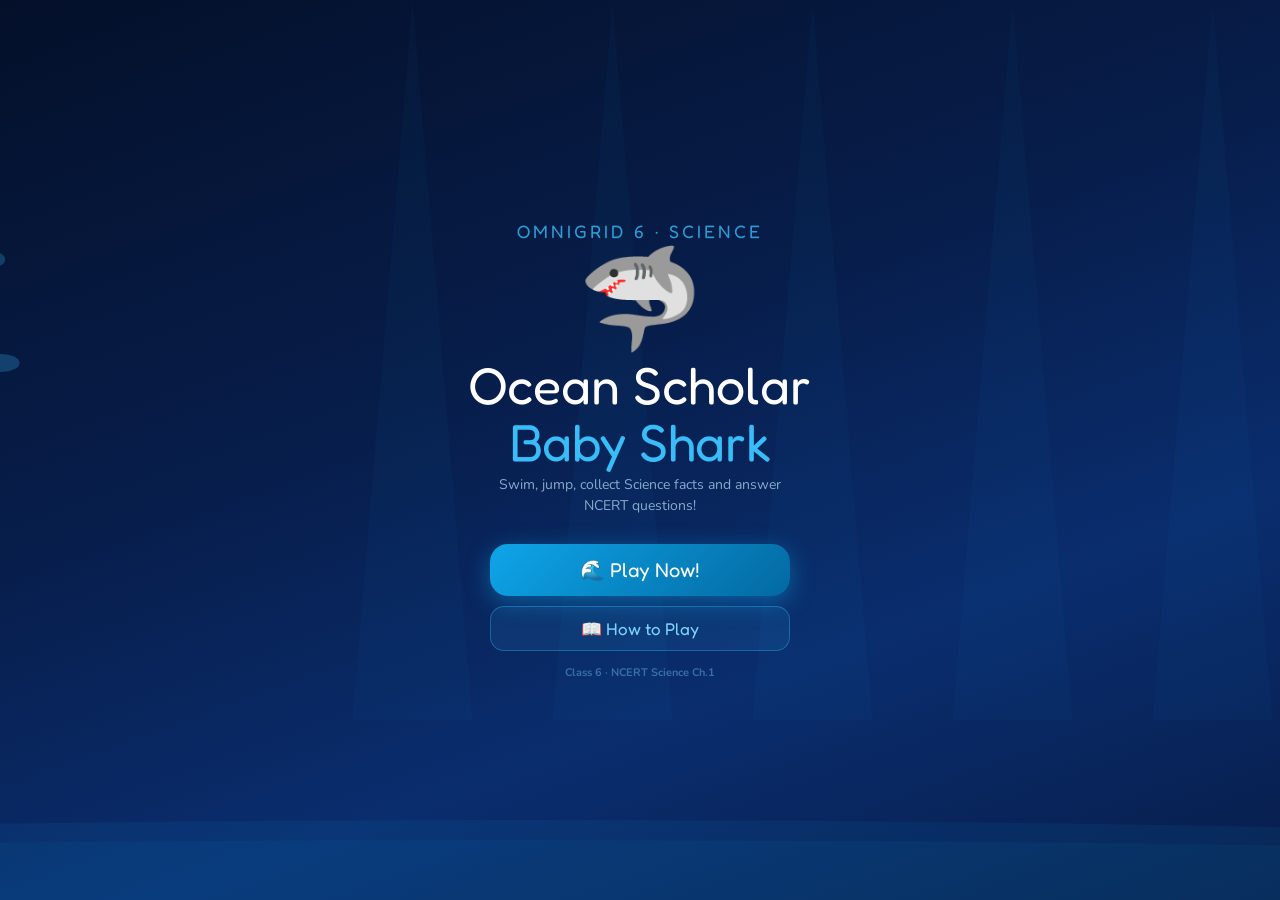
==== game.html @ 5f19007c "Create game.html" ====
<!DOCTYPE html>
<html lang="en">
<head>
<meta charset="UTF-8">
<meta name="viewport" content="width=device-width, initial-scale=1.0, maximum-scale=1.0, user-scalable=no">
<title>Ocean Scholar — Baby Shark Game | OmniGrid 6</title>
<link href="https://fonts.googleapis.com/css2?family=Nunito:wght@400;700;800;900&family=Fredoka+One&display=swap" rel="stylesheet">
<style>
*{margin:0;padding:0;box-sizing:border-box}
html,body{width:100%;height:100%;overflow:hidden;background:#071a3c;font-family:'Nunito',sans-serif}
canvas{display:block;width:100%;height:100vh;touch-action:none}

/* ── TOP NAV ── */
.topnav{
  position:fixed;top:0;left:0;right:0;z-index:100;
  display:flex;align-items:center;gap:10px;padding:8px 16px;
  background:rgba(7,26,60,0.92);backdrop-filter:blur(12px);
  border-bottom:1px solid rgba(56,189,248,0.2);
}
.nav-logo{font-family:'Fredoka One',cursive;font-size:1.1rem;color:#38bdf8;text-decoration:none;}
.nav-logo span{color:#7dd3fc;}
.nav-sep{color:rgba(255,255,255,0.3);}
.nav-curr{font-family:'Fredoka One',cursive;font-size:1rem;color:white;}
.nav-back{
  margin-left:auto;background:rgba(56,189,248,0.15);
  border:1px solid rgba(56,189,248,0.3);color:#7dd3fc;
  padding:5px 12px;border-radius:16px;text-decoration:none;
  font-size:12px;font-weight:800;
}

/* ── HUD ── */
#hud{
  position:fixed;top:52px;left:0;right:0;z-index:50;
  display:flex;justify-content:center;gap:8px;padding:6px 16px;
  pointer-events:none;
}
.hud-pill{
  background:rgba(0,0,0,0.55);border:1px solid rgba(56,189,248,0.25);
  border-radius:20px;padding:4px 12px;color:#e0f2fe;
  font-size:12px;font-weight:800;display:flex;align-items:center;gap:5px;
}
.hud-pill span{color:#fbbf24;}
.hud-pill.lives span{color:#f87171;}
.hud-pill.facts span{color:#4ade80;}

/* ── QUESTION BOX ── */
#qBox{
  position:fixed;bottom:90px;left:50%;transform:translateX(-50%);
  background:rgba(4,12,30,0.97);border:2px solid #38bdf8;
  border-radius:20px;padding:16px 20px;width:min(480px,92vw);
  z-index:200;display:none;
  box-shadow:0 8px 40px rgba(14,165,233,0.3);
}
#qBox h3{
  font-family:'Fredoka One',cursive;color:#38bdf8;
  font-size:15px;margin-bottom:8px;display:flex;align-items:center;gap:6px;
}
#qBox p{color:#e0f2fe;font-size:13px;line-height:1.5;margin-bottom:12px;}
#qOpts{display:flex;flex-direction:column;gap:7px;}
#qOpts button{
  background:rgba(14,95,160,0.3);border:1.5px solid rgba(56,189,248,0.3);
  border-radius:12px;color:#e0f2fe;font-family:'Nunito',sans-serif;
  font-size:12px;font-weight:700;padding:9px 14px;cursor:pointer;
  text-align:left;transition:all 0.2s;
}
#qOpts button:hover{background:rgba(56,189,248,0.2);}
#qOpts button.correct{background:rgba(34,197,94,0.25);border-color:#22c55e;color:#86efac;}
#qOpts button.wrong{background:rgba(239,68,68,0.2);border-color:#ef4444;color:#fca5a5;}

/* ── FACT POPUP ── */
#factPop{
  position:fixed;top:100px;left:50%;transform:translateX(-50%) scale(0.9);
  background:rgba(4,12,30,0.97);border:2px solid #fbbf24;
  border-radius:16px;padding:12px 18px;width:min(380px,88vw);
  text-align:center;z-index:200;display:none;
  animation:popIn 0.3s cubic-bezier(0.34,1.56,0.64,1) forwards;
  box-shadow:0 6px 30px rgba(251,191,36,0.25);
}
#factPop .fe{font-size:26px;margin-bottom:6px;}
#factPop p{color:#fef3c7;font-size:12px;line-height:1.6;font-weight:700;}
@keyframes popIn{from{transform:translateX(-50%) scale(0.8);opacity:0}to{transform:translateX(-50%) scale(1);opacity:1}}

/* ── START SCREEN ── */
#startScreen{
  position:fixed;inset:0;z-index:300;
  background:linear-gradient(160deg,#071a3c,#0c3a6b);
  display:flex;flex-direction:column;align-items:center;justify-content:center;
  gap:14px;padding:20px;
}
#startScreen .shark-big{font-size:64px;animation:bob 2s ease-in-out infinite;}
@keyframes bob{0%,100%{transform:translateY(0)}50%{transform:translateY(-10px)}}
#startScreen h1{
  font-family:'Fredoka One',cursive;font-size:clamp(22px,5vw,32px);
  color:white;text-align:center;line-height:1.2;
}
#startScreen h1 span{color:#38bdf8;}
#startScreen .tagline{color:#bae6fd;font-size:14px;text-align:center;max-width:320px;line-height:1.6;}
.how-to{
  background:rgba(255,255,255,0.06);border:1px solid rgba(56,189,248,0.2);
  border-radius:14px;padding:12px 20px;text-align:center;
  color:#7dd3fc;font-size:12px;line-height:1.9;font-weight:700;
}
.start-btn{
  background:linear-gradient(135deg,#0ea5e9,#0284c7);
  border:none;border-radius:16px;color:white;
  font-family:'Fredoka One',cursive;font-size:18px;
  padding:14px 48px;cursor:pointer;
  box-shadow:0 6px 24px rgba(14,165,233,0.4);
  transition:transform 0.2s;
}
.start-btn:hover{transform:scale(1.05);}

/* ── GAME OVER ── */
#gameOver{
  position:fixed;inset:0;z-index:300;
  background:rgba(4,8,20,0.97);
  display:none;flex-direction:column;
  align-items:center;justify-content:center;gap:10px;padding:20px;
}
#gameOver h2{font-family:'Fredoka One',cursive;font-size:28px;color:#f87171;}
#gameOver .final-score{font-family:'Fredoka One',cursive;font-size:48px;color:#fbbf24;}
#gameOver .stats-row{display:flex;gap:12px;flex-wrap:wrap;justify-content:center;}
#gameOver .stat-card{
  background:rgba(56,189,248,0.1);border:1px solid rgba(56,189,248,0.25);
  border-radius:12px;padding:10px 18px;text-align:center;
}
#gameOver .stat-card .num{font-family:'Fredoka One',cursive;font-size:24px;color:#38bdf8;}
#gameOver .stat-card .lbl{font-size:11px;color:rgba(255,255,255,0.5);font-weight:700;}
#gameOver p{color:#bae6fd;font-size:13px;text-align:center;max-width:300px;line-height:1.6;}
.replay-btn{
  background:linear-gradient(135deg,#0ea5e9,#0284c7);
  border:none;border-radius:14px;color:white;
  font-family:'Fredoka One',cursive;font-size:16px;
  padding:12px 36px;cursor:pointer;margin-top:6px;
}

/* ── MOBILE CONTROLS ── */
#mControls{
  position:fixed;bottom:16px;left:50%;transform:translateX(-50%);
  display:flex;gap:12px;z-index:50;
}
#mControls button{
  background:rgba(0,0,0,0.5);border:2px solid rgba(255,255,255,0.2);
  border-radius:50%;color:white;font-size:20px;
  width:56px;height:56px;cursor:pointer;
  display:flex;align-items:center;justify-content:center;
  transition:background 0.15s;
}
#mControls button:active{background:rgba(56,189,248,0.3);}

/* ── LEVEL UP BANNER ── */
#lvlBanner{
  position:fixed;top:50%;left:50%;
  transform:translate(-50%,-50%);
  background:rgba(14,165,233,0.95);
  border-radius:20px;padding:16px 36px;
  font-family:'Fredoka One',cursive;font-size:26px;color:white;
  z-index:150;display:none;text-align:center;
  box-shadow:0 8px 40px rgba(14,165,233,0.5);
}

/* ══ SPLASH SCREEN ══ */
#splash{
  position:fixed;inset:0;z-index:500;
  background:linear-gradient(160deg,#04102a 0%,#071d4a 40%,#0a2d6e 70%,#071d4a 100%);
  display:flex;flex-direction:column;align-items:center;justify-content:center;
  overflow:hidden;
}
#splash canvas{position:absolute;inset:0;width:100%;height:100%;pointer-events:none;}
.splash-content{position:relative;z-index:2;display:flex;flex-direction:column;align-items:center;gap:0;text-align:center;padding:20px;}
.splash-logo{
  font-family:'Fredoka One',cursive;
  font-size:clamp(13px,3vw,18px);
  color:#38bdf8;letter-spacing:3px;
  text-transform:uppercase;margin-bottom:8px;opacity:0.8;
}
.splash-shark{font-size:clamp(72px,15vw,100px);animation:splashBob 2s ease-in-out infinite;line-height:1;margin-bottom:6px;}
@keyframes splashBob{0%,100%{transform:translateY(0) rotate(-3deg)}50%{transform:translateY(-14px) rotate(3deg)}}
.splash-title{
  font-family:'Fredoka One',cursive;
  font-size:clamp(28px,7vw,52px);
  line-height:1.1;margin-bottom:4px;
}
.splash-title .t1{color:white;}
.splash-title .t2{color:#38bdf8;}
.splash-sub{color:rgba(186,230,253,0.7);font-size:clamp(11px,2.5vw,14px);margin-bottom:28px;max-width:300px;line-height:1.5;}
.splash-btns{display:flex;flex-direction:column;gap:10px;align-items:center;width:min(300px,80vw);}
.btn-play{
  width:100%;background:linear-gradient(135deg,#0ea5e9,#0369a1);
  border:none;border-radius:18px;color:white;
  font-family:'Fredoka One',cursive;font-size:clamp(16px,4vw,20px);
  padding:14px 0;cursor:pointer;
  box-shadow:0 6px 24px rgba(14,165,233,0.45);
  transition:transform 0.15s,box-shadow 0.15s;
  display:flex;align-items:center;justify-content:center;gap:8px;
}
.btn-play:hover{transform:scale(1.04);box-shadow:0 8px 30px rgba(14,165,233,0.55);}
.btn-play:active{transform:scale(0.97);}
.btn-how{
  width:100%;background:rgba(56,189,248,0.1);
  border:1.5px solid rgba(56,189,248,0.35);border-radius:14px;color:#7dd3fc;
  font-family:'Fredoka One',cursive;font-size:clamp(14px,3.5vw,17px);
  padding:11px 0;cursor:pointer;transition:background 0.2s;
  display:flex;align-items:center;justify-content:center;gap:6px;
}
.btn-how:hover{background:rgba(56,189,248,0.2);}
.splash-credit{margin-top:14px;color:rgba(125,211,252,0.4);font-size:11px;font-weight:700;}
.splash-waves{position:absolute;bottom:0;left:0;right:0;height:80px;overflow:hidden;}
.splash-waves::before,.splash-waves::after{
  content:'';position:absolute;bottom:0;left:-50%;
  width:200%;height:80px;
  background:rgba(14,165,233,0.07);
  border-radius:45% 55% 0 0;
  animation:waveMove 7s linear infinite;
}
.splash-waves::after{
  height:60px;background:rgba(14,165,233,0.05);
  animation:waveMove 5s linear infinite reverse;animation-delay:-2s;
}
@keyframes waveMove{0%{transform:translateX(0)}100%{transform:translateX(50%)}}

/* ══ INSTRUCTIONS SCREEN ══ */
#instructions{
  position:fixed;inset:0;z-index:400;
  background:linear-gradient(160deg,#04102a,#071d4a);
  display:none;flex-direction:column;align-items:center;
  padding:0;overflow-y:auto;
}
.inst-nav{
  width:100%;padding:12px 20px;
  display:flex;align-items:center;gap:12px;
  background:rgba(255,255,255,0.04);
  border-bottom:1px solid rgba(56,189,248,0.15);
  flex-shrink:0;
}
.inst-nav h2{font-family:'Fredoka One',cursive;color:#38bdf8;font-size:1.2rem;flex:1;text-align:center;}
.inst-back{background:none;border:1.5px solid rgba(56,189,248,0.3);border-radius:10px;color:#7dd3fc;padding:6px 14px;font-size:12px;font-weight:800;cursor:pointer;font-family:'Nunito',sans-serif;}
.inst-body{padding:20px;width:min(560px,100%);margin:0 auto;}
.inst-section{margin-bottom:22px;}
.inst-section h3{
  font-family:'Fredoka One',cursive;font-size:1.05rem;color:#38bdf8;
  margin-bottom:10px;display:flex;align-items:center;gap:8px;
}
.inst-grid{display:grid;grid-template-columns:1fr 1fr;gap:8px;}
.inst-card{
  background:rgba(255,255,255,0.05);border:1px solid rgba(56,189,248,0.15);
  border-radius:14px;padding:12px 14px;
  display:flex;align-items:flex-start;gap:10px;
}
.inst-card .ic-icon{font-size:22px;flex-shrink:0;margin-top:1px;}
.inst-card .ic-title{font-size:12px;font-weight:900;color:#e0f2fe;margin-bottom:3px;}
.inst-card .ic-desc{font-size:11px;color:rgba(125,211,252,0.7);line-height:1.5;}
.ctrl-row{display:flex;gap:8px;flex-wrap:wrap;}
.ctrl-chip{
  background:rgba(56,189,248,0.1);border:1px solid rgba(56,189,248,0.25);
  border-radius:8px;padding:5px 12px;color:#7dd3fc;
  font-size:11px;font-weight:800;display:flex;align-items:center;gap:5px;
}
.ctrl-chip .key{
  background:rgba(255,255,255,0.12);border:1px solid rgba(255,255,255,0.2);
  border-radius:5px;padding:2px 7px;font-size:10px;font-weight:900;color:white;
  font-family:monospace;
}
.scoring-table{width:100%;border-collapse:collapse;}
.scoring-table td{padding:8px 10px;border-bottom:1px solid rgba(56,189,248,0.08);font-size:12px;color:#bae6fd;}
.scoring-table td:first-child{font-size:16px;width:36px;}
.scoring-table td:last-child{font-weight:800;color:#fbbf24;text-align:right;}
.level-strip{
  display:flex;gap:6px;flex-wrap:wrap;
}
.lv-badge{
  background:rgba(14,165,233,0.12);border:1px solid rgba(14,165,233,0.25);
  border-radius:10px;padding:6px 12px;font-size:11px;font-weight:800;
  color:#7dd3fc;display:flex;flex-direction:column;align-items:center;gap:2px;
}
.lv-badge .lv-num{font-family:'Fredoka One',cursive;font-size:18px;color:#38bdf8;}
.inst-start{
  width:100%;background:linear-gradient(135deg,#0ea5e9,#0369a1);
  border:none;border-radius:16px;color:white;
  font-family:'Fredoka One',cursive;font-size:18px;
  padding:14px;cursor:pointer;margin-top:8px;margin-bottom:20px;
  box-shadow:0 4px 20px rgba(14,165,233,0.4);
}
.sound-toggle{
  position:fixed;top:8px;right:70px;z-index:600;
  background:rgba(0,0,0,0.4);border:1px solid rgba(56,189,248,0.25);
  border-radius:50%;width:36px;height:36px;cursor:pointer;
  display:none;align-items:center;justify-content:center;
  font-size:16px;color:white;transition:background 0.2s;
}
.sound-toggle:hover{background:rgba(56,189,248,0.2);}

</style>
</head>
<body>

<!-- NAV -->
<nav class="topnav">
  <a class="nav-logo" href="../index.html">OMNI<span>GRID</span></a>
  <span class="nav-sep">›</span>
  <span class="nav-curr">🦈 Ocean Scholar</span>
  <a class="nav-back" href="ch1.html">← Ch.1</a>
</nav>

<!-- HUD -->
<div id="hud">
  <div class="hud-pill">🏆 <span id="scoreD">0</span></div>
  <div class="hud-pill">🌊 Lvl <span id="levelD">1</span></div>
  <div class="hud-pill facts">⭐ Facts <span id="factsD">0</span></div>
  <div class="hud-pill lives">❤️ <span id="livesD">3</span></div>
</div>

<!-- CANVAS -->
<canvas id="gc"></canvas>

<!-- QUESTION BOX -->
<div id="qBox">
  <h3>🔬 Science Question!</h3>
  <p id="qText"></p>
  <div id="qOpts"></div>
</div>

<!-- FACT POPUP -->
<div id="factPop">
  <div class="fe" id="factEmoji">⭐</div>
  <p id="factText"></p>
</div>

<!-- LEVEL UP BANNER -->
<div id="lvlBanner" id="lvlBanner"></div>

<!-- MOBILE CONTROLS -->
<div id="mControls">
  <button ontouchstart="startLeft()" ontouchend="stopH()" onmousedown="startLeft()" onmouseup="stopH()">◀</button>
  <button ontouchstart="doJump()" onmousedown="doJump()">▲</button>
  <button ontouchstart="startRight()" ontouchend="stopH()" onmousedown="startRight()" onmouseup="stopH()">▶</button>
</div>

<!-- SOUND TOGGLE -->
<button class="sound-toggle" id="soundToggle" onclick="toggleSound()">🔊</button>

<!-- SPLASH SCREEN -->
<div id="splash">
  <canvas id="splashCanvas"></canvas>
  <div class="splash-content">
    <div class="splash-logo">OmniGrid 6 · Science</div>
    <div class="splash-shark">🦈</div>
    <div class="splash-title">
      <div class="t1">Ocean Scholar</div>
      <div class="t2">Baby Shark</div>
    </div>
    <p class="splash-sub">Swim, jump, collect Science facts and answer NCERT questions!</p>
    <div class="splash-btns">
      <button class="btn-play" onclick="onPlay()">🌊 Play Now!</button>
      <button class="btn-how" onclick="showInstructions()">📖 How to Play</button>
    </div>
    <div class="splash-credit">Class 6 · NCERT Science Ch.1</div>
  </div>
  <div class="splash-waves"></div>
</div>

<!-- INSTRUCTIONS SCREEN -->
<div id="instructions">
  <div class="inst-nav">
    <button class="inst-back" onclick="hideInstructions()">← Back</button>
    <h2>How to Play</h2>
    <div style="width:60px"></div>
  </div>
  <div class="inst-body">

    <div class="inst-section">
      <h3>🎯 Goal</h3>
      <div class="inst-card" style="grid-column:1/-1">
        <div class="ic-icon">🦈</div>
        <div><div class="ic-title">Be the Ocean Scholar!</div>
        <div class="ic-desc">Swim as far as possible, collect Science facts, answer questions correctly, and reach Level 5 to become the Ocean Champion!</div></div>
      </div>
    </div>

    <div class="inst-section">
      <h3>🕹️ Controls</h3>
      <div style="display:flex;flex-direction:column;gap:8px;">
        <div class="ctrl-row">
          <div class="ctrl-chip"><span class="key">←</span><span class="key">→</span> Move left / right</div>
          <div class="ctrl-chip"><span class="key">Space</span> Jump</div>
          <div class="ctrl-chip"><span class="key">↑</span> Also jumps</div>
        </div>
        <div class="ctrl-row">
          <div class="ctrl-chip">📱 Swipe left/right = Move</div>
          <div class="ctrl-chip">📱 Swipe up / Tap = Jump</div>
        </div>
        <div class="ctrl-row">
          <div class="ctrl-chip">🔘 On-screen buttons at the bottom</div>
        </div>
      </div>
    </div>

    <div class="inst-section">
      <h3>🌊 What to Collect</h3>
      <div class="inst-grid">
        <div class="inst-card">
          <div class="ic-icon">⭐</div>
          <div><div class="ic-title">Golden Star</div>
          <div class="ic-desc">Collect to unlock a Science fun fact! +25 points</div></div>
        </div>
        <div class="inst-card">
          <div class="ic-icon">🔵</div>
          <div><div class="ic-title">Question Orb</div>
          <div class="ic-desc">Answer an NCERT question correctly! +50 points</div></div>
        </div>
      </div>
    </div>

    <div class="inst-section">
      <h3>⚠️ Avoid These!</h3>
      <div class="inst-grid">
        <div class="inst-card">
          <div class="ic-icon">🪼</div>
          <div><div class="ic-title">Jellyfish</div>
          <div class="ic-desc">Floating and bobbing. Touch = lose a life!</div></div>
        </div>
        <div class="inst-card">
          <div class="ic-icon">🪨</div>
          <div><div class="ic-title">Rocks</div>
          <div class="ic-desc">Sitting on the seabed. Swim over them!</div></div>
        </div>
      </div>
    </div>

    <div class="inst-section">
      <h3>🏆 Scoring</h3>
      <table class="scoring-table">
        <tr><td>⭐</td><td>Collect a Science fact</td><td>+25</td></tr>
        <tr><td>✅</td><td>Correct answer</td><td>+50</td></tr>
        <tr><td>❌</td><td>Wrong answer</td><td>−1 Life</td></tr>
        <tr><td>🪼</td><td>Hit a jellyfish/rock</td><td>−1 Life</td></tr>
        <tr><td>⏱️</td><td>Survival score (per level)</td><td>+1/sec</td></tr>
      </table>
    </div>

    <div class="inst-section">
      <h3>🌊 Levels</h3>
      <div class="level-strip">
        <div class="lv-badge"><div class="lv-num">1</div><div>Shallow Reef</div></div>
        <div class="lv-badge"><div class="lv-num">2</div><div>Sunlit Zone</div></div>
        <div class="lv-badge"><div class="lv-num">3</div><div>Twilight Zone</div></div>
        <div class="lv-badge"><div class="lv-num">4</div><div>Midnight Zone</div></div>
        <div class="lv-badge" style="border-color:rgba(251,191,36,0.4);"><div class="lv-num" style="color:#fbbf24;">5</div><div>Abyss Master!</div></div>
      </div>
      <p style="color:rgba(125,211,252,0.6);font-size:11px;margin-top:8px;">Each level = faster obstacles + more questions!</p>
    </div>

    <div class="inst-section">
      <h3>💡 Tips</h3>
      <div style="display:flex;flex-direction:column;gap:6px;">
        <div class="inst-card"><div class="ic-icon">🪸</div><div><div class="ic-title">Use coral platforms!</div><div class="ic-desc">Jump on them to avoid jellyfish and reach collectibles above.</div></div></div>
        <div class="inst-card"><div class="ic-icon">🔬</div><div><div class="ic-title">Revise Chapter 1 first!</div><div class="ic-desc">All questions are from NCERT Science Ch.1 — the better you know it, the higher you score!</div></div></div>
      </div>
    </div>

    <button class="inst-start" onclick="onPlay()">🦈 Start Playing!</button>
  </div>
</div>

<!-- GAME OVER -->
<div id="gameOver">
  <div style="font-size:52px">🦈</div>
  <h2>Game Over!</h2>
  <div class="final-score" id="finalScore">0</div>
  <div class="stats-row">
    <div class="stat-card"><div class="num" id="goLevel">1</div><div class="lbl">Level Reached</div></div>
    <div class="stat-card"><div class="num" id="goFacts">0</div><div class="lbl">Facts Collected</div></div>
    <div class="stat-card"><div class="num" id="goCorrect">0</div><div class="lbl">Correct Answers</div></div>
  </div>
  <p id="goMsg">Keep practising — Science champions never give up! 💪</p>
  <button class="replay-btn" onclick="startGame()">🔄 Play Again</button>
  <a href="ch1.html" style="color:#7dd3fc;font-size:13px;font-weight:700;text-decoration:none;margin-top:4px;">← Back to Chapter 1</a>
</div>

<script>
const canvas = document.getElementById('gc');
const ctx = canvas.getContext('2d');

function resize(){
  canvas.width = window.innerWidth;
  canvas.height = window.innerHeight;
}
window.addEventListener('resize', resize);
resize();

// ── QUESTIONS (NCERT Class 6 Science Ch.1) ──
const QUESTIONS = [
  {q:"What does the word 'Science' come from?",opts:["Latin 'Scientia'","Greek 'Logos'","French 'Savant'","Arabic 'Ilm'"],ans:0,exp:"'Science' comes from Latin 'Scientia' — meaning Knowledge! "},
  {q:"What is the FIRST step of the Scientific Method?",opts:["Experiment","Hypothesis","Observation","Conclusion"],ans:2,exp:"Step 1 is Observation — noticing something with your senses! "},
  {q:"C.V. Raman won the Nobel Prize in which year?",opts:["1920","1930","1945","1928"],ans:1,exp:"C.V. Raman won the Nobel Prize in Physics in 1930! First Asian ever! "},
  {q:"Who invented the concept of ZERO?",opts:["Newton","Einstein","Aryabhata","Galileo"],ans:2,exp:"Aryabhata (476 CE) introduced Zero — changed mathematics forever! "},
  {q:"Which branch of Science studies LIVING organisms?",opts:["Physics","Geology","Astronomy","Biology"],ans:3,exp:"Biology studies living organisms — plants, animals and microbes! "},
  {q:"What must you ALWAYS wear in a science lab?",opts:["Sunglasses","Safety glasses & apron","Hat","Gloves only"],ans:1,exp:"Always wear safety glasses AND apron — safety is the top priority! "},
  {q:"A testable prediction in Science is called?",opts:["Theory","Law","Hypothesis","Fact"],ans:2,exp:"A Hypothesis is an educated, testable guess or prediction! "},
  {q:"APJ Abdul Kalam is known as?",opts:["Father of Chemistry","Missile Man of India","Space Explorer","Nuclear Scientist"],ans:1,exp:"APJ Kalam is the Missile Man of India — led space and defence! "},
  {q:"Chemistry studies?",opts:["Living things","Force and energy","Matter and reactions","Stars and planets"],ans:2,exp:"Chemistry studies matter — what things are made of and how they change! "},
  {q:"What is the LAST step of the Scientific Method?",opts:["Hypothesis","Experiment","Observation","Conclusion"],ans:3,exp:"Conclusion is last — analyse results and find out if hypothesis was right! "},
  {q:"Who founded India's nuclear programme?",opts:["CV Raman","Aryabhata","Homi Bhabha","Kalam"],ans:2,exp:"Homi Bhabha is the Father of India's nuclear programme! He founded TIFR and BARC."},
  {q:"Physics studies?",opts:["Living things","Force, energy and motion","Chemical reactions","Earth and rocks"],ans:1,exp:"Physics studies force, energy, motion and matter — like why things fall! "},
];

const FACTS = [
  {e:"🔬",t:"Science is like a giant jigsaw puzzle — every discovery adds a new piece to our knowledge!"},
  {e:"🏅",t:"C.V. Raman discovered the Raman Effect using very SIMPLE equipment — curiosity is the real tool!"},
  {e:"🔢",t:"Aryabhata calculated Pi = 3.1416 in 476 CE — ancient India was way ahead of its time!"},
  {e:"🚀",t:"APJ Kalam dreamed of flying from childhood. He became India's Missile Man through hard work!"},
  {e:"⚗️",t:"Even a WRONG hypothesis teaches something valuable — science is all about learning from every result!"},
  {e:"💡",t:"The word 'Science' is over 600 years old! It comes from Latin 'Scientia' meaning pure knowledge."},
];

// ── GAME STATE ──
let G = {};

function initG() {
  const gY = canvas.height - 85;
  G = {
    running: false, paused: false,
    score: 0, lives: 3, level: 1,
    factsCollected: 0, correctAnswers: 0,
    shark: {x:140, y:gY-40, vy:0, vx:0, w:58, h:38, onGround:false, dir:1, inv:0},
    platforms: [], obstacles: [], collectibles: [],
    particles: [], bubbles: [],
    camX: 0, groundY: gY,
    frame: 0, spawnT: 0,
    qActive: false, factActive: false,
    qPool: [], lastLevel: 0,
    holdLeft: false, holdRight: false,
  };
  G.qPool = shuffle([...QUESTIONS]);
}

function shuffle(a){for(let i=a.length-1;i>0;i--){const j=Math.floor(Math.random()*(i+1));[a[i],a[j]]=[a[j],a[i]];}return a;}

// ── DRAWING ──
function drawBg() {
  const w=canvas.width, h=canvas.height;
  // Deep ocean gradient
  const gr = ctx.createLinearGradient(0,0,0,h);
  gr.addColorStop(0,'#0e2d5c');
  gr.addColorStop(0.45,'#08214a');
  gr.addColorStop(1,'#040e24');
  ctx.fillStyle=gr; ctx.fillRect(0,0,w,h);

  // Light rays from top
  ctx.save(); ctx.globalAlpha=0.05;
  for(let i=0;i<6;i++){
    const rx = ((i*180 - G.camX*0.08) % (w+360) + w+360) % (w+360) - 180;
    const g2 = ctx.createLinearGradient(rx,0,rx+30,h*0.7);
    g2.addColorStop(0,'rgba(56,189,248,0.8)');
    g2.addColorStop(1,'transparent');
    ctx.fillStyle=g2;
    ctx.beginPath(); ctx.moveTo(rx-10,0); ctx.lineTo(rx+50,h*0.7); ctx.lineTo(rx-50,h*0.7); ctx.closePath();
    ctx.fill();
  }
  ctx.restore();

  // Bubbles
  G.bubbles.forEach(b => {
    ctx.beginPath(); ctx.arc(b.x - G.camX*b.s, b.y, b.r, 0, Math.PI*2);
    ctx.strokeStyle = `rgba(125,211,252,${0.2+b.r*0.03})`; ctx.lineWidth=1; ctx.stroke();
  });
}

function drawGround() {
  const gY = G.groundY, w = canvas.width;
  // Sandy seabed
  ctx.fillStyle = '#9a7a50'; ctx.fillRect(0, gY+8, w, canvas.height);
  ctx.fillStyle = '#b5956a'; ctx.fillRect(0, gY+8, w, 18);
  // Sand ripples
  ctx.save(); ctx.globalAlpha=0.35;
  ctx.strokeStyle='#c8a87a'; ctx.lineWidth=1.5;
  for(let i=0;i<18;i++){
    const sx = ((i*65 - G.camX*0.25) % (w+65) + w+65)%( w+65) - 65;
    ctx.beginPath(); ctx.ellipse(sx, gY+16, 16,3, 0, 0, Math.PI); ctx.stroke();
  }
  ctx.restore();
  // Water shimmer at seabed top
  ctx.globalAlpha=0.12;
  ctx.fillStyle='#38bdf8';
  ctx.fillRect(0, gY, w, 10);
  ctx.globalAlpha=1;
}

function drawPlatforms() {
  G.platforms.forEach(p => {
    const px = p.x - G.camX;
    if(px < -p.w-10 || px > canvas.width+10) return;
    // Coral platform
    const pg = ctx.createLinearGradient(px, p.y, px, p.y+p.h);
    pg.addColorStop(0,'#0e7490'); pg.addColorStop(1,'#0c6a84');
    ctx.fillStyle=pg;
    ctx.beginPath(); ctx.roundRect(px,p.y,p.w,p.h,6); ctx.fill();
    // Shine line
    ctx.globalAlpha=0.25; ctx.fillStyle='#67e8f9';
    ctx.fillRect(px+6,p.y+2,p.w-12,3); ctx.globalAlpha=1;
    // Coral decoration
    ctx.font='14px serif';
    ctx.fillText(p.deco||'🪸', px+p.w/2-7, p.y+p.h+14);
  });
}

function drawObstacles() {
  G.obstacles.forEach(o => {
    const ox = o.x - G.camX;
    if(ox < -60 || ox > canvas.width+60) return;
    const bob = Math.sin(G.frame*0.05 + o.phase)*8;
    ctx.save(); ctx.translate(ox, o.y+bob);
    if(o.type==='jellyfish') {
      // Bell
      const jg = ctx.createRadialGradient(0,-4,2,0,-4,o.r);
      jg.addColorStop(0,'rgba(240,100,255,0.85)'); jg.addColorStop(1,'rgba(190,30,220,0.5)');
      ctx.fillStyle=jg;
      ctx.beginPath(); ctx.ellipse(0,0,o.r,o.r*0.65,0,0,Math.PI*2); ctx.fill();
      ctx.strokeStyle='rgba(255,180,255,0.4)'; ctx.lineWidth=1.5; ctx.stroke();
      // Glow ring
      ctx.globalAlpha=0.12;
      ctx.beginPath(); ctx.ellipse(0,0,o.r+6,o.r*0.8,0,0,Math.PI*2); ctx.fill();
      ctx.globalAlpha=1;
      // Tentacles
      ctx.strokeStyle='rgba(210,60,240,0.5)'; ctx.lineWidth=1.2;
      for(let i=-2;i<=2;i++) {
        ctx.beginPath(); ctx.moveTo(i*7, o.r*0.55);
        ctx.quadraticCurveTo(i*7+Math.sin(G.frame*0.1+i)*6, o.r*0.55+14, i*7, o.r*0.55+24);
        ctx.stroke();
      }
    } else {
      // Rock
      ctx.fillStyle='#1e3a5f';
      ctx.beginPath(); ctx.ellipse(0, o.r*0.35, o.r*1.15, o.r*0.72, 0, 0, Math.PI*2); ctx.fill();
      ctx.fillStyle='#2d5480';
      ctx.beginPath(); ctx.ellipse(-4, o.r*0.18, o.r*0.82, o.r*0.55, -0.3, 0, Math.PI*2); ctx.fill();
      // Highlight
      ctx.globalAlpha=0.18; ctx.fillStyle='#7dd3fc';
      ctx.beginPath(); ctx.ellipse(-5, o.r*0.05, o.r*0.45, o.r*0.22, -0.4, 0, Math.PI*2); ctx.fill();
      ctx.globalAlpha=1;
    }
    ctx.restore();
  });
}

function drawCollectibles() {
  G.collectibles.forEach(c => {
    const cx2 = c.x - G.camX;
    if(cx2 < -30 || cx2 > canvas.width+30) return;
    const bob = Math.sin(G.frame*0.09+c.phase)*5;
    ctx.save(); ctx.translate(cx2, c.y+bob);
    if(c.type==='fact') {
      // Golden star
      const glow = ctx.createRadialGradient(0,0,0,0,0,20);
      glow.addColorStop(0,'rgba(251,191,36,0.3)'); glow.addColorStop(1,'transparent');
      ctx.fillStyle=glow; ctx.beginPath(); ctx.arc(0,0,20,0,Math.PI*2); ctx.fill();
      drawStar(ctx,0,0,5,14,7);
      ctx.fillStyle='rgba(255,250,200,0.9)'; ctx.font='bold 10px sans-serif';
      ctx.textAlign='center'; ctx.textBaseline='middle';
      ctx.fillText('!',0,0.5);
    } else {
      // Question orb
      const og = ctx.createRadialGradient(-4,-4,0,0,0,15);
      og.addColorStop(0,'#38bdf8'); og.addColorStop(1,'#0284c7');
      ctx.fillStyle=og; ctx.beginPath(); ctx.arc(0,0,14,0,Math.PI*2); ctx.fill();
      ctx.fillStyle='rgba(255,255,255,0.15)';
      ctx.beginPath(); ctx.ellipse(-4,-5,6,4,0,0,Math.PI*2); ctx.fill();
      ctx.fillStyle='white'; ctx.font='bold 13px Fredoka One,cursive';
      ctx.textAlign='center'; ctx.textBaseline='middle';
      ctx.fillText('Q',0,1);
    }
    ctx.restore();
  });
}

function drawStar(ctx2,cx,cy,spikes,outerR,innerR){
  let rot=Math.PI/2*3,step=Math.PI/spikes;
  ctx2.beginPath();
  for(let i=0;i<spikes;i++){
    ctx2.lineTo(cx+Math.cos(rot)*outerR, cy+Math.sin(rot)*outerR);
    rot+=step;
    ctx2.lineTo(cx+Math.cos(rot)*innerR, cy+Math.sin(rot)*innerR);
    rot+=step;
  }
  ctx2.closePath();
  ctx2.fillStyle='#fbbf24'; ctx2.fill();
  ctx2.strokeStyle='#f59e0b'; ctx2.lineWidth=1; ctx2.stroke();
}

function drawShark() {
  const s=G.shark, sx=s.x-G.camX;
  ctx.save();
  if(s.inv>0 && Math.floor(G.frame/4)%2===0) ctx.globalAlpha=0.35;
  ctx.translate(sx+s.w/2, s.y+s.h/2);
  if(s.dir<0) ctx.scale(-1,1);
  const wag = Math.sin(G.frame*0.22)*0.18;

  // Shadow
  ctx.save(); ctx.globalAlpha=0.15;
  ctx.fillStyle='#000'; ctx.beginPath(); ctx.ellipse(0,s.h/2+4,s.w/2,5,0,0,Math.PI*2); ctx.fill();
  ctx.restore();

  // Tail
  ctx.fillStyle='#5294e8'; ctx.save(); ctx.translate(-s.w/2+4,0); ctx.rotate(wag);
  ctx.beginPath(); ctx.moveTo(0,0); ctx.lineTo(-18,-13); ctx.lineTo(-18,13); ctx.closePath(); ctx.fill();
  ctx.restore();

  // Body
  const bg=ctx.createRadialGradient(-4,-4,0,0,0,s.w/2);
  bg.addColorStop(0,'#7bbcf5'); bg.addColorStop(1,'#4a8fd4');
  ctx.fillStyle=bg; ctx.beginPath(); ctx.ellipse(0,0,s.w/2,s.h/2,0,0,Math.PI*2); ctx.fill();

  // Belly
  ctx.fillStyle='#d6eeff';
  ctx.beginPath(); ctx.ellipse(5,7,s.w/3,s.h/3.2,0.1,0,Math.PI*2); ctx.fill();

  // Dorsal fin
  ctx.fillStyle='#3b82f6';
  ctx.beginPath(); ctx.moveTo(0,-s.h/2); ctx.lineTo(13,-s.h/2-16); ctx.lineTo(20,-s.h/2+2); ctx.closePath(); ctx.fill();

  // Pectoral fin
  ctx.fillStyle='#5294e8';
  ctx.beginPath(); ctx.moveTo(6,4); ctx.lineTo(20,12); ctx.lineTo(8,16); ctx.closePath(); ctx.fill();

  // Eye
  ctx.fillStyle='#0c2447'; ctx.beginPath(); ctx.arc(s.w/3,-3,4.5,0,Math.PI*2); ctx.fill();
  ctx.fillStyle='#1e5a9e'; ctx.beginPath(); ctx.arc(s.w/3,-3,2.5,0,Math.PI*2); ctx.fill();
  ctx.fillStyle='white'; ctx.beginPath(); ctx.arc(s.w/3+1.5,-4.5,1.5,0,Math.PI*2); ctx.fill();

  // Smile
  ctx.strokeStyle='#0c2447'; ctx.lineWidth=1.5;
  ctx.beginPath(); ctx.arc(s.w/3+2,3,6,0.2,Math.PI-0.2); ctx.stroke();
  // Teeth
  ctx.fillStyle='white';
  for(let t=0;t<3;t++){
    ctx.beginPath(); ctx.moveTo(s.w/3-2+t*4,3); ctx.lineTo(s.w/3+t*4,8); ctx.lineTo(s.w/3+2+t*4,3); ctx.closePath(); ctx.fill();
  }

  ctx.restore();
}

function drawParticles() {
  G.particles = G.particles.filter(p=>p.life>0);
  G.particles.forEach(p=>{
    p.x+=p.vx; p.y+=p.vy; p.vy+=0.12; p.life--;
    ctx.globalAlpha = p.life/p.maxLife * 0.8;
    ctx.fillStyle = p.c;
    ctx.beginPath(); ctx.arc(p.x-G.camX, p.y, p.r, 0, Math.PI*2); ctx.fill();
  });
  ctx.globalAlpha=1;
}

function spawnParticles(x,y,c,n=10) {
  for(let i=0;i<n;i++) {
    G.particles.push({
      x, y,
      vx:(Math.random()-0.5)*6,
      vy:(Math.random()-2.5)*4,
      r:Math.random()*5+2, c,
      life:30+Math.random()*10, maxLife:40
    });
  }
}

// ── PHYSICS ──
const GRAV=0.55, JUMP_V=-13.5, MOVE_V=5;

function updateShark() {
  const s=G.shark;
  if(G.holdLeft){ s.vx=-MOVE_V; s.dir=-1; }
  else if(G.holdRight){ s.vx=MOVE_V; s.dir=1; }

  s.vy += GRAV;
  s.y += s.vy;
  s.x += s.vx;
  s.vx *= 0.82;

  // Ground
  if(s.y+s.h >= G.groundY+10) {
    s.y = G.groundY+10-s.h; s.vy=0; s.onGround=true;
  } else {
    s.onGround=false;
  }

  // Platforms
  G.platforms.forEach(p=>{
    if(s.x+s.w>p.x+6 && s.x<p.x+p.w-6 && s.y+s.h>p.y && s.y+s.h<p.y+p.h+12 && s.vy>=0) {
      s.y=p.y-s.h; s.vy=0; s.onGround=true;
    }
  });

  // Camera
  G.camX += (s.x - G.camX - canvas.width/3.5) * 0.1;

  // Obstacles
  if(s.inv<=0) {
    G.obstacles.forEach(o=>{
      const bob=Math.sin(G.frame*0.05+o.phase)*8;
      const dist=Math.hypot(s.x+s.w/2-o.x, s.y+s.h/2-(o.y+bob));
      if(dist < o.r + s.h/2 - 8) {
        G.lives--; spawnParticles(s.x+s.w/2, s.y+s.h/2,'#f87171',14);
        s.inv=130; s.vy=-8;
        SFX.hit();
        updateHUD();
        if(G.lives<=0) endGame();
      }
    });
  }
  if(s.inv>0) s.inv--;

  // Collectibles
  G.collectibles = G.collectibles.filter(c=>{
    const dist=Math.hypot(s.x+s.w/2-c.x, s.y+s.h/2-c.y);
    if(dist<32) {
      spawnParticles(c.x, c.y, c.type==='fact'?'#fbbf24':'#38bdf8', 12);
      if(c.type==='fact') collectFact();
      else showQuestion();
      return false;
    }
    return true;
  });

  // Abyss
  if(s.y > canvas.height+120) {
    s.y=G.groundY-60; s.vy=0;
    G.lives--; updateHUD();
    if(G.lives<=0) endGame();
  }
}

// ── SPAWN WORLD ──
const DECOS=['🪸','🌿','🐚','🪸','🌿'];
function spawnWorld() {
  G.spawnT++;
  const edge = G.camX + canvas.width + 250;
  const interval = Math.max(38, 95 - G.level*7);

  if(G.spawnT % interval === 0) {
    const last = G.platforms[G.platforms.length-1];
    const baseY = last ? last.y + (Math.random()-0.5)*110 : G.groundY-120;
    const py = Math.max(G.groundY-280, Math.min(G.groundY-55, baseY));
    G.platforms.push({
      x: edge + Math.random()*100,
      y: py,
      w: 75+Math.random()*90,
      h: 14,
      deco: DECOS[Math.floor(Math.random()*DECOS.length)]
    });
  }

  const obstInterval = Math.max(55, 115 - G.level*8);
  if(G.spawnT % obstInterval === 0) {
    const type = Math.random()<0.55 ? 'jellyfish':'rock';
    G.obstacles.push({
      x: edge + Math.random()*160,
      y: G.groundY - 55 - Math.random()*130,
      r: 18+Math.random()*14,
      type, phase: Math.random()*Math.PI*2
    });
  }

  if(G.spawnT % 95===0 && G.collectibles.length<5) {
    const type = Math.random()<0.42 ? 'question':'fact';
    const lastP = G.platforms[G.platforms.length-1];
    const cy = lastP ? lastP.y-45 : G.groundY-200;
    G.collectibles.push({
      x: edge+Math.random()*130,
      y: cy,
      type, phase: Math.random()*Math.PI*2
    });
  }

  // Bubbles
  if(G.frame%18===0) {
    G.bubbles.push({
      x: Math.random()*canvas.width + G.camX,
      y: canvas.height+8,
      r: 2+Math.random()*5,
      s: 0.08+Math.random()*0.25,
      vy: 0.9+Math.random()*1.3
    });
  }
  G.bubbles = G.bubbles.filter(b=>{ b.y-=b.vy; return b.y>-15; });

  // Cleanup
  const clean = G.camX - 500;
  G.platforms = G.platforms.filter(p=>p.x>clean);
  G.obstacles = G.obstacles.filter(o=>o.x>clean);
  G.collectibles = G.collectibles.filter(c=>c.x>clean);

  // Score
  if(G.frame%28===0) {
    G.score += G.level;
    document.getElementById('scoreD').textContent = G.score;
  }

  // Level up
  const lvlThresh = [0,300,650,1100,1650,2400];
  const newLevel = lvlThresh.findIndex(t=>G.score<t) - 1;
  if(newLevel>G.level && newLevel<=5) {
    G.level = newLevel;
    updateHUD();
    showLevelUp(G.level);
  }
}

function updateHUD() {
  document.getElementById('scoreD').textContent = G.score;
  document.getElementById('levelD').textContent = G.level;
  document.getElementById('factsD').textContent = G.factsCollected;
  document.getElementById('livesD').textContent = G.lives;
}

function showLevelUp(lvl) {
  SFX.levelUp();
  const el = document.getElementById('lvlBanner');
  const msgs = ['','Level 2 — Getting Deeper!','Level 3 — Mid Ocean!','Level 4 — Deep Zone!','Level 5 — Abyss Master!'];
  el.textContent = '🌊 ' + (msgs[lvl]||`Level ${lvl}!`);
  el.style.display='block';
  setTimeout(()=>el.style.display='none', 1800);
}

// ── COLLECTIBLES ──
let usedFacts=[], factTimer=null;

function collectFact() {
  if(G.factActive) return;
  G.factActive=true; G.factsCollected++;
  SFX.collect();
  G.score+=25; updateHUD();
  const avail = FACTS.filter(f=>!usedFacts.includes(f.t));
  if(!avail.length){ usedFacts=[]; }
  const f = (avail.length?avail:FACTS)[Math.floor(Math.random()*(avail.length||FACTS.length))];
  usedFacts.push(f.t);
  document.getElementById('factEmoji').textContent=f.e;
  document.getElementById('factText').textContent=f.t;
  const fp=document.getElementById('factPop');
  fp.style.display='block';
  fp.style.animation='none'; fp.offsetHeight;
  fp.style.animation='popIn 0.3s cubic-bezier(0.34,1.56,0.64,1) forwards';
  clearTimeout(factTimer);
  factTimer=setTimeout(()=>{ fp.style.display='none'; G.factActive=false; }, 2800);
}

let currentQ=null;
function showQuestion() {
  if(G.qActive||G.factActive) return;
  G.qActive=true; G.paused=true;
  SFX.question();
  if(!G.qPool.length) G.qPool=shuffle([...QUESTIONS]);
  currentQ=G.qPool.pop();
  document.getElementById('qText').textContent=currentQ.q;
  const opts=document.getElementById('qOpts'); opts.innerHTML='';
  currentQ.opts.forEach((o,i)=>{
    const b=document.createElement('button');
    b.textContent=o;
    b.onclick=()=>answerQ(i,b);
    opts.appendChild(b);
  });
  document.getElementById('qBox').style.display='block';
}

function answerQ(i,btn) {
  document.querySelectorAll('#qOpts button').forEach(b=>b.onclick=null);
  if(i===currentQ.ans) {
    btn.classList.add('correct');
    G.score+=50; G.correctAnswers++; updateHUD();
    SFX.correct();
    setTimeout(()=>{
      document.getElementById('qBox').style.display='none';
      G.qActive=false; G.paused=false;
      collectFact(); // Show explanation as fact
      document.getElementById('factEmoji').textContent='✅';
      document.getElementById('factText').textContent=currentQ.exp;
      const fp=document.getElementById('factPop');
      fp.style.display='block';
      clearTimeout(factTimer);
      factTimer=setTimeout(()=>{ fp.style.display='none'; G.factActive=false; }, 2600);
    }, 500);
  } else {
    btn.classList.add('wrong');
    SFX.wrong();
    const corr=document.querySelectorAll('#qOpts button')[currentQ.ans];
    corr.classList.add('correct');
    G.lives--;  updateHUD();
    setTimeout(()=>{
      document.getElementById('qBox').style.display='none';
      G.qActive=false; G.paused=false;
      if(G.lives<=0) endGame();
    }, 1400);
  }
}

// ── CONTROLS ──
const keys={};
document.addEventListener('keydown',e=>{
  keys[e.code]=true;
  if(e.code==='Space'||e.code==='ArrowUp'){ e.preventDefault(); doJump(); }
  if(e.code==='ArrowLeft'||e.code==='KeyA') G.holdLeft=true;
  if(e.code==='ArrowRight'||e.code==='KeyD') G.holdRight=true;
});
document.addEventListener('keyup',e=>{
  keys[e.code]=false;
  if(e.code==='ArrowLeft'||e.code==='KeyA') G.holdLeft=false;
  if(e.code==='ArrowRight'||e.code==='KeyD') G.holdRight=false;
});

function doJump(){
  if(G.running&&!G.paused&&G.shark.onGround){
    G.shark.vy=JUMP_V; G.shark.onGround=false;
    SFX.jump();
  }
}
function startLeft(){ G.holdLeft=true; G.shark.dir=-1; }
function startRight(){ G.holdRight=true; G.shark.dir=1; }
function stopH(){ G.holdLeft=false; G.holdRight=false; }

// Touch swipe
let tX=0,tY=0;
canvas.addEventListener('touchstart',e=>{tX=e.touches[0].clientX;tY=e.touches[0].clientY;e.preventDefault();},{passive:false});
canvas.addEventListener('touchend',e=>{
  const dx=e.changedTouches[0].clientX-tX, dy=e.changedTouches[0].clientY-tY;
  if(Math.abs(dy)>40&&dy<0) doJump();
  else if(Math.abs(dx)>40){
    if(dx<0){G.holdLeft=true;G.shark.dir=-1;setTimeout(()=>G.holdLeft=false,120);}
    else{G.holdRight=true;G.shark.dir=1;setTimeout(()=>G.holdRight=false,120);}
  } else doJump();
  e.preventDefault();
},{passive:false});

// ── GAME LOOP ──
let rafId=null;
function gameLoop() {
  rafId=requestAnimationFrame(gameLoop);
  G.frame++;
  if(!G.paused) {
    updateShark();
    spawnWorld();
  }
  SFX.swim();
  drawBg();
  drawGround();
  drawPlatforms();
  drawCollectibles();
  drawObstacles();
  drawShark();
  drawParticles();
}

function startGame() {
  document.getElementById('splash').style.display='none';
  document.getElementById('instructions').style.display='none';
  document.getElementById('gameOver').style.display='none';
  document.getElementById('qBox').style.display='none';
  document.getElementById('factPop').style.display='none';
  if(rafId){ cancelAnimationFrame(rafId); rafId=null; }
  initG();
  const gY=G.groundY;
  G.shark.y=gY-G.shark.h;
  // Seed initial platforms
  for(let i=0;i<7;i++){
    G.platforms.push({
      x: 280+i*210,
      y: gY-100-Math.random()*130,
      w: 85+Math.random()*70,
      h: 14,
      deco: DECOS[i%DECOS.length]
    });
  }
  G.running=true;
  gameLoop();
}

function endGame() {
  SFX.gameOver();
  G.running=false; G.paused=false;
  cancelAnimationFrame(rafId);
  document.getElementById('qBox').style.display='none';
  document.getElementById('factPop').style.display='none';
  document.getElementById('finalScore').textContent=G.score;
  document.getElementById('goLevel').textContent=G.level;
  document.getElementById('goFacts').textContent=G.factsCollected;
  document.getElementById('goCorrect').textContent=G.correctAnswers;
  const msgs=[
    "Keep practising — Science champions never give up! 💪",
    "Not bad! You're getting the hang of it! 🌊",
    "Great run! You know your Science well! 🔬",
    "Excellent! You're a real Ocean Scholar! 🏅",
    "AMAZING! You're a Science superstar! 🌟"
  ];
  document.getElementById('goMsg').textContent=msgs[Math.min(G.correctAnswers,4)];
  document.getElementById('gameOver').style.display='flex';
}

// ══ WEB AUDIO SOUND SYSTEM ══
let audioCtx = null;
let soundEnabled = true;

function getAudio() {
  if (!audioCtx) audioCtx = new (window.AudioContext || window.webkitAudioContext)();
  return audioCtx;
}

function playTone(freq, type, duration, volume=0.3, delay=0) {
  if (!soundEnabled) return;
  try {
    const ac = getAudio();
    const osc = ac.createOscillator();
    const gain = ac.createGain();
    osc.connect(gain); gain.connect(ac.destination);
    osc.type = type;
    osc.frequency.setValueAtTime(freq, ac.currentTime + delay);
    gain.gain.setValueAtTime(volume, ac.currentTime + delay);
    gain.gain.exponentialRampToValueAtTime(0.001, ac.currentTime + delay + duration);
    osc.start(ac.currentTime + delay);
    osc.stop(ac.currentTime + delay + duration + 0.05);
  } catch(e) {}
}

function playChord(freqs, type, duration, volume=0.2) {
  freqs.forEach((f,i) => playTone(f, type, duration, volume, i*0.04));
}

// Sound effects
const SFX = {
  jump() {
    playTone(300, 'sine', 0.08, 0.25);
    playTone(500, 'sine', 0.12, 0.2, 0.06);
  },
  collect() {
    [523, 659, 784, 1047].forEach((f,i) => playTone(f, 'sine', 0.12, 0.18, i*0.05));
  },
  question() {
    playTone(440, 'triangle', 0.1, 0.3);
    playTone(554, 'triangle', 0.12, 0.25, 0.08);
    playTone(659, 'triangle', 0.18, 0.2, 0.16);
  },
  correct() {
    [523, 659, 784, 1047, 1319].forEach((f,i) => playTone(f, 'sine', 0.15, 0.22, i*0.06));
  },
  wrong() {
    playTone(200, 'sawtooth', 0.15, 0.3);
    playTone(150, 'sawtooth', 0.2, 0.25, 0.12);
  },
  hit() {
    playTone(120, 'square', 0.08, 0.4);
    playTone(80, 'sawtooth', 0.15, 0.35, 0.07);
  },
  levelUp() {
    [261, 329, 392, 523, 659, 784].forEach((f,i) => playTone(f, 'sine', 0.2, 0.2, i*0.07));
  },
  gameOver() {
    playTone(440, 'sine', 0.3, 0.3);
    playTone(330, 'sine', 0.3, 0.25, 0.25);
    playTone(220, 'sine', 0.5, 0.35, 0.5);
    playTone(110, 'sawtooth', 0.6, 0.3, 0.9);
  },
  splash() {
    // Underwater ambience chord
    [110, 165, 220, 330].forEach((f,i) => {
      const ac = getAudio();
      if(!soundEnabled) return;
      const osc = ac.createOscillator();
      const gain = ac.createGain();
      osc.connect(gain); gain.connect(ac.destination);
      osc.type = 'sine';
      osc.frequency.setValueAtTime(f, ac.currentTime);
      osc.frequency.linearRampToValueAtTime(f*1.01, ac.currentTime+2);
      gain.gain.setValueAtTime(0, ac.currentTime);
      gain.gain.linearRampToValueAtTime(0.06, ac.currentTime+0.5+i*0.15);
      gain.gain.linearRampToValueAtTime(0.04, ac.currentTime+2.5);
      gain.gain.linearRampToValueAtTime(0, ac.currentTime+3.5);
      osc.start(ac.currentTime);
      osc.stop(ac.currentTime+4);
    });
  },
  swim() {
    if(Math.random()>0.08) return;
    playTone(80+Math.random()*40, 'sine', 0.06, 0.05);
  }
};

function toggleSound() {
  soundEnabled = !soundEnabled;
  document.getElementById('soundToggle').textContent = soundEnabled ? '🔊' : '🔇';
}

// ══ SPLASH CANVAS ANIMATION ══
function initSplashAnim() {
  const sc = document.getElementById('splashCanvas');
  const sctx = sc.getContext('2d');
  sc.width = window.innerWidth;
  sc.height = window.innerHeight;
  const bubbles = Array.from({length:30},()=>({
    x: Math.random()*sc.width,
    y: sc.height + Math.random()*sc.height,
    r: 2+Math.random()*8,
    vy: 0.4+Math.random()*1.2,
    s: 0.05+Math.random()*0.2
  }));
  const fishes = Array.from({length:4},(_,i)=>({
    x: -80, y: 80+i*90, vx: 0.8+i*0.3,
    wave: Math.random()*Math.PI*2
  }));

  function drawSplash() {
    sctx.clearRect(0,0,sc.width,sc.height);
    // Bubbles
    bubbles.forEach(b=>{
      b.y -= b.vy;
      if(b.y < -20){ b.y=sc.height+10; b.x=Math.random()*sc.width; }
      sctx.beginPath(); sctx.arc(b.x,b.y,b.r,0,Math.PI*2);
      sctx.strokeStyle=`rgba(125,211,252,${0.15+b.s})`; sctx.lineWidth=1; sctx.stroke();
    });
    // Fish
    fishes.forEach(f=>{
      f.x += f.vx; f.wave += 0.05;
      f.y += Math.sin(f.wave)*0.5;
      if(f.x > sc.width+100){ f.x=-80; }
      sctx.save(); sctx.translate(f.x, f.y);
      sctx.fillStyle='rgba(56,189,248,0.25)';
      sctx.beginPath(); sctx.ellipse(0,0,18,9,0,0,Math.PI*2); sctx.fill();
      sctx.beginPath(); sctx.moveTo(-18,0); sctx.lineTo(-28,-8); sctx.lineTo(-28,8); sctx.closePath(); sctx.fill();
      sctx.restore();
    });
    // Light rays
    sctx.save(); sctx.globalAlpha=0.03;
    for(let i=0;i<5;i++){
      const rx=(i*200+(Date.now()*0.01))%sc.width;
      sctx.fillStyle='#38bdf8';
      sctx.beginPath(); sctx.moveTo(rx,0); sctx.lineTo(rx+60,sc.height*0.8); sctx.lineTo(rx-60,sc.height*0.8); sctx.closePath(); sctx.fill();
    }
    sctx.restore();
    requestAnimationFrame(drawSplash);
  }
  drawSplash();
}

// ══ SCREEN TRANSITIONS ══
function onPlay() {
  SFX.splash();
  // Resume AudioContext on user gesture
  if(audioCtx && audioCtx.state==='suspended') audioCtx.resume();
  document.getElementById('splash').style.display='none';
  document.getElementById('instructions').style.display='none';
  document.getElementById('soundToggle').style.display='flex';
  startGame();
}

function showInstructions() {
  SFX.question();
  document.getElementById('instructions').style.display='flex';
}

function hideInstructions() {
  document.getElementById('instructions').style.display='none';
}

// Init splash animation on load
window.addEventListener('load', ()=>{
  initSplashAnim();
});

</script>
</body>
</html>
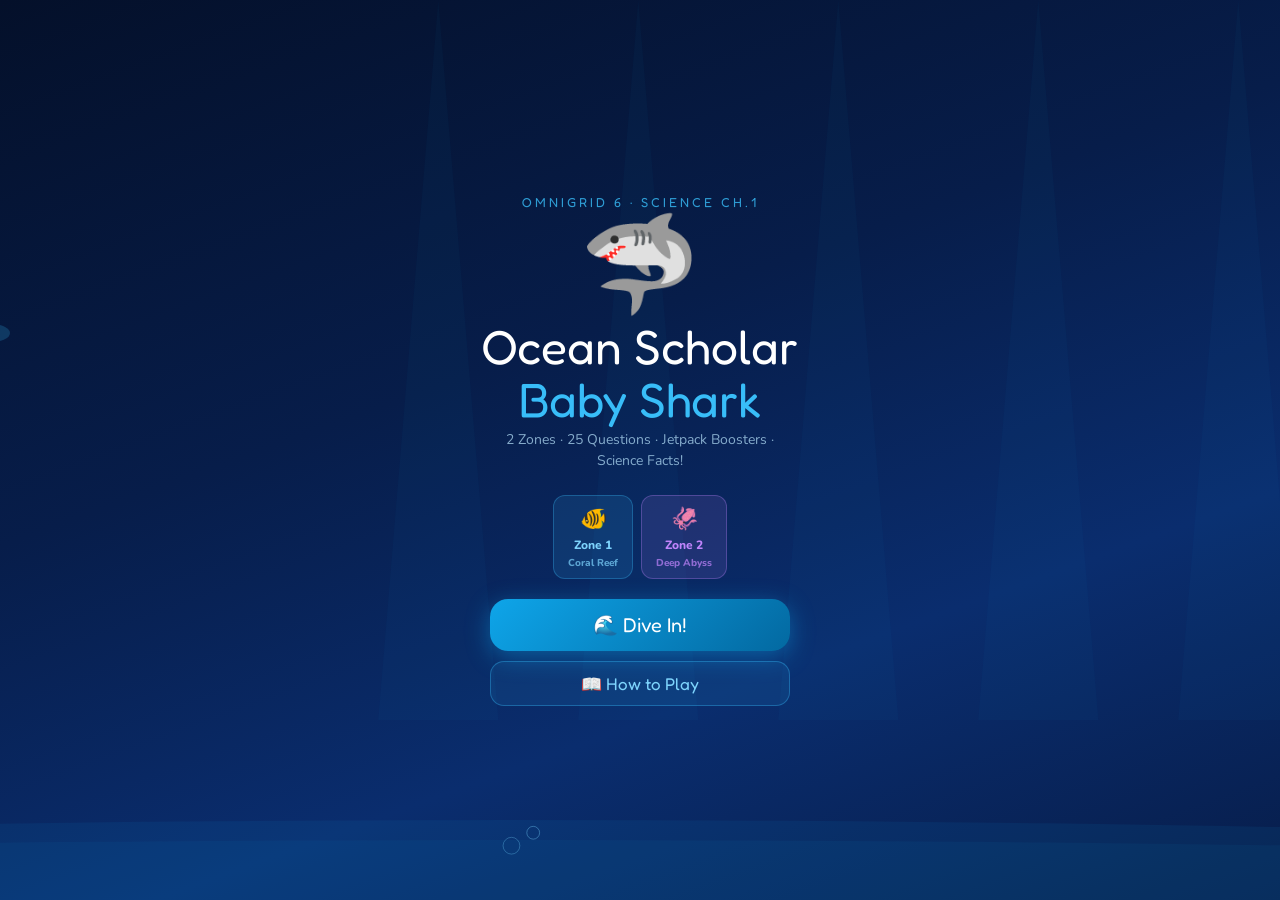
==== commit 24a7c8af: "Update game.html" ====
--- a/game.html
+++ b/game.html
@@ -3,298 +3,141 @@
 <head>
 <meta charset="UTF-8">
 <meta name="viewport" content="width=device-width, initial-scale=1.0, maximum-scale=1.0, user-scalable=no">
-<title>Ocean Scholar — Baby Shark Game | OmniGrid 6</title>
+<title>Ocean Scholar — Baby Shark | OmniGrid 6</title>
 <link href="https://fonts.googleapis.com/css2?family=Nunito:wght@400;700;800;900&family=Fredoka+One&display=swap" rel="stylesheet">
 <style>
 *{margin:0;padding:0;box-sizing:border-box}
-html,body{width:100%;height:100%;overflow:hidden;background:#071a3c;font-family:'Nunito',sans-serif}
-canvas{display:block;width:100%;height:100vh;touch-action:none}
-
-/* ── TOP NAV ── */
-.topnav{
-  position:fixed;top:0;left:0;right:0;z-index:100;
-  display:flex;align-items:center;gap:10px;padding:8px 16px;
-  background:rgba(7,26,60,0.92);backdrop-filter:blur(12px);
-  border-bottom:1px solid rgba(56,189,248,0.2);
-}
+html,body{width:100%;height:100%;overflow:hidden;background:#071a3c;font-family:'Nunito',sans-serif;touch-action:none}
+canvas{display:block;position:fixed;inset:0;width:100%;height:100%;}
+
+/* NAV */
+.topnav{position:fixed;top:0;left:0;right:0;z-index:100;display:flex;align-items:center;gap:10px;padding:8px 16px;background:rgba(7,26,60,0.92);backdrop-filter:blur(12px);border-bottom:1px solid rgba(56,189,248,0.2);}
 .nav-logo{font-family:'Fredoka One',cursive;font-size:1.1rem;color:#38bdf8;text-decoration:none;}
 .nav-logo span{color:#7dd3fc;}
 .nav-sep{color:rgba(255,255,255,0.3);}
 .nav-curr{font-family:'Fredoka One',cursive;font-size:1rem;color:white;}
-.nav-back{
-  margin-left:auto;background:rgba(56,189,248,0.15);
-  border:1px solid rgba(56,189,248,0.3);color:#7dd3fc;
-  padding:5px 12px;border-radius:16px;text-decoration:none;
-  font-size:12px;font-weight:800;
-}
-
-/* ── HUD ── */
-#hud{
-  position:fixed;top:52px;left:0;right:0;z-index:50;
-  display:flex;justify-content:center;gap:8px;padding:6px 16px;
-  pointer-events:none;
-}
-.hud-pill{
-  background:rgba(0,0,0,0.55);border:1px solid rgba(56,189,248,0.25);
-  border-radius:20px;padding:4px 12px;color:#e0f2fe;
-  font-size:12px;font-weight:800;display:flex;align-items:center;gap:5px;
-}
+.nav-back{margin-left:auto;background:rgba(56,189,248,0.15);border:1px solid rgba(56,189,248,0.3);color:#7dd3fc;padding:5px 12px;border-radius:16px;text-decoration:none;font-size:12px;font-weight:800;}
+
+/* HUD */
+#hud{position:fixed;top:52px;left:0;right:0;z-index:50;display:flex;justify-content:center;gap:6px;padding:6px 8px;pointer-events:none;flex-wrap:wrap;}
+.hud-pill{background:rgba(0,0,0,0.6);border:1px solid rgba(56,189,248,0.25);border-radius:20px;padding:4px 10px;color:#e0f2fe;font-size:11px;font-weight:800;display:flex;align-items:center;gap:4px;}
 .hud-pill span{color:#fbbf24;}
 .hud-pill.lives span{color:#f87171;}
 .hud-pill.facts span{color:#4ade80;}
-
-/* ── QUESTION BOX ── */
-#qBox{
-  position:fixed;bottom:90px;left:50%;transform:translateX(-50%);
-  background:rgba(4,12,30,0.97);border:2px solid #38bdf8;
-  border-radius:20px;padding:16px 20px;width:min(480px,92vw);
-  z-index:200;display:none;
-  box-shadow:0 8px 40px rgba(14,165,233,0.3);
-}
-#qBox h3{
-  font-family:'Fredoka One',cursive;color:#38bdf8;
-  font-size:15px;margin-bottom:8px;display:flex;align-items:center;gap:6px;
-}
-#qBox p{color:#e0f2fe;font-size:13px;line-height:1.5;margin-bottom:12px;}
+.hud-pill.zone span{color:#c084fc;}
+#jetpackHud{background:rgba(251,146,60,0.25);border-color:rgba(251,146,60,0.5);display:none;}
+#jetpackHud span{color:#fb923c;}
+#jetpackBar{width:60px;height:6px;background:rgba(255,255,255,0.15);border-radius:3px;overflow:hidden;margin-left:2px;}
+#jetpackFill{height:100%;background:linear-gradient(90deg,#fb923c,#fbbf24);border-radius:3px;transition:width 0.1s;}
+
+/* QUESTION BOX */
+#qBox{position:fixed;bottom:90px;left:50%;transform:translateX(-50%);background:rgba(4,12,30,0.97);border:2px solid #38bdf8;border-radius:20px;padding:16px 20px;width:min(500px,93vw);z-index:200;display:none;box-shadow:0 8px 40px rgba(14,165,233,0.3);}
+#qBox h3{font-family:'Fredoka One',cursive;color:#38bdf8;font-size:15px;margin-bottom:6px;display:flex;align-items:center;justify-content:space-between;}
+.q-zone-badge{font-size:10px;background:rgba(192,132,252,0.2);border:1px solid rgba(192,132,252,0.4);color:#c084fc;border-radius:8px;padding:2px 8px;}
+#qText{color:#e0f2fe;font-size:13px;line-height:1.5;margin-bottom:12px;}
 #qOpts{display:flex;flex-direction:column;gap:7px;}
-#qOpts button{
-  background:rgba(14,95,160,0.3);border:1.5px solid rgba(56,189,248,0.3);
-  border-radius:12px;color:#e0f2fe;font-family:'Nunito',sans-serif;
-  font-size:12px;font-weight:700;padding:9px 14px;cursor:pointer;
-  text-align:left;transition:all 0.2s;
-}
+#qOpts button{background:rgba(14,95,160,0.3);border:1.5px solid rgba(56,189,248,0.3);border-radius:12px;color:#e0f2fe;font-family:'Nunito',sans-serif;font-size:12px;font-weight:700;padding:9px 14px;cursor:pointer;text-align:left;transition:all 0.2s;}
 #qOpts button:hover{background:rgba(56,189,248,0.2);}
 #qOpts button.correct{background:rgba(34,197,94,0.25);border-color:#22c55e;color:#86efac;}
 #qOpts button.wrong{background:rgba(239,68,68,0.2);border-color:#ef4444;color:#fca5a5;}
 
-/* ── FACT POPUP ── */
-#factPop{
-  position:fixed;top:100px;left:50%;transform:translateX(-50%) scale(0.9);
-  background:rgba(4,12,30,0.97);border:2px solid #fbbf24;
-  border-radius:16px;padding:12px 18px;width:min(380px,88vw);
-  text-align:center;z-index:200;display:none;
-  animation:popIn 0.3s cubic-bezier(0.34,1.56,0.64,1) forwards;
-  box-shadow:0 6px 30px rgba(251,191,36,0.25);
-}
+/* FACT POPUP */
+#factPop{position:fixed;top:100px;left:50%;transform:translateX(-50%) scale(0.9);background:rgba(4,12,30,0.97);border:2px solid #fbbf24;border-radius:16px;padding:12px 18px;width:min(380px,88vw);text-align:center;z-index:200;display:none;animation:popIn .3s cubic-bezier(.34,1.56,.64,1) forwards;box-shadow:0 6px 30px rgba(251,191,36,0.25);}
 #factPop .fe{font-size:26px;margin-bottom:6px;}
 #factPop p{color:#fef3c7;font-size:12px;line-height:1.6;font-weight:700;}
 @keyframes popIn{from{transform:translateX(-50%) scale(0.8);opacity:0}to{transform:translateX(-50%) scale(1);opacity:1}}
 
-/* ── START SCREEN ── */
-#startScreen{
-  position:fixed;inset:0;z-index:300;
-  background:linear-gradient(160deg,#071a3c,#0c3a6b);
-  display:flex;flex-direction:column;align-items:center;justify-content:center;
-  gap:14px;padding:20px;
-}
-#startScreen .shark-big{font-size:64px;animation:bob 2s ease-in-out infinite;}
-@keyframes bob{0%,100%{transform:translateY(0)}50%{transform:translateY(-10px)}}
-#startScreen h1{
-  font-family:'Fredoka One',cursive;font-size:clamp(22px,5vw,32px);
-  color:white;text-align:center;line-height:1.2;
-}
-#startScreen h1 span{color:#38bdf8;}
-#startScreen .tagline{color:#bae6fd;font-size:14px;text-align:center;max-width:320px;line-height:1.6;}
-.how-to{
-  background:rgba(255,255,255,0.06);border:1px solid rgba(56,189,248,0.2);
-  border-radius:14px;padding:12px 20px;text-align:center;
-  color:#7dd3fc;font-size:12px;line-height:1.9;font-weight:700;
-}
-.start-btn{
-  background:linear-gradient(135deg,#0ea5e9,#0284c7);
-  border:none;border-radius:16px;color:white;
-  font-family:'Fredoka One',cursive;font-size:18px;
-  padding:14px 48px;cursor:pointer;
-  box-shadow:0 6px 24px rgba(14,165,233,0.4);
-  transition:transform 0.2s;
-}
-.start-btn:hover{transform:scale(1.05);}
-
-/* ── GAME OVER ── */
-#gameOver{
-  position:fixed;inset:0;z-index:300;
-  background:rgba(4,8,20,0.97);
-  display:none;flex-direction:column;
-  align-items:center;justify-content:center;gap:10px;padding:20px;
-}
+/* JETPACK PICKUP POPUP */
+#jetpackPop{position:fixed;top:50%;left:50%;transform:translate(-50%,-50%);background:linear-gradient(135deg,rgba(251,146,60,0.95),rgba(234,88,12,0.95));border:2px solid #fbbf24;border-radius:20px;padding:20px 30px;text-align:center;z-index:250;display:none;animation:popIn .3s cubic-bezier(.34,1.56,.64,1) forwards;}
+#jetpackPop .jp-icon{font-size:48px;margin-bottom:8px;}
+#jetpackPop h3{font-family:'Fredoka One',cursive;color:white;font-size:20px;margin-bottom:4px;}
+#jetpackPop p{color:rgba(255,255,255,0.85);font-size:13px;}
+
+/* LEVEL TRANSITION */
+#levelScreen{position:fixed;inset:0;z-index:400;background:rgba(4,8,20,0.97);display:none;flex-direction:column;align-items:center;justify-content:center;gap:14px;padding:20px;}
+#levelScreen .ls-icon{font-size:60px;animation:splashBob 1.5s ease-in-out infinite;}
+#levelScreen h2{font-family:'Fredoka One',cursive;font-size:clamp(22px,5vw,30px);text-align:center;}
+#levelScreen p{color:#bae6fd;font-size:14px;text-align:center;max-width:320px;line-height:1.6;}
+.ls-features{display:flex;gap:8px;flex-wrap:wrap;justify-content:center;}
+.ls-feat{background:rgba(56,189,248,0.1);border:1px solid rgba(56,189,248,0.25);border-radius:10px;padding:6px 14px;font-size:12px;font-weight:800;color:#7dd3fc;}
+.ls-btn{background:linear-gradient(135deg,#0ea5e9,#0369a1);border:none;border-radius:14px;color:white;font-family:'Fredoka One',cursive;font-size:18px;padding:12px 40px;cursor:pointer;box-shadow:0 4px 20px rgba(14,165,233,0.4);}
+
+/* GAME OVER */
+#gameOver{position:fixed;inset:0;z-index:300;background:rgba(4,8,20,0.97);display:none;flex-direction:column;align-items:center;justify-content:center;gap:10px;padding:20px;}
 #gameOver h2{font-family:'Fredoka One',cursive;font-size:28px;color:#f87171;}
-#gameOver .final-score{font-family:'Fredoka One',cursive;font-size:48px;color:#fbbf24;}
-#gameOver .stats-row{display:flex;gap:12px;flex-wrap:wrap;justify-content:center;}
-#gameOver .stat-card{
-  background:rgba(56,189,248,0.1);border:1px solid rgba(56,189,248,0.25);
-  border-radius:12px;padding:10px 18px;text-align:center;
-}
-#gameOver .stat-card .num{font-family:'Fredoka One',cursive;font-size:24px;color:#38bdf8;}
-#gameOver .stat-card .lbl{font-size:11px;color:rgba(255,255,255,0.5);font-weight:700;}
-#gameOver p{color:#bae6fd;font-size:13px;text-align:center;max-width:300px;line-height:1.6;}
-.replay-btn{
-  background:linear-gradient(135deg,#0ea5e9,#0284c7);
-  border:none;border-radius:14px;color:white;
-  font-family:'Fredoka One',cursive;font-size:16px;
-  padding:12px 36px;cursor:pointer;margin-top:6px;
-}
-
-/* ── MOBILE CONTROLS ── */
-#mControls{
-  position:fixed;bottom:16px;left:50%;transform:translateX(-50%);
-  display:flex;gap:12px;z-index:50;
-}
-#mControls button{
-  background:rgba(0,0,0,0.5);border:2px solid rgba(255,255,255,0.2);
-  border-radius:50%;color:white;font-size:20px;
-  width:56px;height:56px;cursor:pointer;
-  display:flex;align-items:center;justify-content:center;
-  transition:background 0.15s;
-}
-#mControls button:active{background:rgba(56,189,248,0.3);}
-
-/* ── LEVEL UP BANNER ── */
-#lvlBanner{
-  position:fixed;top:50%;left:50%;
-  transform:translate(-50%,-50%);
-  background:rgba(14,165,233,0.95);
-  border-radius:20px;padding:16px 36px;
-  font-family:'Fredoka One',cursive;font-size:26px;color:white;
-  z-index:150;display:none;text-align:center;
-  box-shadow:0 8px 40px rgba(14,165,233,0.5);
-}
-
-/* ══ SPLASH SCREEN ══ */
-#splash{
-  position:fixed;inset:0;z-index:500;
-  background:linear-gradient(160deg,#04102a 0%,#071d4a 40%,#0a2d6e 70%,#071d4a 100%);
-  display:flex;flex-direction:column;align-items:center;justify-content:center;
-  overflow:hidden;
-}
-#splash canvas{position:absolute;inset:0;width:100%;height:100%;pointer-events:none;}
+.final-score{font-family:'Fredoka One',cursive;font-size:48px;color:#fbbf24;}
+.stats-row{display:flex;gap:10px;flex-wrap:wrap;justify-content:center;}
+.stat-card{background:rgba(56,189,248,0.1);border:1px solid rgba(56,189,248,0.25);border-radius:12px;padding:10px 16px;text-align:center;}
+.stat-card .num{font-family:'Fredoka One',cursive;font-size:22px;color:#38bdf8;}
+.stat-card .lbl{font-size:10px;color:rgba(255,255,255,0.5);font-weight:700;}
+.replay-btn{background:linear-gradient(135deg,#0ea5e9,#0369a1);border:none;border-radius:14px;color:white;font-family:'Fredoka One',cursive;font-size:16px;padding:12px 36px;cursor:pointer;margin-top:6px;}
+
+/* SPLASH */
+#splash{position:fixed;inset:0;z-index:500;background:linear-gradient(160deg,#04102a,#071d4a 40%,#0a2d6e 70%,#071d4a);display:flex;flex-direction:column;align-items:center;justify-content:center;overflow:hidden;}
+#splashCanvas{position:absolute;inset:0;width:100%;height:100%;pointer-events:none;}
 .splash-content{position:relative;z-index:2;display:flex;flex-direction:column;align-items:center;gap:0;text-align:center;padding:20px;}
-.splash-logo{
-  font-family:'Fredoka One',cursive;
-  font-size:clamp(13px,3vw,18px);
-  color:#38bdf8;letter-spacing:3px;
-  text-transform:uppercase;margin-bottom:8px;opacity:0.8;
-}
-.splash-shark{font-size:clamp(72px,15vw,100px);animation:splashBob 2s ease-in-out infinite;line-height:1;margin-bottom:6px;}
+.splash-logo{font-family:'Fredoka One',cursive;font-size:13px;color:#38bdf8;letter-spacing:3px;text-transform:uppercase;margin-bottom:8px;opacity:0.8;}
+.splash-shark{font-size:clamp(70px,14vw,96px);animation:splashBob 2s ease-in-out infinite;line-height:1;margin-bottom:6px;}
 @keyframes splashBob{0%,100%{transform:translateY(0) rotate(-3deg)}50%{transform:translateY(-14px) rotate(3deg)}}
-.splash-title{
-  font-family:'Fredoka One',cursive;
-  font-size:clamp(28px,7vw,52px);
-  line-height:1.1;margin-bottom:4px;
-}
-.splash-title .t1{color:white;}
-.splash-title .t2{color:#38bdf8;}
-.splash-sub{color:rgba(186,230,253,0.7);font-size:clamp(11px,2.5vw,14px);margin-bottom:28px;max-width:300px;line-height:1.5;}
+.splash-title{font-family:'Fredoka One',cursive;font-size:clamp(26px,6vw,48px);line-height:1.1;margin-bottom:4px;}
+.splash-title .t1{color:white;}.splash-title .t2{color:#38bdf8;}
+.splash-sub{color:rgba(186,230,253,0.7);font-size:clamp(11px,2.5vw,14px);margin-bottom:24px;max-width:300px;line-height:1.5;}
+.splash-zones{display:flex;gap:8px;margin-bottom:20px;flex-wrap:wrap;justify-content:center;}
+.zone-chip{border-radius:12px;padding:8px 14px;font-size:12px;font-weight:800;display:flex;flex-direction:column;align-items:center;gap:3px;}
+.zone-chip .zc-icon{font-size:22px;}
+.zone-chip.z1{background:rgba(56,189,248,0.12);border:1.5px solid rgba(56,189,248,0.3);color:#7dd3fc;}
+.zone-chip.z2{background:rgba(192,132,252,0.12);border:1.5px solid rgba(192,132,252,0.3);color:#c084fc;}
 .splash-btns{display:flex;flex-direction:column;gap:10px;align-items:center;width:min(300px,80vw);}
-.btn-play{
-  width:100%;background:linear-gradient(135deg,#0ea5e9,#0369a1);
-  border:none;border-radius:18px;color:white;
-  font-family:'Fredoka One',cursive;font-size:clamp(16px,4vw,20px);
-  padding:14px 0;cursor:pointer;
-  box-shadow:0 6px 24px rgba(14,165,233,0.45);
-  transition:transform 0.15s,box-shadow 0.15s;
-  display:flex;align-items:center;justify-content:center;gap:8px;
-}
-.btn-play:hover{transform:scale(1.04);box-shadow:0 8px 30px rgba(14,165,233,0.55);}
-.btn-play:active{transform:scale(0.97);}
-.btn-how{
-  width:100%;background:rgba(56,189,248,0.1);
-  border:1.5px solid rgba(56,189,248,0.35);border-radius:14px;color:#7dd3fc;
-  font-family:'Fredoka One',cursive;font-size:clamp(14px,3.5vw,17px);
-  padding:11px 0;cursor:pointer;transition:background 0.2s;
-  display:flex;align-items:center;justify-content:center;gap:6px;
-}
-.btn-how:hover{background:rgba(56,189,248,0.2);}
-.splash-credit{margin-top:14px;color:rgba(125,211,252,0.4);font-size:11px;font-weight:700;}
+.btn-play{width:100%;background:linear-gradient(135deg,#0ea5e9,#0369a1);border:none;border-radius:18px;color:white;font-family:'Fredoka One',cursive;font-size:clamp(16px,4vw,20px);padding:14px 0;cursor:pointer;box-shadow:0 6px 24px rgba(14,165,233,0.45);display:flex;align-items:center;justify-content:center;gap:8px;}
+.btn-how{width:100%;background:rgba(56,189,248,0.1);border:1.5px solid rgba(56,189,248,0.35);border-radius:14px;color:#7dd3fc;font-family:'Fredoka One',cursive;font-size:clamp(14px,3.5vw,17px);padding:11px 0;cursor:pointer;display:flex;align-items:center;justify-content:center;gap:6px;}
 .splash-waves{position:absolute;bottom:0;left:0;right:0;height:80px;overflow:hidden;}
-.splash-waves::before,.splash-waves::after{
-  content:'';position:absolute;bottom:0;left:-50%;
-  width:200%;height:80px;
-  background:rgba(14,165,233,0.07);
-  border-radius:45% 55% 0 0;
-  animation:waveMove 7s linear infinite;
-}
-.splash-waves::after{
-  height:60px;background:rgba(14,165,233,0.05);
-  animation:waveMove 5s linear infinite reverse;animation-delay:-2s;
-}
+.splash-waves::before,.splash-waves::after{content:'';position:absolute;bottom:0;left:-50%;width:200%;height:80px;background:rgba(14,165,233,0.07);border-radius:45% 55% 0 0;animation:waveMove 7s linear infinite;}
+.splash-waves::after{height:60px;background:rgba(14,165,233,0.05);animation:waveMove 5s linear infinite reverse;animation-delay:-2s;}
 @keyframes waveMove{0%{transform:translateX(0)}100%{transform:translateX(50%)}}
 
-/* ══ INSTRUCTIONS SCREEN ══ */
-#instructions{
-  position:fixed;inset:0;z-index:400;
-  background:linear-gradient(160deg,#04102a,#071d4a);
-  display:none;flex-direction:column;align-items:center;
-  padding:0;overflow-y:auto;
-}
-.inst-nav{
-  width:100%;padding:12px 20px;
-  display:flex;align-items:center;gap:12px;
-  background:rgba(255,255,255,0.04);
-  border-bottom:1px solid rgba(56,189,248,0.15);
-  flex-shrink:0;
-}
+/* INSTRUCTIONS */
+#instructions{position:fixed;inset:0;z-index:400;background:linear-gradient(160deg,#04102a 0%,#071d4a 100%);display:none;flex-direction:column;align-items:flex-start;overflow-y:auto;-webkit-overflow-scrolling:touch;}
+.inst-nav{width:100%;padding:12px 20px;display:flex;align-items:center;gap:12px;background:rgba(255,255,255,0.04);border-bottom:1px solid rgba(56,189,248,0.15);flex-shrink:0;}
 .inst-nav h2{font-family:'Fredoka One',cursive;color:#38bdf8;font-size:1.2rem;flex:1;text-align:center;}
-.inst-back{background:none;border:1.5px solid rgba(56,189,248,0.3);border-radius:10px;color:#7dd3fc;padding:6px 14px;font-size:12px;font-weight:800;cursor:pointer;font-family:'Nunito',sans-serif;}
-.inst-body{padding:20px;width:min(560px,100%);margin:0 auto;}
-.inst-section{margin-bottom:22px;}
-.inst-section h3{
-  font-family:'Fredoka One',cursive;font-size:1.05rem;color:#38bdf8;
-  margin-bottom:10px;display:flex;align-items:center;gap:8px;
-}
+.inst-back{background:rgba(56,189,248,0.1);border:1.5px solid rgba(56,189,248,0.35);border-radius:10px;color:#7dd3fc;padding:7px 16px;font-size:13px;font-weight:800;cursor:pointer;font-family:'Nunito',sans-serif;}
+.inst-body{padding:20px;width:min(560px,100%);margin:0 auto;color:#e0f2fe;}
+.inst-section{margin-bottom:20px;}
+.inst-section h3{font-family:'Fredoka One',cursive;font-size:1.1rem;color:#38bdf8 !important;margin-bottom:12px;display:flex;align-items:center;gap:8px;border-bottom:1px solid rgba(56,189,248,0.12);padding-bottom:8px;}
 .inst-grid{display:grid;grid-template-columns:1fr 1fr;gap:8px;}
-.inst-card{
-  background:rgba(255,255,255,0.05);border:1px solid rgba(56,189,248,0.15);
-  border-radius:14px;padding:12px 14px;
-  display:flex;align-items:flex-start;gap:10px;
-}
-.inst-card .ic-icon{font-size:22px;flex-shrink:0;margin-top:1px;}
-.inst-card .ic-title{font-size:12px;font-weight:900;color:#e0f2fe;margin-bottom:3px;}
-.inst-card .ic-desc{font-size:11px;color:rgba(125,211,252,0.7);line-height:1.5;}
-.ctrl-row{display:flex;gap:8px;flex-wrap:wrap;}
-.ctrl-chip{
-  background:rgba(56,189,248,0.1);border:1px solid rgba(56,189,248,0.25);
-  border-radius:8px;padding:5px 12px;color:#7dd3fc;
-  font-size:11px;font-weight:800;display:flex;align-items:center;gap:5px;
-}
-.ctrl-chip .key{
-  background:rgba(255,255,255,0.12);border:1px solid rgba(255,255,255,0.2);
-  border-radius:5px;padding:2px 7px;font-size:10px;font-weight:900;color:white;
-  font-family:monospace;
-}
+.inst-card{background:rgba(255,255,255,0.05);border:1px solid rgba(56,189,248,0.15);border-radius:14px;padding:12px 14px;display:flex;align-items:flex-start;gap:10px;}
+.inst-card .ic-icon{font-size:22px;flex-shrink:0;}
+.inst-card .ic-title{font-size:13px;font-weight:900;color:#e0f2fe;margin-bottom:4px;}
+.inst-card .ic-desc{font-size:12px;color:rgba(186,230,253,0.85);line-height:1.55;}
+.ctrl-chip{background:rgba(56,189,248,0.1);border:1px solid rgba(56,189,248,0.25);border-radius:8px;padding:5px 12px;color:#7dd3fc;font-size:11px;font-weight:800;display:inline-flex;align-items:center;gap:5px;margin:3px;}
+.ctrl-chip .key{background:rgba(255,255,255,0.12);border:1px solid rgba(255,255,255,0.2);border-radius:5px;padding:2px 7px;font-size:10px;font-weight:900;color:white;font-family:monospace;}
 .scoring-table{width:100%;border-collapse:collapse;}
-.scoring-table td{padding:8px 10px;border-bottom:1px solid rgba(56,189,248,0.08);font-size:12px;color:#bae6fd;}
+.scoring-table td{padding:8px 10px;border-bottom:1px solid rgba(56,189,248,0.1);font-size:13px;color:#bae6fd;}
 .scoring-table td:first-child{font-size:16px;width:36px;}
 .scoring-table td:last-child{font-weight:800;color:#fbbf24;text-align:right;}
-.level-strip{
-  display:flex;gap:6px;flex-wrap:wrap;
-}
-.lv-badge{
-  background:rgba(14,165,233,0.12);border:1px solid rgba(14,165,233,0.25);
-  border-radius:10px;padding:6px 12px;font-size:11px;font-weight:800;
-  color:#7dd3fc;display:flex;flex-direction:column;align-items:center;gap:2px;
-}
-.lv-badge .lv-num{font-family:'Fredoka One',cursive;font-size:18px;color:#38bdf8;}
-.inst-start{
-  width:100%;background:linear-gradient(135deg,#0ea5e9,#0369a1);
-  border:none;border-radius:16px;color:white;
-  font-family:'Fredoka One',cursive;font-size:18px;
-  padding:14px;cursor:pointer;margin-top:8px;margin-bottom:20px;
-  box-shadow:0 4px 20px rgba(14,165,233,0.4);
-}
-.sound-toggle{
-  position:fixed;top:8px;right:70px;z-index:600;
-  background:rgba(0,0,0,0.4);border:1px solid rgba(56,189,248,0.25);
-  border-radius:50%;width:36px;height:36px;cursor:pointer;
-  display:none;align-items:center;justify-content:center;
-  font-size:16px;color:white;transition:background 0.2s;
-}
-.sound-toggle:hover{background:rgba(56,189,248,0.2);}
-
+.zone-cards{display:grid;grid-template-columns:1fr 1fr;gap:10px;}
+.zone-card{border-radius:14px;padding:14px;font-size:12px;line-height:1.6;color:#bae6fd;}
+.zone-card h4{font-family:'Fredoka One',cursive;font-size:1rem;margin-bottom:6px;}
+.zone-card.z1{background:rgba(56,189,248,0.08);border:1.5px solid rgba(56,189,248,0.25);}
+.zone-card.z1 h4{color:#38bdf8;}
+.zone-card.z2{background:rgba(192,132,252,0.08);border:1.5px solid rgba(192,132,252,0.25);}
+.zone-card.z2 h4{color:#c084fc;}
+.zone-card p{color:rgba(186,230,253,0.75);}
+.inst-start{width:100%;background:linear-gradient(135deg,#0ea5e9,#0369a1);border:none;border-radius:16px;color:white;font-family:'Fredoka One',cursive;font-size:18px;padding:14px;cursor:pointer;margin-top:8px;margin-bottom:20px;}
+
+/* SOUND TOGGLE */
+.sound-toggle{position:fixed;top:8px;right:70px;z-index:600;background:rgba(0,0,0,0.4);border:1px solid rgba(56,189,248,0.25);border-radius:50%;width:36px;height:36px;cursor:pointer;display:none;align-items:center;justify-content:center;font-size:16px;color:white;}
+
+/* LEVEL UP BANNER */
+#lvlBanner{position:fixed;top:50%;left:50%;transform:translate(-50%,-50%);background:rgba(14,165,233,0.95);border-radius:20px;padding:16px 36px;font-family:'Fredoka One',cursive;font-size:24px;color:white;z-index:150;display:none;text-align:center;box-shadow:0 8px 40px rgba(14,165,233,0.5);}
+
+/* MOBILE CONTROLS */
+#mControls{position:fixed;bottom:16px;left:50%;transform:translateX(-50%);display:flex;gap:12px;z-index:50;}
+#mControls button{background:rgba(0,0,0,0.5);border:2px solid rgba(255,255,255,0.2);border-radius:50%;color:white;font-size:20px;width:54px;height:54px;cursor:pointer;display:flex;align-items:center;justify-content:center;}
+#mControls button:active{background:rgba(56,189,248,0.3);}
 </style>
 </head>
 <body>
 
-<!-- NAV -->
 <nav class="topnav">
   <a class="nav-logo" href="../index.html">OMNI<span>GRID</span></a>
   <span class="nav-sep">›</span>
@@ -302,64 +145,79 @@
   <a class="nav-back" href="ch1.html">← Ch.1</a>
 </nav>
 
-<!-- HUD -->
 <div id="hud">
   <div class="hud-pill">🏆 <span id="scoreD">0</span></div>
+  <div class="hud-pill zone">Zone <span id="zoneD">1</span></div>
   <div class="hud-pill">🌊 Lvl <span id="levelD">1</span></div>
-  <div class="hud-pill facts">⭐ Facts <span id="factsD">0</span></div>
+  <div class="hud-pill facts">⭐ <span id="factsD">0</span></div>
   <div class="hud-pill lives">❤️ <span id="livesD">3</span></div>
+  <div class="hud-pill" id="jetpackHud">🚀 <span id="jetpackTime">5</span>s <div id="jetpackBar"><div id="jetpackFill" style="width:100%"></div></div></div>
 </div>
 
-<!-- CANVAS -->
 <canvas id="gc"></canvas>
 
-<!-- QUESTION BOX -->
 <div id="qBox">
-  <h3>🔬 Science Question!</h3>
+  <h3>🔬 Science Question! <span class="q-zone-badge" id="qZoneBadge">Zone 1</span></h3>
   <p id="qText"></p>
   <div id="qOpts"></div>
 </div>
 
-<!-- FACT POPUP -->
 <div id="factPop">
   <div class="fe" id="factEmoji">⭐</div>
   <p id="factText"></p>
 </div>
 
-<!-- LEVEL UP BANNER -->
-<div id="lvlBanner" id="lvlBanner"></div>
-
-<!-- MOBILE CONTROLS -->
-<div id="mControls">
-  <button ontouchstart="startLeft()" ontouchend="stopH()" onmousedown="startLeft()" onmouseup="stopH()">◀</button>
-  <button ontouchstart="doJump()" onmousedown="doJump()">▲</button>
-  <button ontouchstart="startRight()" ontouchend="stopH()" onmousedown="startRight()" onmouseup="stopH()">▶</button>
+<div id="jetpackPop">
+  <div class="jp-icon">🚀</div>
+  <h3>JETPACK BOOSTER!</h3>
+  <p>You got a jetpack! Hold UP/Jump to fly high!<br>Lasts 6 seconds — use it wisely! ⚡</p>
 </div>
 
-<!-- SOUND TOGGLE -->
-<button class="sound-toggle" id="soundToggle" onclick="toggleSound()">🔊</button>
-
-<!-- SPLASH SCREEN -->
+<div id="lvlBanner"></div>
+
+<div id="levelScreen">
+  <div class="ls-icon" id="lsIcon">🌊</div>
+  <h2 id="lsTitle" style="color:#38bdf8;"></h2>
+  <p id="lsDesc"></p>
+  <div class="ls-features" id="lsFeats"></div>
+  <button class="ls-btn" id="lsBtn" onclick="continueToZone()">Let's Go! 🦈</button>
+</div>
+
+<div id="gameOver">
+  <div style="font-size:52px">🦈</div>
+  <h2>Game Over!</h2>
+  <div class="final-score" id="finalScore">0</div>
+  <div class="stats-row">
+    <div class="stat-card"><div class="num" id="goZone">1</div><div class="lbl">Zone Reached</div></div>
+    <div class="stat-card"><div class="num" id="goLevel">1</div><div class="lbl">Level Reached</div></div>
+    <div class="stat-card"><div class="num" id="goFacts">0</div><div class="lbl">Facts Collected</div></div>
+    <div class="stat-card"><div class="num" id="goCorrect">0</div><div class="lbl">Correct Answers</div></div>
+    <div class="stat-card"><div class="num" id="goJetpacks">0</div><div class="lbl">Jetpacks Used</div></div>
+  </div>
+  <p id="goMsg"></p>
+  <button class="replay-btn" onclick="startGame()">🔄 Play Again</button>
+  <a href="ch1.html" style="color:#7dd3fc;font-size:13px;font-weight:700;text-decoration:none;margin-top:4px;">← Back to Chapter 1</a>
+</div>
+
 <div id="splash">
   <canvas id="splashCanvas"></canvas>
   <div class="splash-content">
-    <div class="splash-logo">OmniGrid 6 · Science</div>
+    <div class="splash-logo">OmniGrid 6 · Science Ch.1</div>
     <div class="splash-shark">🦈</div>
-    <div class="splash-title">
-      <div class="t1">Ocean Scholar</div>
-      <div class="t2">Baby Shark</div>
+    <div class="splash-title"><div class="t1">Ocean Scholar</div><div class="t2">Baby Shark</div></div>
+    <p class="splash-sub">2 Zones · 25 Questions · Jetpack Boosters · Science Facts!</p>
+    <div class="splash-zones">
+      <div class="zone-chip z1"><div class="zc-icon">🐠</div><div>Zone 1</div><div style="font-size:10px;opacity:0.7;">Coral Reef</div></div>
+      <div class="zone-chip z2"><div class="zc-icon">🦑</div><div>Zone 2</div><div style="font-size:10px;opacity:0.7;">Deep Abyss</div></div>
     </div>
-    <p class="splash-sub">Swim, jump, collect Science facts and answer NCERT questions!</p>
     <div class="splash-btns">
-      <button class="btn-play" onclick="onPlay()">🌊 Play Now!</button>
+      <button class="btn-play" onclick="onPlay()">🌊 Dive In!</button>
       <button class="btn-how" onclick="showInstructions()">📖 How to Play</button>
     </div>
-    <div class="splash-credit">Class 6 · NCERT Science Ch.1</div>
   </div>
   <div class="splash-waves"></div>
 </div>
 
-<!-- INSTRUCTIONS SCREEN -->
 <div id="instructions">
   <div class="inst-nav">
     <button class="inst-back" onclick="hideInstructions()">← Back</button>
@@ -367,366 +225,319 @@
     <div style="width:60px"></div>
   </div>
   <div class="inst-body">
-
     <div class="inst-section">
-      <h3>🎯 Goal</h3>
-      <div class="inst-card" style="grid-column:1/-1">
-        <div class="ic-icon">🦈</div>
-        <div><div class="ic-title">Be the Ocean Scholar!</div>
-        <div class="ic-desc">Swim as far as possible, collect Science facts, answer questions correctly, and reach Level 5 to become the Ocean Champion!</div></div>
-      </div>
-    </div>
-
-    <div class="inst-section">
-      <h3>🕹️ Controls</h3>
-      <div style="display:flex;flex-direction:column;gap:8px;">
-        <div class="ctrl-row">
-          <div class="ctrl-chip"><span class="key">←</span><span class="key">→</span> Move left / right</div>
-          <div class="ctrl-chip"><span class="key">Space</span> Jump</div>
-          <div class="ctrl-chip"><span class="key">↑</span> Also jumps</div>
+      <h3>🎮 2 Zones to Master</h3>
+      <div class="zone-cards">
+        <div class="zone-card z1">
+          <h4>🐠 Zone 1 — Coral Reef</h4>
+          <p>15 shuffled NCERT questions · Basic Science facts · Jellyfish + rocks · Jetpack boosters spawn every 300 pts</p>
         </div>
-        <div class="ctrl-row">
-          <div class="ctrl-chip">📱 Swipe left/right = Move</div>
-          <div class="ctrl-chip">📱 Swipe up / Tap = Jump</div>
-        </div>
-        <div class="ctrl-row">
-          <div class="ctrl-chip">🔘 On-screen buttons at the bottom</div>
+        <div class="zone-card z2">
+          <h4>🦑 Zone 2 — Deep Abyss</h4>
+          <p>10 harder questions · Rare deep-sea facts · More obstacles · Faster pace · Extra jetpack power!</p>
         </div>
       </div>
     </div>
-
     <div class="inst-section">
-      <h3>🌊 What to Collect</h3>
+      <h3>🕹️ Controls</h3>
+      <div><span class="ctrl-chip"><span class="key">←</span><span class="key">→</span> Move</span><span class="ctrl-chip"><span class="key">Space</span><span class="key">↑</span> Jump / Fly</span><span class="ctrl-chip">📱 Swipe = Move/Jump</span><span class="ctrl-chip">🔘 On-screen buttons</span></div>
+    </div>
+    <div class="inst-section">
+      <h3>🌊 Collectibles</h3>
       <div class="inst-grid">
-        <div class="inst-card">
-          <div class="ic-icon">⭐</div>
-          <div><div class="ic-title">Golden Star</div>
-          <div class="ic-desc">Collect to unlock a Science fun fact! +25 points</div></div>
-        </div>
-        <div class="inst-card">
-          <div class="ic-icon">🔵</div>
-          <div><div class="ic-title">Question Orb</div>
-          <div class="ic-desc">Answer an NCERT question correctly! +50 points</div></div>
-        </div>
+        <div class="inst-card"><div class="ic-icon">⭐</div><div><div class="ic-title">Golden Star</div><div class="ic-desc">Science fun fact +25 pts</div></div></div>
+        <div class="inst-card"><div class="ic-icon">🔵</div><div><div class="ic-title">Question Orb</div><div class="ic-desc">Answer correctly +50 pts</div></div></div>
+        <div class="inst-card" style="border-color:rgba(251,146,60,0.4);background:rgba(251,146,60,0.08);"><div class="ic-icon">🚀</div><div><div class="ic-title" style="color:#fb923c;">Jetpack Booster!</div><div class="ic-desc">Fly high for 6 seconds! Reach hidden platforms!</div></div></div>
+        <div class="inst-card"><div class="ic-icon">🪸</div><div><div class="ic-title">Coral Platforms</div><div class="ic-desc">Jump on them to avoid obstacles and reach stars!</div></div></div>
       </div>
     </div>
-
-    <div class="inst-section">
-      <h3>⚠️ Avoid These!</h3>
-      <div class="inst-grid">
-        <div class="inst-card">
-          <div class="ic-icon">🪼</div>
-          <div><div class="ic-title">Jellyfish</div>
-          <div class="ic-desc">Floating and bobbing. Touch = lose a life!</div></div>
-        </div>
-        <div class="inst-card">
-          <div class="ic-icon">🪨</div>
-          <div><div class="ic-title">Rocks</div>
-          <div class="ic-desc">Sitting on the seabed. Swim over them!</div></div>
-        </div>
-      </div>
-    </div>
-
     <div class="inst-section">
       <h3>🏆 Scoring</h3>
       <table class="scoring-table">
         <tr><td>⭐</td><td>Collect a Science fact</td><td>+25</td></tr>
         <tr><td>✅</td><td>Correct answer</td><td>+50</td></tr>
+        <tr><td>🚀</td><td>Jetpack collected</td><td>+30</td></tr>
         <tr><td>❌</td><td>Wrong answer</td><td>−1 Life</td></tr>
-        <tr><td>🪼</td><td>Hit a jellyfish/rock</td><td>−1 Life</td></tr>
-        <tr><td>⏱️</td><td>Survival score (per level)</td><td>+1/sec</td></tr>
+        <tr><td>🪼</td><td>Hit jellyfish/rock</td><td>−1 Life</td></tr>
+        <tr><td>⏱️</td><td>Survival (per level)</td><td>+1–3/sec</td></tr>
       </table>
     </div>
-
     <div class="inst-section">
-      <h3>🌊 Levels</h3>
-      <div class="level-strip">
-        <div class="lv-badge"><div class="lv-num">1</div><div>Shallow Reef</div></div>
-        <div class="lv-badge"><div class="lv-num">2</div><div>Sunlit Zone</div></div>
-        <div class="lv-badge"><div class="lv-num">3</div><div>Twilight Zone</div></div>
-        <div class="lv-badge"><div class="lv-num">4</div><div>Midnight Zone</div></div>
-        <div class="lv-badge" style="border-color:rgba(251,191,36,0.4);"><div class="lv-num" style="color:#fbbf24;">5</div><div>Abyss Master!</div></div>
-      </div>
-      <p style="color:rgba(125,211,252,0.6);font-size:11px;margin-top:8px;">Each level = faster obstacles + more questions!</p>
-    </div>
-
-    <div class="inst-section">
-      <h3>💡 Tips</h3>
-      <div style="display:flex;flex-direction:column;gap:6px;">
-        <div class="inst-card"><div class="ic-icon">🪸</div><div><div class="ic-title">Use coral platforms!</div><div class="ic-desc">Jump on them to avoid jellyfish and reach collectibles above.</div></div></div>
-        <div class="inst-card"><div class="ic-icon">🔬</div><div><div class="ic-title">Revise Chapter 1 first!</div><div class="ic-desc">All questions are from NCERT Science Ch.1 — the better you know it, the higher you score!</div></div></div>
+      <h3>🚀 Jetpack Tips</h3>
+      <div class="inst-card" style="border-color:rgba(251,146,60,0.4);background:rgba(251,146,60,0.08);margin-bottom:8px;">
+        <div class="ic-icon">💡</div>
+        <div><div class="ic-title" style="color:#fb923c;">How to use the Jetpack</div>
+        <div class="ic-desc">When active, hold Space / Up Arrow / Tap — the shark shoots upward! Use it to jump over large groups of obstacles or reach high platforms with stars!</div></div>
       </div>
     </div>
-
     <button class="inst-start" onclick="onPlay()">🦈 Start Playing!</button>
   </div>
 </div>
 
-<!-- GAME OVER -->
-<div id="gameOver">
-  <div style="font-size:52px">🦈</div>
-  <h2>Game Over!</h2>
-  <div class="final-score" id="finalScore">0</div>
-  <div class="stats-row">
-    <div class="stat-card"><div class="num" id="goLevel">1</div><div class="lbl">Level Reached</div></div>
-    <div class="stat-card"><div class="num" id="goFacts">0</div><div class="lbl">Facts Collected</div></div>
-    <div class="stat-card"><div class="num" id="goCorrect">0</div><div class="lbl">Correct Answers</div></div>
-  </div>
-  <p id="goMsg">Keep practising — Science champions never give up! 💪</p>
-  <button class="replay-btn" onclick="startGame()">🔄 Play Again</button>
-  <a href="ch1.html" style="color:#7dd3fc;font-size:13px;font-weight:700;text-decoration:none;margin-top:4px;">← Back to Chapter 1</a>
+<button class="sound-toggle" id="soundToggle" onclick="toggleSound()">🔊</button>
+
+<div id="mControls">
+  <button ontouchstart="startLeft()" ontouchend="stopH()" onmousedown="startLeft()" onmouseup="stopH()">◀</button>
+  <button ontouchstart="doJump()" onmousedown="doJump()">▲</button>
+  <button ontouchstart="startRight()" ontouchend="stopH()" onmousedown="startRight()" onmouseup="stopH()">▶</button>
 </div>
 
 <script>
+// ════════════════════════════════════════════
+// ZONE 1 — CORAL REEF (15 questions shuffled)
+// ════════════════════════════════════════════
+const ZONE1_Q = [
+  {q:"What does the word 'Science' come from?",opts:["Latin 'Scientia'","Greek 'Logos'","French 'Savant'","Arabic 'Ilm'"],ans:0,exp:"'Science' comes from Latin 'Scientia' — meaning Knowledge!"},
+  {q:"What is the FIRST step of the Scientific Method?",opts:["Experiment","Hypothesis","Observation","Conclusion"],ans:2,exp:"Observation is step 1 — notice something using your senses!"},
+  {q:"C.V. Raman won the Nobel Prize in which year?",opts:["1920","1930","1945","1928"],ans:1,exp:"C.V. Raman won the Nobel Prize in Physics in 1930! First Asian ever!"},
+  {q:"Who introduced the concept of ZERO?",opts:["Newton","Einstein","Aryabhata","Galileo"],ans:2,exp:"Aryabhata (476 CE) introduced Zero — changed mathematics forever!"},
+  {q:"Which branch studies LIVING organisms?",opts:["Physics","Geology","Astronomy","Biology"],ans:3,exp:"Biology studies living organisms — plants, animals and microbes!"},
+  {q:"What MUST you always wear in a science lab?",opts:["Sunglasses","Safety glasses & apron","Hat","Gloves only"],ans:1,exp:"Always wear safety glasses AND apron — safety is top priority!"},
+  {q:"A testable prediction in Science is called?",opts:["Theory","Law","Hypothesis","Fact"],ans:2,exp:"A Hypothesis is an educated, testable prediction!"},
+  {q:"APJ Abdul Kalam is known as?",opts:["Father of Chemistry","Missile Man of India","Space Explorer","Nuclear Scientist"],ans:1,exp:"APJ Kalam is the Missile Man of India — led space and defence!"},
+  {q:"Chemistry studies?",opts:["Living things","Force & energy","Matter & reactions","Stars & planets"],ans:2,exp:"Chemistry studies matter — its composition and chemical reactions!"},
+  {q:"What is the LAST step of the Scientific Method?",opts:["Hypothesis","Experiment","Observation","Conclusion"],ans:3,exp:"Conclusion — analyse results to see if hypothesis was correct!"},
+  {q:"Who founded India's nuclear programme?",opts:["CV Raman","Aryabhata","Homi Bhabha","Kalam"],ans:2,exp:"Homi Bhabha! He founded TIFR and BARC for India's nuclear programme."},
+  {q:"Physics studies?",opts:["Living things","Force, energy & motion","Chemical reactions","Earth & rocks"],ans:1,exp:"Physics studies force, energy, motion and matter!"},
+  {q:"What does Geology study?",opts:["Stars & space","Earth, rocks & minerals","Living organisms","Chemical reactions"],ans:1,exp:"Geology is the study of Earth — its rocks, minerals and structure!"},
+  {q:"Why is a WRONG hypothesis still valuable?",opts:["It isn't valuable","It teaches us something new","It proves the scientist is smart","It saves time"],ans:1,exp:"A wrong hypothesis still teaches us something — that is the beauty of science!"},
+  {q:"What does Astronomy study?",opts:["Living organisms","Chemical reactions","Stars, planets & space","Earth's rocks"],ans:2,exp:"Astronomy studies stars, planets, galaxies and the entire universe!"},
+];
+
+const ZONE1_FACTS = [
+  {e:"🔬",t:"Science is like a giant jigsaw puzzle — every discovery adds a new piece!"},
+  {e:"🏅",t:"C.V. Raman discovered the Raman Effect using very SIMPLE equipment — curiosity is the real tool!"},
+  {e:"🔢",t:"Aryabhata calculated Pi = 3.1416 in 476 CE — ancient India was way ahead of its time!"},
+  {e:"🚀",t:"APJ Kalam dreamed of flying from childhood — he became India's Missile Man through hard work!"},
+  {e:"⚗️",t:"Even a WRONG hypothesis is valuable — science is all about learning from every result!"},
+  {e:"💡",t:"The word 'Science' is over 600 years old! It comes from Latin 'Scientia' meaning Knowledge."},
+  {e:"🌊",t:"Homi Bhabha founded TIFR in 1945 — paving the way for India's nuclear and scientific research!"},
+];
+
+// ════════════════════════════════════════════
+// ZONE 2 — DEEP ABYSS (10 harder questions shuffled)
+// ════════════════════════════════════════════
+const ZONE2_Q = [
+  {q:"Ramanujan's main contribution was to which area?",opts:["Biology","Number Theory & Mathematics","Chemical Reactions","Astronomy"],ans:1,exp:"Srinivasa Ramanujan was a self-taught genius who transformed Number Theory!"},
+  {q:"The Raman Effect explains how light behaves when it passes through?",opts:["A vacuum","A transparent substance","A mirror","Outer space"],ans:1,exp:"The Raman Effect explains how light scatters when it passes through a transparent substance — scattering changes its frequency!"},
+  {q:"What is the full form of TIFR founded by Homi Bhabha?",opts:["Tata Institute of Fundamental Research","Technical Institute For Research","Tata International Foundation Research","Total Institute For Research"],ans:0,exp:"TIFR = Tata Institute of Fundamental Research — India's premier science institution!"},
+  {q:"Pi (π) was first accurately calculated in India by?",opts:["Ramanujan","Homi Bhabha","Aryabhata","CV Raman"],ans:2,exp:"Aryabhata calculated Pi as 3.1416 around 499 CE — incredibly precise for that era!"},
+  {q:"Which of these is NOT a step in the Scientific Method?",opts:["Observation","Imagination","Hypothesis","Conclusion"],ans:1,exp:"Imagination is not a formal step — the 6 steps are: Observe, Question, Hypothesise, Experiment, Collect Data, Conclude!"},
+  {q:"Aryabhata belonged to which era?",opts:["200 BCE","476 CE","1200 CE","300 BCE"],ans:1,exp:"Aryabhata lived around 476–550 CE — he was an ancient Indian mathematical genius!"},
+  {q:"A scientist observes ice melting in sun. What is the NEXT step?",opts:["Write a conclusion","Form a hypothesis","Conduct an experiment","Collect data"],ans:1,exp:"After observation, the next step is to ask a question and form a hypothesis — why is the ice melting?"},
+  {q:"Which scientist is associated with 'BARC' in India?",opts:["CV Raman","APJ Kalam","Homi Bhabha","Aryabhata"],ans:2,exp:"BARC (Bhabha Atomic Research Centre) is named after Homi Bhabha, Father of India's nuclear programme!"},
+  {q:"What does 'systematic knowledge' mean in the definition of Science?",opts:["Random facts","Knowledge collected by guessing","Organised knowledge gained through observation & method","Knowledge from books only"],ans:2,exp:"Systematic means organised and methodical — science is not random, it follows a clear process!"},
+  {q:"C.V. Raman was the first Asian Nobel Prize winner in Physics. What was his discovery called?",opts:["Raman Spectrum","Raman Effect","Raman Law","Raman Theory"],ans:1,exp:"The Raman Effect (1928) describes how light changes frequency when scattered through a medium — a Nobel-worthy discovery!"},
+];
+
+const ZONE2_FACTS = [
+  {e:"🦑",t:"The deep ocean is Earth's largest habitat — over 80% of it remains unexplored! Science still has much to discover!"},
+  {e:"🔭",t:"Ramanujan had no formal training but independently discovered thousands of mathematical formulas — pure genius!"},
+  {e:"⚛️",t:"BARC (Bhabha Atomic Research Centre) was founded in 1954 and powers India's nuclear energy & medicine research today!"},
+  {e:"🌌",t:"The Raman Effect helped scientists understand the structure of molecules — it is used in cancer detection today!"},
+  {e:"🧮",t:"Aryabhata also proposed that the Earth rotates on its axis in the 5th century CE — 1,000 years before Copernicus!"},
+  {e:"🔬",t:"A single drop of ocean water contains millions of microorganisms — biology, chemistry AND physics all at once!"},
+  {e:"💎",t:"Homi Bhabha once said: 'No power can stop the march of India's science.' He was right!"},
+];
+
+// ════════════════════════════════════════════
+// CANVAS + STATE
+// ════════════════════════════════════════════
 const canvas = document.getElementById('gc');
 const ctx = canvas.getContext('2d');
-
-function resize(){
-  canvas.width = window.innerWidth;
-  canvas.height = window.innerHeight;
-}
-window.addEventListener('resize', resize);
-resize();
-
-// ── QUESTIONS (NCERT Class 6 Science Ch.1) ──
-const QUESTIONS = [
-  {q:"What does the word 'Science' come from?",opts:["Latin 'Scientia'","Greek 'Logos'","French 'Savant'","Arabic 'Ilm'"],ans:0,exp:"'Science' comes from Latin 'Scientia' — meaning Knowledge! "},
-  {q:"What is the FIRST step of the Scientific Method?",opts:["Experiment","Hypothesis","Observation","Conclusion"],ans:2,exp:"Step 1 is Observation — noticing something with your senses! "},
-  {q:"C.V. Raman won the Nobel Prize in which year?",opts:["1920","1930","1945","1928"],ans:1,exp:"C.V. Raman won the Nobel Prize in Physics in 1930! First Asian ever! "},
-  {q:"Who invented the concept of ZERO?",opts:["Newton","Einstein","Aryabhata","Galileo"],ans:2,exp:"Aryabhata (476 CE) introduced Zero — changed mathematics forever! "},
-  {q:"Which branch of Science studies LIVING organisms?",opts:["Physics","Geology","Astronomy","Biology"],ans:3,exp:"Biology studies living organisms — plants, animals and microbes! "},
-  {q:"What must you ALWAYS wear in a science lab?",opts:["Sunglasses","Safety glasses & apron","Hat","Gloves only"],ans:1,exp:"Always wear safety glasses AND apron — safety is the top priority! "},
-  {q:"A testable prediction in Science is called?",opts:["Theory","Law","Hypothesis","Fact"],ans:2,exp:"A Hypothesis is an educated, testable guess or prediction! "},
-  {q:"APJ Abdul Kalam is known as?",opts:["Father of Chemistry","Missile Man of India","Space Explorer","Nuclear Scientist"],ans:1,exp:"APJ Kalam is the Missile Man of India — led space and defence! "},
-  {q:"Chemistry studies?",opts:["Living things","Force and energy","Matter and reactions","Stars and planets"],ans:2,exp:"Chemistry studies matter — what things are made of and how they change! "},
-  {q:"What is the LAST step of the Scientific Method?",opts:["Hypothesis","Experiment","Observation","Conclusion"],ans:3,exp:"Conclusion is last — analyse results and find out if hypothesis was right! "},
-  {q:"Who founded India's nuclear programme?",opts:["CV Raman","Aryabhata","Homi Bhabha","Kalam"],ans:2,exp:"Homi Bhabha is the Father of India's nuclear programme! He founded TIFR and BARC."},
-  {q:"Physics studies?",opts:["Living things","Force, energy and motion","Chemical reactions","Earth and rocks"],ans:1,exp:"Physics studies force, energy, motion and matter — like why things fall! "},
-];
-
-const FACTS = [
-  {e:"🔬",t:"Science is like a giant jigsaw puzzle — every discovery adds a new piece to our knowledge!"},
-  {e:"🏅",t:"C.V. Raman discovered the Raman Effect using very SIMPLE equipment — curiosity is the real tool!"},
-  {e:"🔢",t:"Aryabhata calculated Pi = 3.1416 in 476 CE — ancient India was way ahead of its time!"},
-  {e:"🚀",t:"APJ Kalam dreamed of flying from childhood. He became India's Missile Man through hard work!"},
-  {e:"⚗️",t:"Even a WRONG hypothesis teaches something valuable — science is all about learning from every result!"},
-  {e:"💡",t:"The word 'Science' is over 600 years old! It comes from Latin 'Scientia' meaning pure knowledge."},
-];
-
-// ── GAME STATE ──
+function resize(){ canvas.width=window.innerWidth; canvas.height=window.innerHeight; }
+window.addEventListener('resize', resize); resize();
+
+function shuffle(a){ let b=[...a]; for(let i=b.length-1;i>0;i--){const j=Math.floor(Math.random()*(i+1));[b[i],b[j]]=[b[j],b[i]];} return b; }
+
 let G = {};
-
-function initG() {
+function initG(zone=1) {
   const gY = canvas.height - 85;
   G = {
-    running: false, paused: false,
-    score: 0, lives: 3, level: 1,
-    factsCollected: 0, correctAnswers: 0,
-    shark: {x:140, y:gY-40, vy:0, vx:0, w:58, h:38, onGround:false, dir:1, inv:0},
-    platforms: [], obstacles: [], collectibles: [],
-    particles: [], bubbles: [],
-    camX: 0, groundY: gY,
-    frame: 0, spawnT: 0,
-    qActive: false, factActive: false,
-    qPool: [], lastLevel: 0,
-    holdLeft: false, holdRight: false,
+    running:false, paused:false,
+    score:0, lives:3, level:1, zone,
+    factsCollected:0, correctAnswers:0, jetpacksUsed:0,
+    shark:{x:140,y:gY-40,vy:0,vx:0,w:58,h:38,onGround:false,dir:1,inv:0,
+           jetpack:false,jetpackTimer:0,jetpackMax:360},
+    platforms:[], obstacles:[], collectibles:[],
+    particles:[], bubbles:[],
+    camX:0, groundY:gY,
+    frame:0, spawnT:0, nextJetpackScore:300,
+    qActive:false, factActive:false,
+    qPool:[], usedFacts:[],
   };
-  G.qPool = shuffle([...QUESTIONS]);
-}
-
-function shuffle(a){for(let i=a.length-1;i>0;i--){const j=Math.floor(Math.random()*(i+1));[a[i],a[j]]=[a[j],a[i]];}return a;}
-
-// ── DRAWING ──
-function drawBg() {
+  // Shuffle questions for this zone on each game start
+  G.qPool = zone===1 ? shuffle(ZONE1_Q) : shuffle(ZONE2_Q);
+  G.usedFacts = [];
+}
+
+// ════════ DRAWING ════════
+function drawBg(){
   const w=canvas.width, h=canvas.height;
-  // Deep ocean gradient
-  const gr = ctx.createLinearGradient(0,0,0,h);
-  gr.addColorStop(0,'#0e2d5c');
-  gr.addColorStop(0.45,'#08214a');
-  gr.addColorStop(1,'#040e24');
+  const z2 = G.zone===2;
+  const gr=ctx.createLinearGradient(0,0,0,h);
+  if(z2){ gr.addColorStop(0,'#050818'); gr.addColorStop(0.5,'#060c20'); gr.addColorStop(1,'#020508'); }
+  else  { gr.addColorStop(0,'#0e2d5c'); gr.addColorStop(0.5,'#08214a'); gr.addColorStop(1,'#040e24'); }
   ctx.fillStyle=gr; ctx.fillRect(0,0,w,h);
-
-  // Light rays from top
-  ctx.save(); ctx.globalAlpha=0.05;
+  // Rays
+  ctx.save(); ctx.globalAlpha=z2?0.03:0.05;
   for(let i=0;i<6;i++){
-    const rx = ((i*180 - G.camX*0.08) % (w+360) + w+360) % (w+360) - 180;
-    const g2 = ctx.createLinearGradient(rx,0,rx+30,h*0.7);
-    g2.addColorStop(0,'rgba(56,189,248,0.8)');
-    g2.addColorStop(1,'transparent');
+    const rx=((i*180-G.camX*0.08)%(w+360)+w+360)%(w+360)-180;
+    const g2=ctx.createLinearGradient(rx,0,rx+30,h*0.7);
+    g2.addColorStop(0,z2?'rgba(192,132,252,0.8)':'rgba(56,189,248,0.8)'); g2.addColorStop(1,'transparent');
     ctx.fillStyle=g2;
-    ctx.beginPath(); ctx.moveTo(rx-10,0); ctx.lineTo(rx+50,h*0.7); ctx.lineTo(rx-50,h*0.7); ctx.closePath();
-    ctx.fill();
+    ctx.beginPath(); ctx.moveTo(rx-10,0); ctx.lineTo(rx+50,h*0.7); ctx.lineTo(rx-50,h*0.7); ctx.closePath(); ctx.fill();
   }
   ctx.restore();
-
-  // Bubbles
-  G.bubbles.forEach(b => {
-    ctx.beginPath(); ctx.arc(b.x - G.camX*b.s, b.y, b.r, 0, Math.PI*2);
-    ctx.strokeStyle = `rgba(125,211,252,${0.2+b.r*0.03})`; ctx.lineWidth=1; ctx.stroke();
+  G.bubbles.forEach(b=>{
+    ctx.beginPath(); ctx.arc(b.x-G.camX*b.s,b.y,b.r,0,Math.PI*2);
+    ctx.strokeStyle=`rgba(${z2?'192,132,252':'125,211,252'},${0.15+b.r*0.03})`; ctx.lineWidth=1; ctx.stroke();
   });
 }
 
-function drawGround() {
-  const gY = G.groundY, w = canvas.width;
-  // Sandy seabed
-  ctx.fillStyle = '#9a7a50'; ctx.fillRect(0, gY+8, w, canvas.height);
-  ctx.fillStyle = '#b5956a'; ctx.fillRect(0, gY+8, w, 18);
-  // Sand ripples
-  ctx.save(); ctx.globalAlpha=0.35;
-  ctx.strokeStyle='#c8a87a'; ctx.lineWidth=1.5;
+function drawGround(){
+  const gY=G.groundY, w=canvas.width, z2=G.zone===2;
+  ctx.fillStyle=z2?'#1a0e2e':'#9a7a50'; ctx.fillRect(0,gY+8,w,canvas.height);
+  ctx.fillStyle=z2?'#2a1545':'#b5956a'; ctx.fillRect(0,gY+8,w,18);
+  ctx.save(); ctx.globalAlpha=0.3; ctx.strokeStyle=z2?'#4a2080':'#c8a87a'; ctx.lineWidth=1.5;
   for(let i=0;i<18;i++){
-    const sx = ((i*65 - G.camX*0.25) % (w+65) + w+65)%( w+65) - 65;
-    ctx.beginPath(); ctx.ellipse(sx, gY+16, 16,3, 0, 0, Math.PI); ctx.stroke();
+    const sx=((i*65-G.camX*0.25)%(w+65)+w+65)%(w+65)-65;
+    ctx.beginPath(); ctx.ellipse(sx,gY+16,16,3,0,0,Math.PI); ctx.stroke();
   }
   ctx.restore();
-  // Water shimmer at seabed top
-  ctx.globalAlpha=0.12;
-  ctx.fillStyle='#38bdf8';
-  ctx.fillRect(0, gY, w, 10);
-  ctx.globalAlpha=1;
-}
-
-function drawPlatforms() {
-  G.platforms.forEach(p => {
-    const px = p.x - G.camX;
-    if(px < -p.w-10 || px > canvas.width+10) return;
-    // Coral platform
-    const pg = ctx.createLinearGradient(px, p.y, px, p.y+p.h);
-    pg.addColorStop(0,'#0e7490'); pg.addColorStop(1,'#0c6a84');
-    ctx.fillStyle=pg;
-    ctx.beginPath(); ctx.roundRect(px,p.y,p.w,p.h,6); ctx.fill();
-    // Shine line
-    ctx.globalAlpha=0.25; ctx.fillStyle='#67e8f9';
+}
+
+function drawPlatforms(){
+  G.platforms.forEach(p=>{
+    const px=p.x-G.camX;
+    if(px<-p.w-10||px>canvas.width+10) return;
+    const z2=G.zone===2;
+    const col1=z2?'#4c1d95':'#0e7490', col2=z2?'#3b0764':'#0c6a84';
+    const pg=ctx.createLinearGradient(px,p.y,px,p.y+p.h);
+    pg.addColorStop(0,col1); pg.addColorStop(1,col2);
+    ctx.fillStyle=pg; ctx.beginPath(); ctx.roundRect(px,p.y,p.w,p.h,6); ctx.fill();
+    ctx.globalAlpha=0.25; ctx.fillStyle=z2?'#a78bfa':'#67e8f9';
     ctx.fillRect(px+6,p.y+2,p.w-12,3); ctx.globalAlpha=1;
-    // Coral decoration
-    ctx.font='14px serif';
-    ctx.fillText(p.deco||'🪸', px+p.w/2-7, p.y+p.h+14);
+    ctx.font='14px serif'; ctx.fillText(p.deco||'🪸',px+p.w/2-7,p.y+p.h+14);
   });
 }
 
-function drawObstacles() {
-  G.obstacles.forEach(o => {
-    const ox = o.x - G.camX;
-    if(ox < -60 || ox > canvas.width+60) return;
-    const bob = Math.sin(G.frame*0.05 + o.phase)*8;
-    ctx.save(); ctx.translate(ox, o.y+bob);
-    if(o.type==='jellyfish') {
-      // Bell
-      const jg = ctx.createRadialGradient(0,-4,2,0,-4,o.r);
-      jg.addColorStop(0,'rgba(240,100,255,0.85)'); jg.addColorStop(1,'rgba(190,30,220,0.5)');
-      ctx.fillStyle=jg;
-      ctx.beginPath(); ctx.ellipse(0,0,o.r,o.r*0.65,0,0,Math.PI*2); ctx.fill();
-      ctx.strokeStyle='rgba(255,180,255,0.4)'; ctx.lineWidth=1.5; ctx.stroke();
-      // Glow ring
-      ctx.globalAlpha=0.12;
-      ctx.beginPath(); ctx.ellipse(0,0,o.r+6,o.r*0.8,0,0,Math.PI*2); ctx.fill();
-      ctx.globalAlpha=1;
-      // Tentacles
-      ctx.strokeStyle='rgba(210,60,240,0.5)'; ctx.lineWidth=1.2;
-      for(let i=-2;i<=2;i++) {
-        ctx.beginPath(); ctx.moveTo(i*7, o.r*0.55);
-        ctx.quadraticCurveTo(i*7+Math.sin(G.frame*0.1+i)*6, o.r*0.55+14, i*7, o.r*0.55+24);
-        ctx.stroke();
+function drawObstacles(){
+  G.obstacles.forEach(o=>{
+    const ox=o.x-G.camX;
+    if(ox<-60||ox>canvas.width+60) return;
+    const bob=Math.sin(G.frame*0.05+o.phase)*8;
+    ctx.save(); ctx.translate(ox,o.y+bob);
+    if(o.type==='jellyfish'){
+      const z2=G.zone===2;
+      const jg=ctx.createRadialGradient(0,-4,2,0,-4,o.r);
+      jg.addColorStop(0,z2?'rgba(120,40,255,0.9)':'rgba(240,100,255,0.85)');
+      jg.addColorStop(1,z2?'rgba(60,0,180,0.5)':'rgba(190,30,220,0.5)');
+      ctx.fillStyle=jg; ctx.beginPath(); ctx.ellipse(0,0,o.r,o.r*0.65,0,0,Math.PI*2); ctx.fill();
+      ctx.strokeStyle=z2?'rgba(180,100,255,0.5)':'rgba(255,180,255,0.4)'; ctx.lineWidth=1.5; ctx.stroke();
+      ctx.strokeStyle=z2?'rgba(140,60,255,0.5)':'rgba(210,60,240,0.5)'; ctx.lineWidth=1.2;
+      for(let i=-2;i<=2;i++){
+        ctx.beginPath(); ctx.moveTo(i*7,o.r*0.55);
+        ctx.quadraticCurveTo(i*7+Math.sin(G.frame*0.1+i)*6,o.r*0.55+14,i*7,o.r*0.55+24); ctx.stroke();
       }
     } else {
-      // Rock
-      ctx.fillStyle='#1e3a5f';
-      ctx.beginPath(); ctx.ellipse(0, o.r*0.35, o.r*1.15, o.r*0.72, 0, 0, Math.PI*2); ctx.fill();
-      ctx.fillStyle='#2d5480';
-      ctx.beginPath(); ctx.ellipse(-4, o.r*0.18, o.r*0.82, o.r*0.55, -0.3, 0, Math.PI*2); ctx.fill();
-      // Highlight
-      ctx.globalAlpha=0.18; ctx.fillStyle='#7dd3fc';
-      ctx.beginPath(); ctx.ellipse(-5, o.r*0.05, o.r*0.45, o.r*0.22, -0.4, 0, Math.PI*2); ctx.fill();
-      ctx.globalAlpha=1;
+      ctx.fillStyle='#1e3a5f'; ctx.beginPath(); ctx.ellipse(0,o.r*0.35,o.r*1.15,o.r*0.72,0,0,Math.PI*2); ctx.fill();
+      ctx.fillStyle='#2d5480'; ctx.beginPath(); ctx.ellipse(-4,o.r*0.18,o.r*0.82,o.r*0.55,-0.3,0,Math.PI*2); ctx.fill();
     }
     ctx.restore();
   });
 }
 
-function drawCollectibles() {
-  G.collectibles.forEach(c => {
-    const cx2 = c.x - G.camX;
-    if(cx2 < -30 || cx2 > canvas.width+30) return;
-    const bob = Math.sin(G.frame*0.09+c.phase)*5;
-    ctx.save(); ctx.translate(cx2, c.y+bob);
-    if(c.type==='fact') {
-      // Golden star
-      const glow = ctx.createRadialGradient(0,0,0,0,0,20);
-      glow.addColorStop(0,'rgba(251,191,36,0.3)'); glow.addColorStop(1,'transparent');
-      ctx.fillStyle=glow; ctx.beginPath(); ctx.arc(0,0,20,0,Math.PI*2); ctx.fill();
-      drawStar(ctx,0,0,5,14,7);
-      ctx.fillStyle='rgba(255,250,200,0.9)'; ctx.font='bold 10px sans-serif';
-      ctx.textAlign='center'; ctx.textBaseline='middle';
-      ctx.fillText('!',0,0.5);
-    } else {
-      // Question orb
-      const og = ctx.createRadialGradient(-4,-4,0,0,0,15);
-      og.addColorStop(0,'#38bdf8'); og.addColorStop(1,'#0284c7');
+function drawCollectibles(){
+  G.collectibles.forEach(c=>{
+    const cx2=c.x-G.camX;
+    if(cx2<-30||cx2>canvas.width+30) return;
+    const bob=Math.sin(G.frame*0.09+c.phase)*5;
+    ctx.save(); ctx.translate(cx2,c.y+bob);
+    if(c.type==='fact'){
+      drawStar(0,0); ctx.fillStyle='rgba(255,250,200,0.9)';
+      ctx.font='bold 10px sans-serif'; ctx.textAlign='center'; ctx.textBaseline='middle'; ctx.fillText('!',0,0.5);
+    } else if(c.type==='question'){
+      const og=ctx.createRadialGradient(-4,-4,0,0,0,15);
+      const z2=G.zone===2;
+      og.addColorStop(0,z2?'#c084fc':'#38bdf8'); og.addColorStop(1,z2?'#7c3aed':'#0284c7');
       ctx.fillStyle=og; ctx.beginPath(); ctx.arc(0,0,14,0,Math.PI*2); ctx.fill();
-      ctx.fillStyle='rgba(255,255,255,0.15)';
-      ctx.beginPath(); ctx.ellipse(-4,-5,6,4,0,0,Math.PI*2); ctx.fill();
       ctx.fillStyle='white'; ctx.font='bold 13px Fredoka One,cursive';
-      ctx.textAlign='center'; ctx.textBaseline='middle';
-      ctx.fillText('Q',0,1);
+      ctx.textAlign='center'; ctx.textBaseline='middle'; ctx.fillText('Q',0,1);
+    } else if(c.type==='jetpack'){
+      // Jetpack orb — orange glow
+      const glow=ctx.createRadialGradient(0,0,0,0,0,22);
+      glow.addColorStop(0,'rgba(251,146,60,0.4)'); glow.addColorStop(1,'transparent');
+      ctx.fillStyle=glow; ctx.beginPath(); ctx.arc(0,0,22,0,Math.PI*2); ctx.fill();
+      // Pulsing ring
+      const pulse=0.7+Math.sin(G.frame*0.15)*0.3;
+      ctx.strokeStyle=`rgba(251,191,36,${pulse})`; ctx.lineWidth=2.5;
+      ctx.beginPath(); ctx.arc(0,0,17,0,Math.PI*2); ctx.stroke();
+      // Rocket emoji
+      ctx.font='22px serif'; ctx.textAlign='center'; ctx.textBaseline='middle'; ctx.fillText('🚀',0,2);
     }
     ctx.restore();
   });
 }
 
-function drawStar(ctx2,cx,cy,spikes,outerR,innerR){
+function drawStar(cx,cy){
+  const spikes=5,outerR=14,innerR=7;
   let rot=Math.PI/2*3,step=Math.PI/spikes;
-  ctx2.beginPath();
+  ctx.beginPath();
   for(let i=0;i<spikes;i++){
-    ctx2.lineTo(cx+Math.cos(rot)*outerR, cy+Math.sin(rot)*outerR);
-    rot+=step;
-    ctx2.lineTo(cx+Math.cos(rot)*innerR, cy+Math.sin(rot)*innerR);
-    rot+=step;
-  }
-  ctx2.closePath();
-  ctx2.fillStyle='#fbbf24'; ctx2.fill();
-  ctx2.strokeStyle='#f59e0b'; ctx2.lineWidth=1; ctx2.stroke();
-}
-
-function drawShark() {
+    ctx.lineTo(cx+Math.cos(rot)*outerR,cy+Math.sin(rot)*outerR); rot+=step;
+    ctx.lineTo(cx+Math.cos(rot)*innerR,cy+Math.sin(rot)*innerR); rot+=step;
+  }
+  ctx.closePath(); ctx.fillStyle='#fbbf24'; ctx.fill(); ctx.strokeStyle='#f59e0b'; ctx.lineWidth=1; ctx.stroke();
+}
+
+function drawJetpackFlame(){
+  const s=G.shark, sx=s.x-G.camX;
+  if(!s.jetpack) return;
+  ctx.save(); ctx.translate(sx+s.w/2,s.y+s.h-4);
+  if(s.dir<0) ctx.scale(-1,1);
+  // Flame
+  const flicker=Math.random()*8;
+  const fg=ctx.createLinearGradient(0,0,0,24+flicker);
+  fg.addColorStop(0,'rgba(251,146,60,0.9)'); fg.addColorStop(0.5,'rgba(251,191,36,0.7)'); fg.addColorStop(1,'transparent');
+  ctx.fillStyle=fg;
+  ctx.beginPath(); ctx.moveTo(-10,0); ctx.quadraticCurveTo(-5,16+flicker,0,22+flicker);
+  ctx.quadraticCurveTo(5,16+flicker,10,0); ctx.closePath(); ctx.fill();
+  // Jetpack body
+  ctx.fillStyle='#fb923c'; ctx.fillRect(-14,-8,10,18); ctx.fillRect(4,-8,10,18);
+  ctx.fillStyle='#fbbf24'; ctx.fillRect(-12,-6,6,8); ctx.fillRect(6,-6,6,8);
+  ctx.restore();
+}
+
+function drawShark(){
   const s=G.shark, sx=s.x-G.camX;
   ctx.save();
-  if(s.inv>0 && Math.floor(G.frame/4)%2===0) ctx.globalAlpha=0.35;
-  ctx.translate(sx+s.w/2, s.y+s.h/2);
+  if(s.inv>0&&Math.floor(G.frame/4)%2===0) ctx.globalAlpha=0.35;
+  ctx.translate(sx+s.w/2,s.y+s.h/2);
   if(s.dir<0) ctx.scale(-1,1);
-  const wag = Math.sin(G.frame*0.22)*0.18;
-
+  const wag=Math.sin(G.frame*0.22)*0.18;
+  // Jetpack frame
+  drawJetpackFlame();
   // Shadow
-  ctx.save(); ctx.globalAlpha=0.15;
-  ctx.fillStyle='#000'; ctx.beginPath(); ctx.ellipse(0,s.h/2+4,s.w/2,5,0,0,Math.PI*2); ctx.fill();
-  ctx.restore();
-
+  ctx.save(); ctx.globalAlpha=0.15; ctx.fillStyle='#000';
+  ctx.beginPath(); ctx.ellipse(0,s.h/2+4,s.w/2,5,0,0,Math.PI*2); ctx.fill(); ctx.restore();
   // Tail
   ctx.fillStyle='#5294e8'; ctx.save(); ctx.translate(-s.w/2+4,0); ctx.rotate(wag);
-  ctx.beginPath(); ctx.moveTo(0,0); ctx.lineTo(-18,-13); ctx.lineTo(-18,13); ctx.closePath(); ctx.fill();
-  ctx.restore();
-
+  ctx.beginPath(); ctx.moveTo(0,0); ctx.lineTo(-18,-13); ctx.lineTo(-18,13); ctx.closePath(); ctx.fill(); ctx.restore();
   // Body
   const bg=ctx.createRadialGradient(-4,-4,0,0,0,s.w/2);
   bg.addColorStop(0,'#7bbcf5'); bg.addColorStop(1,'#4a8fd4');
   ctx.fillStyle=bg; ctx.beginPath(); ctx.ellipse(0,0,s.w/2,s.h/2,0,0,Math.PI*2); ctx.fill();
-
   // Belly
-  ctx.fillStyle='#d6eeff';
-  ctx.beginPath(); ctx.ellipse(5,7,s.w/3,s.h/3.2,0.1,0,Math.PI*2); ctx.fill();
-
+  ctx.fillStyle='#d6eeff'; ctx.beginPath(); ctx.ellipse(5,7,s.w/3,s.h/3.2,0.1,0,Math.PI*2); ctx.fill();
   // Dorsal fin
-  ctx.fillStyle='#3b82f6';
-  ctx.beginPath(); ctx.moveTo(0,-s.h/2); ctx.lineTo(13,-s.h/2-16); ctx.lineTo(20,-s.h/2+2); ctx.closePath(); ctx.fill();
-
+  ctx.fillStyle='#3b82f6'; ctx.beginPath(); ctx.moveTo(0,-s.h/2); ctx.lineTo(13,-s.h/2-16); ctx.lineTo(20,-s.h/2+2); ctx.closePath(); ctx.fill();
   // Pectoral fin
-  ctx.fillStyle='#5294e8';
-  ctx.beginPath(); ctx.moveTo(6,4); ctx.lineTo(20,12); ctx.lineTo(8,16); ctx.closePath(); ctx.fill();
-
+  ctx.fillStyle='#5294e8'; ctx.beginPath(); ctx.moveTo(6,4); ctx.lineTo(20,12); ctx.lineTo(8,16); ctx.closePath(); ctx.fill();
   // Eye
   ctx.fillStyle='#0c2447'; ctx.beginPath(); ctx.arc(s.w/3,-3,4.5,0,Math.PI*2); ctx.fill();
   ctx.fillStyle='#1e5a9e'; ctx.beginPath(); ctx.arc(s.w/3,-3,2.5,0,Math.PI*2); ctx.fill();
   ctx.fillStyle='white'; ctx.beginPath(); ctx.arc(s.w/3+1.5,-4.5,1.5,0,Math.PI*2); ctx.fill();
-
   // Smile
   ctx.strokeStyle='#0c2447'; ctx.lineWidth=1.5;
   ctx.beginPath(); ctx.arc(s.w/3+2,3,6,0.2,Math.PI-0.2); ctx.stroke();
@@ -735,532 +546,417 @@
   for(let t=0;t<3;t++){
     ctx.beginPath(); ctx.moveTo(s.w/3-2+t*4,3); ctx.lineTo(s.w/3+t*4,8); ctx.lineTo(s.w/3+2+t*4,3); ctx.closePath(); ctx.fill();
   }
-
   ctx.restore();
 }
 
-function drawParticles() {
-  G.particles = G.particles.filter(p=>p.life>0);
+function drawParticles(){
+  G.particles=G.particles.filter(p=>p.life>0);
   G.particles.forEach(p=>{
     p.x+=p.vx; p.y+=p.vy; p.vy+=0.12; p.life--;
-    ctx.globalAlpha = p.life/p.maxLife * 0.8;
-    ctx.fillStyle = p.c;
-    ctx.beginPath(); ctx.arc(p.x-G.camX, p.y, p.r, 0, Math.PI*2); ctx.fill();
-  });
-  ctx.globalAlpha=1;
-}
-
-function spawnParticles(x,y,c,n=10) {
-  for(let i=0;i<n;i++) {
-    G.particles.push({
-      x, y,
-      vx:(Math.random()-0.5)*6,
-      vy:(Math.random()-2.5)*4,
-      r:Math.random()*5+2, c,
-      life:30+Math.random()*10, maxLife:40
-    });
-  }
-}
-
-// ── PHYSICS ──
-const GRAV=0.55, JUMP_V=-13.5, MOVE_V=5;
-
-function updateShark() {
+    ctx.globalAlpha=p.life/p.maxLife*0.8; ctx.fillStyle=p.c;
+    ctx.beginPath(); ctx.arc(p.x-G.camX,p.y,p.r,0,Math.PI*2); ctx.fill();
+  }); ctx.globalAlpha=1;
+}
+
+function spawnParticles(x,y,c,n=10){
+  for(let i=0;i<n;i++) G.particles.push({x,y,vx:(Math.random()-0.5)*6,vy:(Math.random()-2.5)*4,r:Math.random()*5+2,c,life:35,maxLife:35});
+}
+
+// ════════ PHYSICS ════════
+const GRAV=0.55, JUMP_V=-13.5, JETPACK_V=-6, MOVE_V=5;
+
+function updateShark(){
   const s=G.shark;
-  if(G.holdLeft){ s.vx=-MOVE_V; s.dir=-1; }
-  else if(G.holdRight){ s.vx=MOVE_V; s.dir=1; }
-
-  s.vy += GRAV;
-  s.y += s.vy;
-  s.x += s.vx;
-  s.vx *= 0.82;
+  if(G.holdLeft){s.vx=-MOVE_V;s.dir=-1;} else if(G.holdRight){s.vx=MOVE_V;s.dir=1;}
+
+  // Jetpack thrust
+  if(s.jetpack && s.jetpackTimer>0 && (G.holdJump)){
+    s.vy=Math.max(s.vy+JETPACK_V*0.25, -10);
+    spawnParticles(s.x+s.w/2,s.y+s.h,'#fb923c',1);
+  }
+  s.vy+=GRAV; s.y+=s.vy; s.x+=s.vx; s.vx*=0.82;
+
+  // Jetpack timer
+  if(s.jetpack){
+    s.jetpackTimer--;
+    const pct=s.jetpackTimer/s.jetpackMax*100;
+    document.getElementById('jetpackFill').style.width=pct+'%';
+    document.getElementById('jetpackTime').textContent=Math.ceil(s.jetpackTimer/60);
+    if(s.jetpackTimer<=0){
+      s.jetpack=false;
+      document.getElementById('jetpackHud').style.display='none';
+    }
+  }
 
   // Ground
-  if(s.y+s.h >= G.groundY+10) {
-    s.y = G.groundY+10-s.h; s.vy=0; s.onGround=true;
-  } else {
-    s.onGround=false;
-  }
+  if(s.y+s.h>=G.groundY+10){s.y=G.groundY+10-s.h;s.vy=0;s.onGround=true;} else {s.onGround=false;}
 
   // Platforms
   G.platforms.forEach(p=>{
-    if(s.x+s.w>p.x+6 && s.x<p.x+p.w-6 && s.y+s.h>p.y && s.y+s.h<p.y+p.h+12 && s.vy>=0) {
-      s.y=p.y-s.h; s.vy=0; s.onGround=true;
+    if(s.x+s.w>p.x+6&&s.x<p.x+p.w-6&&s.y+s.h>p.y&&s.y+s.h<p.y+p.h+12&&s.vy>=0){
+      s.y=p.y-s.h;s.vy=0;s.onGround=true;
     }
   });
 
-  // Camera
-  G.camX += (s.x - G.camX - canvas.width/3.5) * 0.1;
-
-  // Obstacles
-  if(s.inv<=0) {
+  G.camX+=(s.x-G.camX-canvas.width/3.5)*0.1;
+
+  // Obstacle collision
+  if(s.inv<=0){
     G.obstacles.forEach(o=>{
       const bob=Math.sin(G.frame*0.05+o.phase)*8;
-      const dist=Math.hypot(s.x+s.w/2-o.x, s.y+s.h/2-(o.y+bob));
-      if(dist < o.r + s.h/2 - 8) {
-        G.lives--; spawnParticles(s.x+s.w/2, s.y+s.h/2,'#f87171',14);
-        s.inv=130; s.vy=-8;
-        SFX.hit();
-        updateHUD();
+      const dist=Math.hypot(s.x+s.w/2-o.x,s.y+s.h/2-(o.y+bob));
+      if(dist<o.r+s.h/2-8){
+        G.lives--;spawnParticles(s.x+s.w/2,s.y+s.h/2,'#f87171',14);
+        s.inv=130;s.vy=-8;SFX.hit();updateHUD();
         if(G.lives<=0) endGame();
       }
     });
   }
-  if(s.inv>0) s.inv--;
-
-  // Collectibles
-  G.collectibles = G.collectibles.filter(c=>{
-    const dist=Math.hypot(s.x+s.w/2-c.x, s.y+s.h/2-c.y);
-    if(dist<32) {
-      spawnParticles(c.x, c.y, c.type==='fact'?'#fbbf24':'#38bdf8', 12);
-      if(c.type==='fact') collectFact();
-      else showQuestion();
+  if(s.inv>0)s.inv--;
+
+  // Collectible collision
+  G.collectibles=G.collectibles.filter(c=>{
+    const dist=Math.hypot(s.x+s.w/2-c.x,s.y+s.h/2-c.y);
+    if(dist<32){
+      if(c.type==='fact'){spawnParticles(c.x,c.y,'#fbbf24',12);collectFact();}
+      else if(c.type==='question'){spawnParticles(c.x,c.y,'#38bdf8',12);showQuestion();}
+      else if(c.type==='jetpack'){spawnParticles(c.x,c.y,'#fb923c',16);collectJetpack();}
       return false;
     }
     return true;
   });
 
   // Abyss
-  if(s.y > canvas.height+120) {
-    s.y=G.groundY-60; s.vy=0;
-    G.lives--; updateHUD();
-    if(G.lives<=0) endGame();
-  }
-}
-
-// ── SPAWN WORLD ──
-const DECOS=['🪸','🌿','🐚','🪸','🌿'];
-function spawnWorld() {
+  if(s.y>canvas.height+120){s.y=G.groundY-60;s.vy=0;G.lives--;updateHUD();if(G.lives<=0)endGame();}
+}
+
+// ════════ SPAWN ════════
+const Z1DECOS=['🪸','🌿','🐚','🪸','🌿'];
+const Z2DECOS=['🦑','🪸','💎','🦀','🌑'];
+
+function spawnWorld(){
   G.spawnT++;
-  const edge = G.camX + canvas.width + 250;
-  const interval = Math.max(38, 95 - G.level*7);
-
-  if(G.spawnT % interval === 0) {
-    const last = G.platforms[G.platforms.length-1];
-    const baseY = last ? last.y + (Math.random()-0.5)*110 : G.groundY-120;
-    const py = Math.max(G.groundY-280, Math.min(G.groundY-55, baseY));
-    G.platforms.push({
-      x: edge + Math.random()*100,
-      y: py,
-      w: 75+Math.random()*90,
-      h: 14,
-      deco: DECOS[Math.floor(Math.random()*DECOS.length)]
-    });
-  }
-
-  const obstInterval = Math.max(55, 115 - G.level*8);
-  if(G.spawnT % obstInterval === 0) {
-    const type = Math.random()<0.55 ? 'jellyfish':'rock';
-    G.obstacles.push({
-      x: edge + Math.random()*160,
-      y: G.groundY - 55 - Math.random()*130,
-      r: 18+Math.random()*14,
-      type, phase: Math.random()*Math.PI*2
-    });
-  }
-
-  if(G.spawnT % 95===0 && G.collectibles.length<5) {
-    const type = Math.random()<0.42 ? 'question':'fact';
-    const lastP = G.platforms[G.platforms.length-1];
-    const cy = lastP ? lastP.y-45 : G.groundY-200;
-    G.collectibles.push({
-      x: edge+Math.random()*130,
-      y: cy,
-      type, phase: Math.random()*Math.PI*2
-    });
+  const edge=G.camX+canvas.width+250;
+  const z2=G.zone===2;
+  const interval=Math.max(36, (z2?80:95)-G.level*6);
+
+  if(G.spawnT%interval===0){
+    const last=G.platforms[G.platforms.length-1];
+    const baseY=last?last.y+(Math.random()-0.5)*110:G.groundY-120;
+    const py=Math.max(G.groundY-300,Math.min(G.groundY-55,baseY));
+    const decos=z2?Z2DECOS:Z1DECOS;
+    G.platforms.push({x:edge+Math.random()*100,y:py,w:75+Math.random()*90,h:14,deco:decos[Math.floor(Math.random()*decos.length)]});
+  }
+
+  const obstInterval=Math.max(50,(z2?100:115)-G.level*7);
+  if(G.spawnT%obstInterval===0){
+    G.obstacles.push({x:edge+Math.random()*160,y:G.groundY-55-Math.random()*130,r:18+Math.random()*14+(z2?4:0),type:Math.random()<0.55?'jellyfish':'rock',phase:Math.random()*Math.PI*2});
+  }
+
+  if(G.spawnT%95===0&&G.collectibles.length<5){
+    const lastP=G.platforms[G.platforms.length-1];
+    const cy=lastP?lastP.y-45:G.groundY-200;
+    const r=Math.random();
+    let type=r<0.38?'question':r<0.72?'fact':'question';
+    G.collectibles.push({x:edge+Math.random()*130,y:cy,type,phase:Math.random()*Math.PI*2});
+  }
+
+  // Jetpack spawn
+  if(G.score>=G.nextJetpackScore&&G.collectibles.filter(c=>c.type==='jetpack').length===0){
+    const lastP=G.platforms[G.platforms.length-1];
+    const cy=lastP?lastP.y-60:G.groundY-240;
+    G.collectibles.push({x:edge+80,y:cy,type:'jetpack',phase:Math.random()*Math.PI*2});
+    G.nextJetpackScore+=z2?250:300;
   }
 
   // Bubbles
-  if(G.frame%18===0) {
-    G.bubbles.push({
-      x: Math.random()*canvas.width + G.camX,
-      y: canvas.height+8,
-      r: 2+Math.random()*5,
-      s: 0.08+Math.random()*0.25,
-      vy: 0.9+Math.random()*1.3
-    });
-  }
-  G.bubbles = G.bubbles.filter(b=>{ b.y-=b.vy; return b.y>-15; });
+  if(G.frame%18===0) G.bubbles.push({x:Math.random()*canvas.width+G.camX,y:canvas.height+8,r:2+Math.random()*5,s:0.08+Math.random()*0.25,vy:0.9+Math.random()*1.3});
+  G.bubbles=G.bubbles.filter(b=>{b.y-=b.vy;return b.y>-15;});
 
   // Cleanup
-  const clean = G.camX - 500;
-  G.platforms = G.platforms.filter(p=>p.x>clean);
-  G.obstacles = G.obstacles.filter(o=>o.x>clean);
-  G.collectibles = G.collectibles.filter(c=>c.x>clean);
-
-  // Score
-  if(G.frame%28===0) {
-    G.score += G.level;
-    document.getElementById('scoreD').textContent = G.score;
-  }
-
-  // Level up
-  const lvlThresh = [0,300,650,1100,1650,2400];
-  const newLevel = lvlThresh.findIndex(t=>G.score<t) - 1;
-  if(newLevel>G.level && newLevel<=5) {
-    G.level = newLevel;
-    updateHUD();
-    showLevelUp(G.level);
-  }
-}
-
-function updateHUD() {
-  document.getElementById('scoreD').textContent = G.score;
-  document.getElementById('levelD').textContent = G.level;
-  document.getElementById('factsD').textContent = G.factsCollected;
-  document.getElementById('livesD').textContent = G.lives;
-}
-
-function showLevelUp(lvl) {
+  const clean=G.camX-500;
+  G.platforms=G.platforms.filter(p=>p.x>clean);
+  G.obstacles=G.obstacles.filter(o=>o.x>clean);
+  G.collectibles=G.collectibles.filter(c=>c.x>clean);
+
+  // Score + level
+  if(G.frame%28===0){G.score+=z2?G.level*2:G.level;document.getElementById('scoreD').textContent=G.score;}
+
+  const lvlThresh=[0,300,650,1100,1650,2400];
+  const newLvl=lvlThresh.findIndex(t=>G.score<t)-1;
+  if(newLvl>G.level&&newLvl<=5){G.level=newLvl;updateHUD();showLevelBanner(G.level);}
+
+  // Zone 2 transition at score 500+ in zone 1
+  if(G.zone===1&&G.score>=500&&!G._zoneSent){G._zoneSent=true;transitionToZone2();}
+}
+
+function updateHUD(){
+  document.getElementById('scoreD').textContent=G.score;
+  document.getElementById('levelD').textContent=G.level;
+  document.getElementById('zoneD').textContent=G.zone;
+  document.getElementById('factsD').textContent=G.factsCollected;
+  document.getElementById('livesD').textContent=G.lives;
+}
+
+function showLevelBanner(lvl){
   SFX.levelUp();
-  const el = document.getElementById('lvlBanner');
-  const msgs = ['','Level 2 — Getting Deeper!','Level 3 — Mid Ocean!','Level 4 — Deep Zone!','Level 5 — Abyss Master!'];
-  el.textContent = '🌊 ' + (msgs[lvl]||`Level ${lvl}!`);
+  const el=document.getElementById('lvlBanner');
+  const msgs=['','Deeper Reefs!','Mid Ocean!','Dark Zone!','Midnight Zone!','Abyss Master!'];
+  el.textContent='🌊 Level '+lvl+' — '+(msgs[lvl]||'');
   el.style.display='block';
-  setTimeout(()=>el.style.display='none', 1800);
-}
-
-// ── COLLECTIBLES ──
-let usedFacts=[], factTimer=null;
-
-function collectFact() {
-  if(G.factActive) return;
-  G.factActive=true; G.factsCollected++;
-  SFX.collect();
-  G.score+=25; updateHUD();
-  const avail = FACTS.filter(f=>!usedFacts.includes(f.t));
-  if(!avail.length){ usedFacts=[]; }
-  const f = (avail.length?avail:FACTS)[Math.floor(Math.random()*(avail.length||FACTS.length))];
-  usedFacts.push(f.t);
-  document.getElementById('factEmoji').textContent=f.e;
-  document.getElementById('factText').textContent=f.t;
-  const fp=document.getElementById('factPop');
-  fp.style.display='block';
-  fp.style.animation='none'; fp.offsetHeight;
-  fp.style.animation='popIn 0.3s cubic-bezier(0.34,1.56,0.64,1) forwards';
-  clearTimeout(factTimer);
-  factTimer=setTimeout(()=>{ fp.style.display='none'; G.factActive=false; }, 2800);
-}
-
-let currentQ=null;
-function showQuestion() {
+  setTimeout(()=>el.style.display='none',1800);
+}
+
+// ════════ JETPACK ════════
+function collectJetpack(){
+  const s=G.shark;
+  SFX.jetpack();
+  s.jetpack=true; s.jetpackTimer=s.jetpackMax;
+  G.score+=30; G.jetpacksUsed++; updateHUD();
+  document.getElementById('jetpackHud').style.display='flex';
+  document.getElementById('jetpackFill').style.width='100%';
+  // Show popup briefly
+  const jp=document.getElementById('jetpackPop');
+  jp.style.display='block';
+  setTimeout(()=>jp.style.display='none',2000);
+}
+
+// ════════ ZONE TRANSITION ════════
+function transitionToZone2(){
+  G.running=false; G.paused=true;
+  cancelAnimationFrame(rafId);
+  const ls=document.getElementById('levelScreen');
+  document.getElementById('lsIcon').textContent='🦑';
+  document.getElementById('lsTitle').innerHTML='<span style="color:#c084fc;">Zone 2 — Deep Abyss!</span>';
+  document.getElementById('lsDesc').textContent='You survived the Coral Reef! Now dive into the mysterious Deep Abyss — harder questions, darker waters, and more powerful jetpacks await!';
+  document.getElementById('lsFeats').innerHTML=
+    '<div class="ls-feat" style="border-color:rgba(192,132,252,0.4);color:#c084fc;">🦑 10 Harder Questions</div>'+
+    '<div class="ls-feat" style="border-color:rgba(192,132,252,0.4);color:#c084fc;">💎 Deep Sea Facts</div>'+
+    '<div class="ls-feat" style="border-color:rgba(251,146,60,0.4);color:#fb923c;">🚀 Stronger Jetpacks</div>'+
+    '<div class="ls-feat" style="border-color:rgba(239,68,68,0.4);color:#f87171;">⚡ Faster Obstacles</div>';
+  ls.style.display='flex';
+}
+
+function continueToZone(){
+  document.getElementById('levelScreen').style.display='none';
+  const savedScore=G.score, savedLives=G.lives, savedFacts=G.factsCollected, savedCorrect=G.correctAnswers, savedJP=G.jetpacksUsed;
+  initG(2);
+  G.score=savedScore; G.lives=savedLives; G.factsCollected=savedFacts;
+  G.correctAnswers=savedCorrect; G.jetpacksUsed=savedJP;
+  G.nextJetpackScore=G.score+250;
+  const gY=G.groundY;
+  G.shark.y=gY-G.shark.h;
+  for(let i=0;i<7;i++) G.platforms.push({x:280+i*210,y:gY-100-Math.random()*150,w:80+Math.random()*70,h:14,deco:Z2DECOS[i%Z2DECOS.length]});
+  updateHUD();
+  G.running=true;
+  gameLoop();
+}
+
+// ════════ QUESTIONS / FACTS ════════
+let currentQ=null, factTimer=null;
+
+function showQuestion(){
   if(G.qActive||G.factActive) return;
   G.qActive=true; G.paused=true;
-  SFX.question();
-  if(!G.qPool.length) G.qPool=shuffle([...QUESTIONS]);
+  // Refill pool with fresh shuffle when exhausted
+  if(!G.qPool.length) G.qPool=G.zone===1?shuffle(ZONE1_Q):shuffle(ZONE2_Q);
   currentQ=G.qPool.pop();
+  document.getElementById('qZoneBadge').textContent=G.zone===1?'Zone 1 · Coral Reef':'Zone 2 · Deep Abyss';
+  document.getElementById('qZoneBadge').style.background=G.zone===2?'rgba(192,132,252,0.2)':'rgba(56,189,248,0.2)';
+  document.getElementById('qZoneBadge').style.color=G.zone===2?'#c084fc':'#38bdf8';
   document.getElementById('qText').textContent=currentQ.q;
   const opts=document.getElementById('qOpts'); opts.innerHTML='';
-  currentQ.opts.forEach((o,i)=>{
-    const b=document.createElement('button');
-    b.textContent=o;
-    b.onclick=()=>answerQ(i,b);
+  // Shuffle answer options display order
+  const shuffled=shuffle(currentQ.opts.map((o,i)=>({o,i})));
+  shuffled.forEach(({o,i})=>{
+    const b=document.createElement('button'); b.textContent=o;
+    b.onclick=()=>answerQ(i,b,opts,shuffled);
     opts.appendChild(b);
   });
+  SFX.question();
   document.getElementById('qBox').style.display='block';
 }
 
-function answerQ(i,btn) {
+function answerQ(i,btn,opts,shuffled){
   document.querySelectorAll('#qOpts button').forEach(b=>b.onclick=null);
-  if(i===currentQ.ans) {
-    btn.classList.add('correct');
-    G.score+=50; G.correctAnswers++; updateHUD();
-    SFX.correct();
+  if(i===currentQ.ans){
+    btn.classList.add('correct'); G.score+=50; G.correctAnswers++; updateHUD(); SFX.correct();
     setTimeout(()=>{
       document.getElementById('qBox').style.display='none';
       G.qActive=false; G.paused=false;
-      collectFact(); // Show explanation as fact
-      document.getElementById('factEmoji').textContent='✅';
-      document.getElementById('factText').textContent=currentQ.exp;
-      const fp=document.getElementById('factPop');
-      fp.style.display='block';
-      clearTimeout(factTimer);
-      factTimer=setTimeout(()=>{ fp.style.display='none'; G.factActive=false; }, 2600);
-    }, 500);
+      showFactPopup({e:'✅',t:'Correct! '+currentQ.exp});
+    },500);
   } else {
-    btn.classList.add('wrong');
-    SFX.wrong();
-    const corr=document.querySelectorAll('#qOpts button')[currentQ.ans];
-    corr.classList.add('correct');
-    G.lives--;  updateHUD();
+    btn.classList.add('wrong'); SFX.wrong();
+    // Highlight correct answer
+    document.querySelectorAll('#qOpts button').forEach((b,idx)=>{
+      if(shuffled[idx].i===currentQ.ans) b.classList.add('correct');
+    });
+    G.lives--; updateHUD();
     setTimeout(()=>{
       document.getElementById('qBox').style.display='none';
       G.qActive=false; G.paused=false;
       if(G.lives<=0) endGame();
-    }, 1400);
-  }
-}
-
-// ── CONTROLS ──
-const keys={};
+    },1500);
+  }
+}
+
+function collectFact(){
+  if(G.factActive) return;
+  G.factActive=true; G.factsCollected++; G.score+=25; updateHUD();
+  const pool=G.zone===1?ZONE1_FACTS:ZONE2_FACTS;
+  const avail=pool.filter(f=>!G.usedFacts.includes(f.t));
+  const f=(avail.length?avail:pool)[Math.floor(Math.random()*(avail.length||pool.length))];
+  G.usedFacts.push(f.t);
+  showFactPopup(f);
+}
+
+function showFactPopup(f){
+  G.factActive=true;
+  document.getElementById('factEmoji').textContent=f.e;
+  document.getElementById('factText').textContent=f.t;
+  const fp=document.getElementById('factPop');
+  fp.style.display='block'; fp.style.animation='none'; fp.offsetHeight;
+  fp.style.animation='popIn .3s cubic-bezier(.34,1.56,.64,1) forwards';
+  clearTimeout(factTimer);
+  factTimer=setTimeout(()=>{fp.style.display='none';G.factActive=false;},2800);
+}
+
+// ════════ CONTROLS ════════
+let rafId=null;
+G.holdLeft=false; G.holdRight=false; G.holdJump=false;
+
 document.addEventListener('keydown',e=>{
-  keys[e.code]=true;
-  if(e.code==='Space'||e.code==='ArrowUp'){ e.preventDefault(); doJump(); }
-  if(e.code==='ArrowLeft'||e.code==='KeyA') G.holdLeft=true;
-  if(e.code==='ArrowRight'||e.code==='KeyD') G.holdRight=true;
+  if(e.code==='ArrowLeft'||e.code==='KeyA'){G.holdLeft=true;G.shark&&(G.shark.dir=-1);}
+  if(e.code==='ArrowRight'||e.code==='KeyD'){G.holdRight=true;G.shark&&(G.shark.dir=1);}
+  if(e.code==='Space'||e.code==='ArrowUp'){e.preventDefault();G.holdJump=true;doJump();}
 });
 document.addEventListener('keyup',e=>{
-  keys[e.code]=false;
   if(e.code==='ArrowLeft'||e.code==='KeyA') G.holdLeft=false;
   if(e.code==='ArrowRight'||e.code==='KeyD') G.holdRight=false;
+  if(e.code==='Space'||e.code==='ArrowUp') G.holdJump=false;
 });
 
-function doJump(){
-  if(G.running&&!G.paused&&G.shark.onGround){
-    G.shark.vy=JUMP_V; G.shark.onGround=false;
-    SFX.jump();
-  }
-}
-function startLeft(){ G.holdLeft=true; G.shark.dir=-1; }
-function startRight(){ G.holdRight=true; G.shark.dir=1; }
-function stopH(){ G.holdLeft=false; G.holdRight=false; }
-
-// Touch swipe
+function doJump(){if(G.running&&!G.paused&&G.shark.onGround){G.shark.vy=JUMP_V;G.shark.onGround=false;SFX.jump();}}
+function startLeft(){G.holdLeft=true;G.shark&&(G.shark.dir=-1);}
+function startRight(){G.holdRight=true;G.shark&&(G.shark.dir=1);}
+function stopH(){G.holdLeft=false;G.holdRight=false;}
+
+// Touch
 let tX=0,tY=0;
-canvas.addEventListener('touchstart',e=>{tX=e.touches[0].clientX;tY=e.touches[0].clientY;e.preventDefault();},{passive:false});
+canvas.addEventListener('touchstart',e=>{tX=e.touches[0].clientX;tY=e.touches[0].clientY;G.holdJump=true;e.preventDefault();},{passive:false});
 canvas.addEventListener('touchend',e=>{
-  const dx=e.changedTouches[0].clientX-tX, dy=e.changedTouches[0].clientY-tY;
+  const dx=e.changedTouches[0].clientX-tX,dy=e.changedTouches[0].clientY-tY;
+  G.holdJump=false;
   if(Math.abs(dy)>40&&dy<0) doJump();
   else if(Math.abs(dx)>40){
-    if(dx<0){G.holdLeft=true;G.shark.dir=-1;setTimeout(()=>G.holdLeft=false,120);}
-    else{G.holdRight=true;G.shark.dir=1;setTimeout(()=>G.holdRight=false,120);}
+    if(dx<0){G.holdLeft=true;G.shark&&(G.shark.dir=-1);setTimeout(()=>G.holdLeft=false,140);}
+    else{G.holdRight=true;G.shark&&(G.shark.dir=1);setTimeout(()=>G.holdRight=false,140);}
   } else doJump();
   e.preventDefault();
 },{passive:false});
 
-// ── GAME LOOP ──
-let rafId=null;
-function gameLoop() {
+// ════════ GAME LOOP ════════
+function gameLoop(){
   rafId=requestAnimationFrame(gameLoop);
   G.frame++;
-  if(!G.paused) {
-    updateShark();
-    spawnWorld();
-  }
+  if(!G.paused){updateShark();spawnWorld();}
+  drawBg(); drawGround(); drawPlatforms(); drawCollectibles(); drawObstacles(); drawShark(); drawParticles();
   SFX.swim();
-  drawBg();
-  drawGround();
-  drawPlatforms();
-  drawCollectibles();
-  drawObstacles();
-  drawShark();
-  drawParticles();
-}
-
-function startGame() {
-  document.getElementById('splash').style.display='none';
-  document.getElementById('instructions').style.display='none';
-  document.getElementById('gameOver').style.display='none';
-  document.getElementById('qBox').style.display='none';
-  document.getElementById('factPop').style.display='none';
-  if(rafId){ cancelAnimationFrame(rafId); rafId=null; }
-  initG();
-  const gY=G.groundY;
-  G.shark.y=gY-G.shark.h;
-  // Seed initial platforms
-  for(let i=0;i<7;i++){
-    G.platforms.push({
-      x: 280+i*210,
-      y: gY-100-Math.random()*130,
-      w: 85+Math.random()*70,
-      h: 14,
-      deco: DECOS[i%DECOS.length]
-    });
-  }
-  G.running=true;
+}
+
+function startGame(){
+  ['splash','instructions','gameOver','levelScreen','qBox','factPop','jetpackPop'].forEach(id=>{
+    const el=document.getElementById(id);
+    if(el) el.style.display='none';
+  });
+  document.getElementById('soundToggle').style.display='flex';
+  if(rafId){cancelAnimationFrame(rafId);rafId=null;}
+  initG(1);
+  const gY=G.groundY; G.shark.y=gY-G.shark.h;
+  for(let i=0;i<7;i++) G.platforms.push({x:280+i*210,y:gY-100-Math.random()*130,w:85+Math.random()*70,h:14,deco:Z1DECOS[i%Z1DECOS.length]});
+  updateHUD(); G.running=true; G.holdLeft=false; G.holdRight=false; G.holdJump=false;
   gameLoop();
 }
 
-function endGame() {
-  SFX.gameOver();
+function endGame(){
   G.running=false; G.paused=false;
   cancelAnimationFrame(rafId);
-  document.getElementById('qBox').style.display='none';
-  document.getElementById('factPop').style.display='none';
+  ['qBox','factPop','jetpackPop','levelScreen'].forEach(id=>{ const e=document.getElementById(id); if(e)e.style.display='none'; });
   document.getElementById('finalScore').textContent=G.score;
+  document.getElementById('goZone').textContent=G.zone;
   document.getElementById('goLevel').textContent=G.level;
   document.getElementById('goFacts').textContent=G.factsCollected;
   document.getElementById('goCorrect').textContent=G.correctAnswers;
-  const msgs=[
-    "Keep practising — Science champions never give up! 💪",
-    "Not bad! You're getting the hang of it! 🌊",
-    "Great run! You know your Science well! 🔬",
-    "Excellent! You're a real Ocean Scholar! 🏅",
-    "AMAZING! You're a Science superstar! 🌟"
-  ];
+  document.getElementById('goJetpacks').textContent=G.jetpacksUsed;
+  const msgs=["Keep practising — Science champions never give up! 💪","Not bad! You're getting there! 🌊","Great run! You know your Science well! 🔬","Excellent! You're a real Ocean Scholar! 🏅","AMAZING! Science superstar! 🌟"];
   document.getElementById('goMsg').textContent=msgs[Math.min(G.correctAnswers,4)];
+  SFX.gameOver();
   document.getElementById('gameOver').style.display='flex';
 }
 
-// ══ WEB AUDIO SOUND SYSTEM ══
-let audioCtx = null;
-let soundEnabled = true;
-
-function getAudio() {
-  if (!audioCtx) audioCtx = new (window.AudioContext || window.webkitAudioContext)();
-  return audioCtx;
-}
-
-function playTone(freq, type, duration, volume=0.3, delay=0) {
-  if (!soundEnabled) return;
-  try {
-    const ac = getAudio();
-    const osc = ac.createOscillator();
-    const gain = ac.createGain();
-    osc.connect(gain); gain.connect(ac.destination);
-    osc.type = type;
-    osc.frequency.setValueAtTime(freq, ac.currentTime + delay);
-    gain.gain.setValueAtTime(volume, ac.currentTime + delay);
-    gain.gain.exponentialRampToValueAtTime(0.001, ac.currentTime + delay + duration);
-    osc.start(ac.currentTime + delay);
-    osc.stop(ac.currentTime + delay + duration + 0.05);
-  } catch(e) {}
-}
-
-function playChord(freqs, type, duration, volume=0.2) {
-  freqs.forEach((f,i) => playTone(f, type, duration, volume, i*0.04));
-}
-
-// Sound effects
-const SFX = {
-  jump() {
-    playTone(300, 'sine', 0.08, 0.25);
-    playTone(500, 'sine', 0.12, 0.2, 0.06);
-  },
-  collect() {
-    [523, 659, 784, 1047].forEach((f,i) => playTone(f, 'sine', 0.12, 0.18, i*0.05));
-  },
-  question() {
-    playTone(440, 'triangle', 0.1, 0.3);
-    playTone(554, 'triangle', 0.12, 0.25, 0.08);
-    playTone(659, 'triangle', 0.18, 0.2, 0.16);
-  },
-  correct() {
-    [523, 659, 784, 1047, 1319].forEach((f,i) => playTone(f, 'sine', 0.15, 0.22, i*0.06));
-  },
-  wrong() {
-    playTone(200, 'sawtooth', 0.15, 0.3);
-    playTone(150, 'sawtooth', 0.2, 0.25, 0.12);
-  },
-  hit() {
-    playTone(120, 'square', 0.08, 0.4);
-    playTone(80, 'sawtooth', 0.15, 0.35, 0.07);
-  },
-  levelUp() {
-    [261, 329, 392, 523, 659, 784].forEach((f,i) => playTone(f, 'sine', 0.2, 0.2, i*0.07));
-  },
-  gameOver() {
-    playTone(440, 'sine', 0.3, 0.3);
-    playTone(330, 'sine', 0.3, 0.25, 0.25);
-    playTone(220, 'sine', 0.5, 0.35, 0.5);
-    playTone(110, 'sawtooth', 0.6, 0.3, 0.9);
-  },
-  splash() {
-    // Underwater ambience chord
-    [110, 165, 220, 330].forEach((f,i) => {
-      const ac = getAudio();
-      if(!soundEnabled) return;
-      const osc = ac.createOscillator();
-      const gain = ac.createGain();
-      osc.connect(gain); gain.connect(ac.destination);
-      osc.type = 'sine';
-      osc.frequency.setValueAtTime(f, ac.currentTime);
-      osc.frequency.linearRampToValueAtTime(f*1.01, ac.currentTime+2);
-      gain.gain.setValueAtTime(0, ac.currentTime);
-      gain.gain.linearRampToValueAtTime(0.06, ac.currentTime+0.5+i*0.15);
-      gain.gain.linearRampToValueAtTime(0.04, ac.currentTime+2.5);
-      gain.gain.linearRampToValueAtTime(0, ac.currentTime+3.5);
-      osc.start(ac.currentTime);
-      osc.stop(ac.currentTime+4);
-    });
-  },
-  swim() {
-    if(Math.random()>0.08) return;
-    playTone(80+Math.random()*40, 'sine', 0.06, 0.05);
-  }
+// ════════ SOUND ════════
+let audioCtx=null, soundEnabled=true;
+function getAudio(){if(!audioCtx)audioCtx=new(window.AudioContext||window.webkitAudioContext)();return audioCtx;}
+function playTone(freq,type,dur,vol=0.3,delay=0){
+  if(!soundEnabled)return;
+  try{
+    const ac=getAudio(),osc=ac.createOscillator(),gain=ac.createGain();
+    osc.connect(gain);gain.connect(ac.destination);
+    osc.type=type; osc.frequency.setValueAtTime(freq,ac.currentTime+delay);
+    gain.gain.setValueAtTime(vol,ac.currentTime+delay);
+    gain.gain.exponentialRampToValueAtTime(0.001,ac.currentTime+delay+dur);
+    osc.start(ac.currentTime+delay); osc.stop(ac.currentTime+delay+dur+0.05);
+  }catch(e){}
+}
+const SFX={
+  jump(){playTone(300,'sine',0.08,0.25);playTone(500,'sine',0.12,0.2,0.06);},
+  collect(){[523,659,784,1047].forEach((f,i)=>playTone(f,'sine',0.12,0.18,i*0.05));},
+  question(){playTone(440,'triangle',0.1,0.3);playTone(554,'triangle',0.12,0.25,0.08);playTone(659,'triangle',0.18,0.2,0.16);},
+  correct(){[523,659,784,1047,1319].forEach((f,i)=>playTone(f,'sine',0.15,0.22,i*0.06));},
+  wrong(){playTone(200,'sawtooth',0.15,0.3);playTone(150,'sawtooth',0.2,0.25,0.12);},
+  hit(){playTone(120,'square',0.08,0.4);playTone(80,'sawtooth',0.15,0.35,0.07);},
+  levelUp(){[261,329,392,523,659,784].forEach((f,i)=>playTone(f,'sine',0.2,0.2,i*0.07));},
+  gameOver(){playTone(440,'sine',0.3,0.3);playTone(330,'sine',0.3,0.25,0.25);playTone(220,'sine',0.5,0.35,0.5);playTone(110,'sawtooth',0.6,0.3,0.9);},
+  jetpack(){[400,500,650,800].forEach((f,i)=>playTone(f,'sine',0.1,0.25,i*0.04));playTone(200,'sine',0.3,0.15,0.18);},
+  swim(){if(Math.random()>0.08)return;playTone(80+Math.random()*40,'sine',0.06,0.04);},
+  splash(){[110,165,220,330].forEach((f,i)=>{try{const ac=getAudio(),osc=ac.createOscillator(),gain=ac.createGain();osc.connect(gain);gain.connect(ac.destination);osc.type='sine';osc.frequency.setValueAtTime(f,ac.currentTime);gain.gain.setValueAtTime(0,ac.currentTime);gain.gain.linearRampToValueAtTime(0.05,ac.currentTime+0.5+i*0.15);gain.gain.linearRampToValueAtTime(0,ac.currentTime+3.5);osc.start(ac.currentTime);osc.stop(ac.currentTime+4);}catch(e){}});}
 };
-
-function toggleSound() {
-  soundEnabled = !soundEnabled;
-  document.getElementById('soundToggle').textContent = soundEnabled ? '🔊' : '🔇';
-}
-
-// ══ SPLASH CANVAS ANIMATION ══
-function initSplashAnim() {
-  const sc = document.getElementById('splashCanvas');
-  const sctx = sc.getContext('2d');
-  sc.width = window.innerWidth;
-  sc.height = window.innerHeight;
-  const bubbles = Array.from({length:30},()=>({
-    x: Math.random()*sc.width,
-    y: sc.height + Math.random()*sc.height,
-    r: 2+Math.random()*8,
-    vy: 0.4+Math.random()*1.2,
-    s: 0.05+Math.random()*0.2
-  }));
-  const fishes = Array.from({length:4},(_,i)=>({
-    x: -80, y: 80+i*90, vx: 0.8+i*0.3,
-    wave: Math.random()*Math.PI*2
-  }));
-
-  function drawSplash() {
+function toggleSound(){soundEnabled=!soundEnabled;document.getElementById('soundToggle').textContent=soundEnabled?'🔊':'🔇';}
+
+// ════════ SPLASH ANIMATION ════════
+function initSplashAnim(){
+  const sc=document.getElementById('splashCanvas');
+  const sctx=sc.getContext('2d');
+  sc.width=window.innerWidth; sc.height=window.innerHeight;
+  const bubs=Array.from({length:28},()=>({x:Math.random()*sc.width,y:sc.height+Math.random()*sc.height,r:2+Math.random()*7,vy:0.5+Math.random()*1.2,s:0.1+Math.random()*0.2}));
+  const fish=Array.from({length:4},(_,i)=>({x:-80,y:80+i*80,vx:0.7+i*0.3,wave:Math.random()*Math.PI*2}));
+  function drawSplash(){
     sctx.clearRect(0,0,sc.width,sc.height);
-    // Bubbles
-    bubbles.forEach(b=>{
-      b.y -= b.vy;
-      if(b.y < -20){ b.y=sc.height+10; b.x=Math.random()*sc.width; }
-      sctx.beginPath(); sctx.arc(b.x,b.y,b.r,0,Math.PI*2);
-      sctx.strokeStyle=`rgba(125,211,252,${0.15+b.s})`; sctx.lineWidth=1; sctx.stroke();
-    });
-    // Fish
-    fishes.forEach(f=>{
-      f.x += f.vx; f.wave += 0.05;
-      f.y += Math.sin(f.wave)*0.5;
-      if(f.x > sc.width+100){ f.x=-80; }
-      sctx.save(); sctx.translate(f.x, f.y);
-      sctx.fillStyle='rgba(56,189,248,0.25)';
-      sctx.beginPath(); sctx.ellipse(0,0,18,9,0,0,Math.PI*2); sctx.fill();
-      sctx.beginPath(); sctx.moveTo(-18,0); sctx.lineTo(-28,-8); sctx.lineTo(-28,8); sctx.closePath(); sctx.fill();
-      sctx.restore();
-    });
-    // Light rays
-    sctx.save(); sctx.globalAlpha=0.03;
-    for(let i=0;i<5;i++){
-      const rx=(i*200+(Date.now()*0.01))%sc.width;
-      sctx.fillStyle='#38bdf8';
-      sctx.beginPath(); sctx.moveTo(rx,0); sctx.lineTo(rx+60,sc.height*0.8); sctx.lineTo(rx-60,sc.height*0.8); sctx.closePath(); sctx.fill();
-    }
-    sctx.restore();
+    bubs.forEach(b=>{b.y-=b.vy;if(b.y<-20){b.y=sc.height+10;b.x=Math.random()*sc.width;}sctx.beginPath();sctx.arc(b.x,b.y,b.r,0,Math.PI*2);sctx.strokeStyle=`rgba(125,211,252,${0.15+b.s})`;sctx.lineWidth=1;sctx.stroke();});
+    fish.forEach(f=>{f.x+=f.vx;f.wave+=0.05;f.y+=Math.sin(f.wave)*0.5;if(f.x>sc.width+100)f.x=-80;sctx.save();sctx.translate(f.x,f.y);sctx.fillStyle='rgba(56,189,248,0.2)';sctx.beginPath();sctx.ellipse(0,0,18,9,0,0,Math.PI*2);sctx.fill();sctx.beginPath();sctx.moveTo(-18,0);sctx.lineTo(-28,-8);sctx.lineTo(-28,8);sctx.closePath();sctx.fill();sctx.restore();});
+    sctx.save();sctx.globalAlpha=0.03;for(let i=0;i<5;i++){const rx=(i*200+(Date.now()*0.01))%sc.width;sctx.fillStyle='#38bdf8';sctx.beginPath();sctx.moveTo(rx,0);sctx.lineTo(rx+60,sc.height*0.8);sctx.lineTo(rx-60,sc.height*0.8);sctx.closePath();sctx.fill();}sctx.restore();
     requestAnimationFrame(drawSplash);
   }
   drawSplash();
 }
 
-// ══ SCREEN TRANSITIONS ══
-function onPlay() {
+function onPlay(){
+  if(audioCtx&&audioCtx.state==='suspended')audioCtx.resume();
   SFX.splash();
-  // Resume AudioContext on user gesture
-  if(audioCtx && audioCtx.state==='suspended') audioCtx.resume();
   document.getElementById('splash').style.display='none';
   document.getElementById('instructions').style.display='none';
   document.getElementById('soundToggle').style.display='flex';
   startGame();
 }
-
-function showInstructions() {
-  SFX.question();
-  document.getElementById('instructions').style.display='flex';
-}
-
-function hideInstructions() {
-  document.getElementById('instructions').style.display='none';
-}
-
-// Init splash animation on load
-window.addEventListener('load', ()=>{
-  initSplashAnim();
-});
-
+function showInstructions(){
+  try{SFX.question();}catch(e){}
+  const el=document.getElementById('instructions');
+  if(el){el.style.display='flex';el.scrollTop=0;}
+}
+function hideInstructions(){const el=document.getElementById('instructions');if(el)el.style.display='none';}
+
+window.addEventListener('load',initSplashAnim);
 </script>
 </body>
 </html>
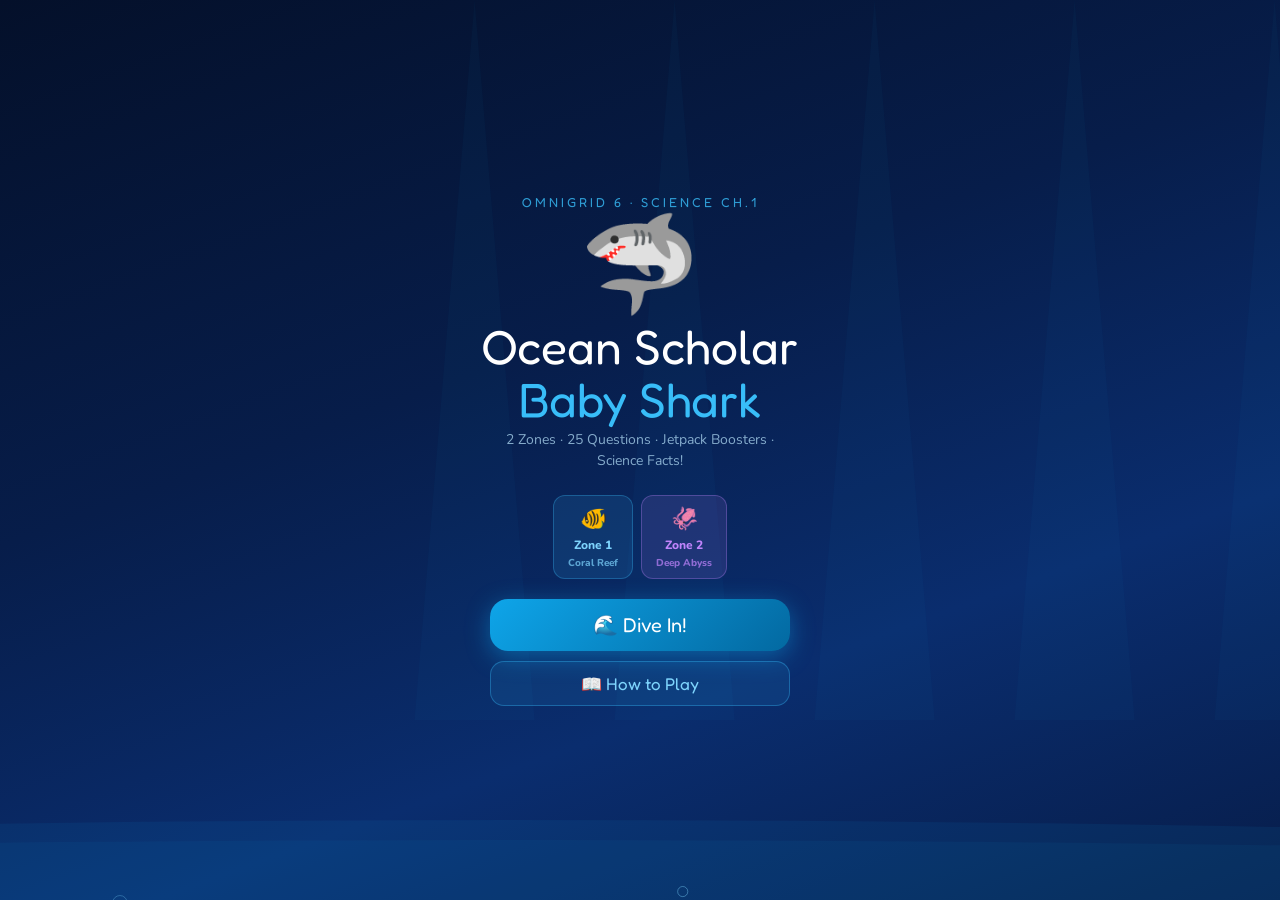
==== commit ffdb876c: "Update game.html" ====
--- a/game.html
+++ b/game.html
@@ -8,10 +8,10 @@
 <style>
 *{margin:0;padding:0;box-sizing:border-box}
 html,body{width:100%;height:100%;overflow:hidden;background:#071a3c;font-family:'Nunito',sans-serif;touch-action:none}
-canvas{display:block;position:fixed;inset:0;width:100%;height:100%;}
+canvas{display:block;position:fixed;inset:0;width:100%;height:100%;z-index:1;}
 
 /* NAV */
-.topnav{position:fixed;top:0;left:0;right:0;z-index:100;display:flex;align-items:center;gap:10px;padding:8px 16px;background:rgba(7,26,60,0.92);backdrop-filter:blur(12px);border-bottom:1px solid rgba(56,189,248,0.2);}
+.topnav{position:fixed;top:0;left:0;right:0;z-index:5100;display:flex;align-items:center;gap:10px;padding:8px 16px;background:rgba(7,26,60,0.92);backdrop-filter:blur(12px);border-bottom:1px solid rgba(56,189,248,0.2);}
 .nav-logo{font-family:'Fredoka One',cursive;font-size:1.1rem;color:#38bdf8;text-decoration:none;}
 .nav-logo span{color:#7dd3fc;}
 .nav-sep{color:rgba(255,255,255,0.3);}
@@ -19,7 +19,7 @@
 .nav-back{margin-left:auto;background:rgba(56,189,248,0.15);border:1px solid rgba(56,189,248,0.3);color:#7dd3fc;padding:5px 12px;border-radius:16px;text-decoration:none;font-size:12px;font-weight:800;}
 
 /* HUD */
-#hud{position:fixed;top:52px;left:0;right:0;z-index:50;display:flex;justify-content:center;gap:6px;padding:6px 8px;pointer-events:none;flex-wrap:wrap;}
+#hud{position:fixed;top:52px;left:0;right:0;z-index:5000;display:flex;justify-content:center;gap:6px;padding:6px 8px;pointer-events:none;flex-wrap:wrap;}
 .hud-pill{background:rgba(0,0,0,0.6);border:1px solid rgba(56,189,248,0.25);border-radius:20px;padding:4px 10px;color:#e0f2fe;font-size:11px;font-weight:800;display:flex;align-items:center;gap:4px;}
 .hud-pill span{color:#fbbf24;}
 .hud-pill.lives span{color:#f87171;}
@@ -31,7 +31,7 @@
 #jetpackFill{height:100%;background:linear-gradient(90deg,#fb923c,#fbbf24);border-radius:3px;transition:width 0.1s;}
 
 /* QUESTION BOX */
-#qBox{position:fixed;bottom:90px;left:50%;transform:translateX(-50%);background:rgba(4,12,30,0.97);border:2px solid #38bdf8;border-radius:20px;padding:16px 20px;width:min(500px,93vw);z-index:200;display:none;box-shadow:0 8px 40px rgba(14,165,233,0.3);}
+#qBox{position:fixed;bottom:90px;left:50%;transform:translateX(-50%);background:rgba(4,12,30,0.97);border:2px solid #38bdf8;border-radius:20px;padding:16px 20px;width:min(500px,93vw);z-index:7000;display:none;box-shadow:0 8px 40px rgba(14,165,233,0.3);}
 #qBox h3{font-family:'Fredoka One',cursive;color:#38bdf8;font-size:15px;margin-bottom:6px;display:flex;align-items:center;justify-content:space-between;}
 .q-zone-badge{font-size:10px;background:rgba(192,132,252,0.2);border:1px solid rgba(192,132,252,0.4);color:#c084fc;border-radius:8px;padding:2px 8px;}
 #qText{color:#e0f2fe;font-size:13px;line-height:1.5;margin-bottom:12px;}
@@ -42,19 +42,19 @@
 #qOpts button.wrong{background:rgba(239,68,68,0.2);border-color:#ef4444;color:#fca5a5;}
 
 /* FACT POPUP */
-#factPop{position:fixed;top:100px;left:50%;transform:translateX(-50%) scale(0.9);background:rgba(4,12,30,0.97);border:2px solid #fbbf24;border-radius:16px;padding:12px 18px;width:min(380px,88vw);text-align:center;z-index:200;display:none;animation:popIn .3s cubic-bezier(.34,1.56,.64,1) forwards;box-shadow:0 6px 30px rgba(251,191,36,0.25);}
+#factPop{position:fixed;top:100px;left:50%;transform:translateX(-50%) scale(0.9);background:rgba(4,12,30,0.97);border:2px solid #fbbf24;border-radius:16px;padding:12px 18px;width:min(380px,88vw);text-align:center;z-index:7000;display:none;animation:popIn .3s cubic-bezier(.34,1.56,.64,1) forwards;box-shadow:0 6px 30px rgba(251,191,36,0.25);}
 #factPop .fe{font-size:26px;margin-bottom:6px;}
 #factPop p{color:#fef3c7;font-size:12px;line-height:1.6;font-weight:700;}
 @keyframes popIn{from{transform:translateX(-50%) scale(0.8);opacity:0}to{transform:translateX(-50%) scale(1);opacity:1}}
 
 /* JETPACK PICKUP POPUP */
-#jetpackPop{position:fixed;top:50%;left:50%;transform:translate(-50%,-50%);background:linear-gradient(135deg,rgba(251,146,60,0.95),rgba(234,88,12,0.95));border:2px solid #fbbf24;border-radius:20px;padding:20px 30px;text-align:center;z-index:250;display:none;animation:popIn .3s cubic-bezier(.34,1.56,.64,1) forwards;}
+#jetpackPop{position:fixed;top:50%;left:50%;transform:translate(-50%,-50%);background:linear-gradient(135deg,rgba(251,146,60,0.95),rgba(234,88,12,0.95));border:2px solid #fbbf24;border-radius:20px;padding:20px 30px;text-align:center;z-index:7500;display:none;animation:popIn .3s cubic-bezier(.34,1.56,.64,1) forwards;}
 #jetpackPop .jp-icon{font-size:48px;margin-bottom:8px;}
 #jetpackPop h3{font-family:'Fredoka One',cursive;color:white;font-size:20px;margin-bottom:4px;}
 #jetpackPop p{color:rgba(255,255,255,0.85);font-size:13px;}
 
 /* LEVEL TRANSITION */
-#levelScreen{position:fixed;inset:0;z-index:400;background:rgba(4,8,20,0.97);display:none;flex-direction:column;align-items:center;justify-content:center;gap:14px;padding:20px;}
+#levelScreen{position:fixed;inset:0;z-index:8500;background:rgba(4,8,20,0.97);display:none;flex-direction:column;align-items:center;justify-content:center;gap:14px;padding:20px;}
 #levelScreen .ls-icon{font-size:60px;animation:splashBob 1.5s ease-in-out infinite;}
 #levelScreen h2{font-family:'Fredoka One',cursive;font-size:clamp(22px,5vw,30px);text-align:center;}
 #levelScreen p{color:#bae6fd;font-size:14px;text-align:center;max-width:320px;line-height:1.6;}
@@ -63,7 +63,7 @@
 .ls-btn{background:linear-gradient(135deg,#0ea5e9,#0369a1);border:none;border-radius:14px;color:white;font-family:'Fredoka One',cursive;font-size:18px;padding:12px 40px;cursor:pointer;box-shadow:0 4px 20px rgba(14,165,233,0.4);}
 
 /* GAME OVER */
-#gameOver{position:fixed;inset:0;z-index:300;background:rgba(4,8,20,0.97);display:none;flex-direction:column;align-items:center;justify-content:center;gap:10px;padding:20px;}
+#gameOver{position:fixed;inset:0;z-index:8500;background:rgba(4,8,20,0.97);display:none;flex-direction:column;align-items:center;justify-content:center;gap:10px;padding:20px;}
 #gameOver h2{font-family:'Fredoka One',cursive;font-size:28px;color:#f87171;}
 .final-score{font-family:'Fredoka One',cursive;font-size:48px;color:#fbbf24;}
 .stats-row{display:flex;gap:10px;flex-wrap:wrap;justify-content:center;}
@@ -73,8 +73,8 @@
 .replay-btn{background:linear-gradient(135deg,#0ea5e9,#0369a1);border:none;border-radius:14px;color:white;font-family:'Fredoka One',cursive;font-size:16px;padding:12px 36px;cursor:pointer;margin-top:6px;}
 
 /* SPLASH */
-#splash{position:fixed;inset:0;z-index:500;background:linear-gradient(160deg,#04102a,#071d4a 40%,#0a2d6e 70%,#071d4a);display:flex;flex-direction:column;align-items:center;justify-content:center;overflow:hidden;}
-#splashCanvas{position:absolute;inset:0;width:100%;height:100%;pointer-events:none;}
+#splash{position:fixed;inset:0;z-index:9000;background:linear-gradient(160deg,#04102a,#071d4a 40%,#0a2d6e 70%,#071d4a);display:flex;flex-direction:column;align-items:center;justify-content:center;overflow:hidden;}
+#splashCanvas{position:absolute;inset:0;width:100%;height:100%;pointer-events:none;z-index:1;}
 .splash-content{position:relative;z-index:2;display:flex;flex-direction:column;align-items:center;gap:0;text-align:center;padding:20px;}
 .splash-logo{font-family:'Fredoka One',cursive;font-size:13px;color:#38bdf8;letter-spacing:3px;text-transform:uppercase;margin-bottom:8px;opacity:0.8;}
 .splash-shark{font-size:clamp(70px,14vw,96px);animation:splashBob 2s ease-in-out infinite;line-height:1;margin-bottom:6px;}
@@ -96,7 +96,7 @@
 @keyframes waveMove{0%{transform:translateX(0)}100%{transform:translateX(50%)}}
 
 /* INSTRUCTIONS */
-#instructions{position:fixed;inset:0;z-index:400;background:linear-gradient(160deg,#04102a 0%,#071d4a 100%);display:none;flex-direction:column;align-items:flex-start;overflow-y:auto;-webkit-overflow-scrolling:touch;}
+#instructions{position:fixed;inset:0;z-index:8900;background:linear-gradient(160deg,#04102a 0%,#071d4a 100%);display:none;flex-direction:column;align-items:flex-start;overflow-y:auto;-webkit-overflow-scrolling:touch;}
 .inst-nav{width:100%;padding:12px 20px;display:flex;align-items:center;gap:12px;background:rgba(255,255,255,0.04);border-bottom:1px solid rgba(56,189,248,0.15);flex-shrink:0;}
 .inst-nav h2{font-family:'Fredoka One',cursive;color:#38bdf8;font-size:1.2rem;flex:1;text-align:center;}
 .inst-back{background:rgba(56,189,248,0.1);border:1.5px solid rgba(56,189,248,0.35);border-radius:10px;color:#7dd3fc;padding:7px 16px;font-size:13px;font-weight:800;cursor:pointer;font-family:'Nunito',sans-serif;}
@@ -128,7 +128,7 @@
 .sound-toggle{position:fixed;top:8px;right:70px;z-index:600;background:rgba(0,0,0,0.4);border:1px solid rgba(56,189,248,0.25);border-radius:50%;width:36px;height:36px;cursor:pointer;display:none;align-items:center;justify-content:center;font-size:16px;color:white;}
 
 /* LEVEL UP BANNER */
-#lvlBanner{position:fixed;top:50%;left:50%;transform:translate(-50%,-50%);background:rgba(14,165,233,0.95);border-radius:20px;padding:16px 36px;font-family:'Fredoka One',cursive;font-size:24px;color:white;z-index:150;display:none;text-align:center;box-shadow:0 8px 40px rgba(14,165,233,0.5);}
+#lvlBanner{z-index:6000;position:fixed;top:50%;left:50%;transform:translate(-50%,-50%);background:rgba(14,165,233,0.95);border-radius:20px;padding:16px 36px;font-family:'Fredoka One',cursive;font-size:24px;color:white;z-index:150;display:none;text-align:center;box-shadow:0 8px 40px rgba(14,165,233,0.5);}
 
 /* MOBILE CONTROLS */
 #mControls{position:fixed;bottom:16px;left:50%;transform:translateX(-50%);display:flex;gap:12px;z-index:50;}
@@ -154,7 +154,7 @@
   <div class="hud-pill" id="jetpackHud">🚀 <span id="jetpackTime">5</span>s <div id="jetpackBar"><div id="jetpackFill" style="width:100%"></div></div></div>
 </div>
 
-<canvas id="gc"></canvas>
+<canvas id="gc" style="z-index:1;"></canvas>
 
 <div id="qBox">
   <h3>🔬 Science Question! <span class="q-zone-badge" id="qZoneBadge">Zone 1</span></h3>
@@ -956,7 +956,15 @@
 }
 function hideInstructions(){const el=document.getElementById('instructions');if(el)el.style.display='none';}
 
-window.addEventListener('load',initSplashAnim);
+window.addEventListener('load',()=>{
+  // Set game canvas size
+  const gc=document.getElementById('gc');
+  if(gc){gc.width=window.innerWidth;gc.height=window.innerHeight;}
+  initSplashAnim();
+  // Ensure splash is visible
+  const sp=document.getElementById('splash');
+  if(sp){sp.style.display='flex';sp.style.zIndex='9000';}
+});
 </script>
 </body>
 </html>
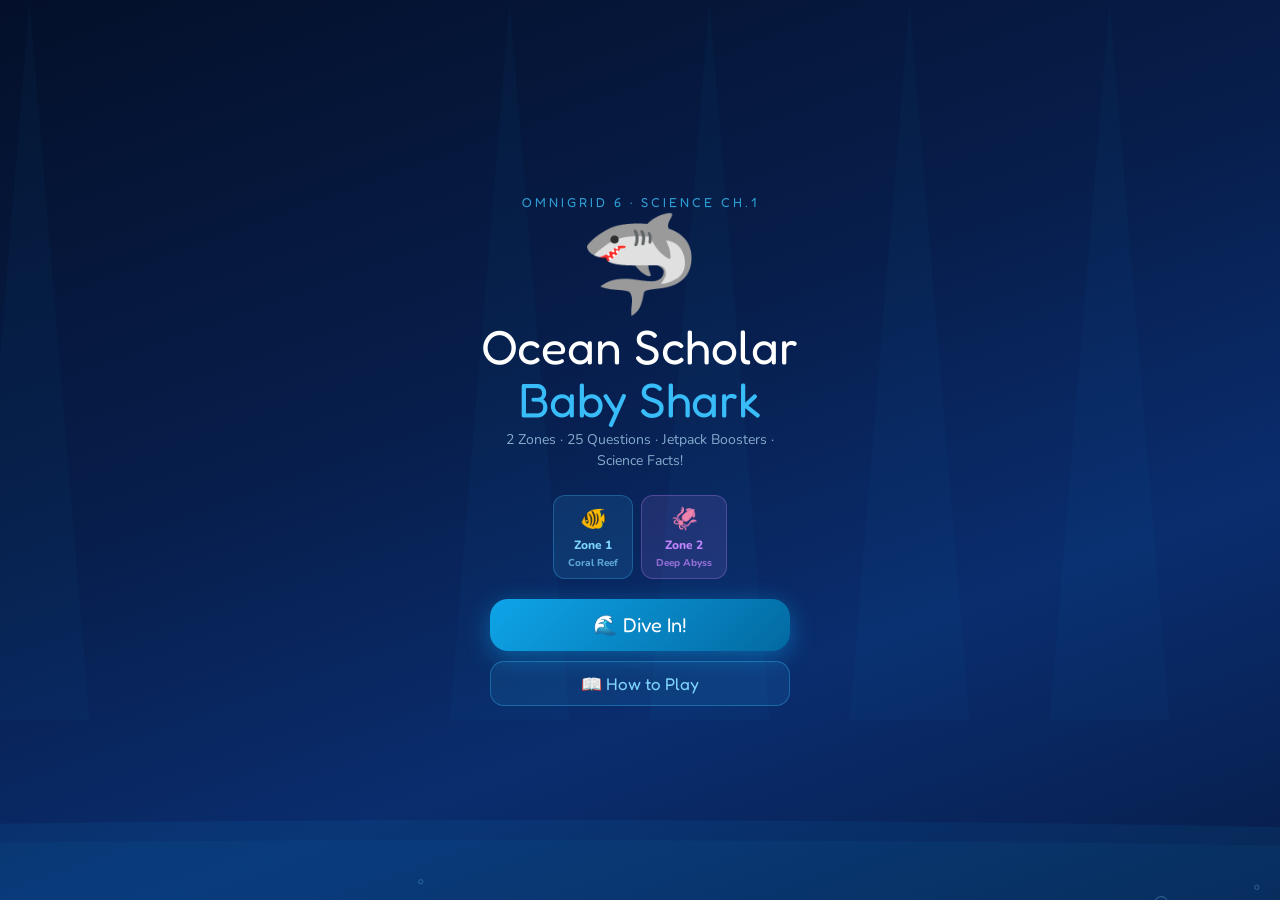
==== commit b384dcde: "Added coolie game" ====
--- a/game.html
+++ b/game.html
@@ -1,970 +1,1828 @@
 <!DOCTYPE html>
 <html lang="en">
+
 <head>
-<meta charset="UTF-8">
-<meta name="viewport" content="width=device-width, initial-scale=1.0, maximum-scale=1.0, user-scalable=no">
-<title>Ocean Scholar — Baby Shark | OmniGrid 6</title>
-<link href="https://fonts.googleapis.com/css2?family=Nunito:wght@400;700;800;900&family=Fredoka+One&display=swap" rel="stylesheet">
-<style>
-*{margin:0;padding:0;box-sizing:border-box}
-html,body{width:100%;height:100%;overflow:hidden;background:#071a3c;font-family:'Nunito',sans-serif;touch-action:none}
-canvas{display:block;position:fixed;inset:0;width:100%;height:100%;z-index:1;}
-
-/* NAV */
-.topnav{position:fixed;top:0;left:0;right:0;z-index:5100;display:flex;align-items:center;gap:10px;padding:8px 16px;background:rgba(7,26,60,0.92);backdrop-filter:blur(12px);border-bottom:1px solid rgba(56,189,248,0.2);}
-.nav-logo{font-family:'Fredoka One',cursive;font-size:1.1rem;color:#38bdf8;text-decoration:none;}
-.nav-logo span{color:#7dd3fc;}
-.nav-sep{color:rgba(255,255,255,0.3);}
-.nav-curr{font-family:'Fredoka One',cursive;font-size:1rem;color:white;}
-.nav-back{margin-left:auto;background:rgba(56,189,248,0.15);border:1px solid rgba(56,189,248,0.3);color:#7dd3fc;padding:5px 12px;border-radius:16px;text-decoration:none;font-size:12px;font-weight:800;}
-
-/* HUD */
-#hud{position:fixed;top:52px;left:0;right:0;z-index:5000;display:flex;justify-content:center;gap:6px;padding:6px 8px;pointer-events:none;flex-wrap:wrap;}
-.hud-pill{background:rgba(0,0,0,0.6);border:1px solid rgba(56,189,248,0.25);border-radius:20px;padding:4px 10px;color:#e0f2fe;font-size:11px;font-weight:800;display:flex;align-items:center;gap:4px;}
-.hud-pill span{color:#fbbf24;}
-.hud-pill.lives span{color:#f87171;}
-.hud-pill.facts span{color:#4ade80;}
-.hud-pill.zone span{color:#c084fc;}
-#jetpackHud{background:rgba(251,146,60,0.25);border-color:rgba(251,146,60,0.5);display:none;}
-#jetpackHud span{color:#fb923c;}
-#jetpackBar{width:60px;height:6px;background:rgba(255,255,255,0.15);border-radius:3px;overflow:hidden;margin-left:2px;}
-#jetpackFill{height:100%;background:linear-gradient(90deg,#fb923c,#fbbf24);border-radius:3px;transition:width 0.1s;}
-
-/* QUESTION BOX */
-#qBox{position:fixed;bottom:90px;left:50%;transform:translateX(-50%);background:rgba(4,12,30,0.97);border:2px solid #38bdf8;border-radius:20px;padding:16px 20px;width:min(500px,93vw);z-index:7000;display:none;box-shadow:0 8px 40px rgba(14,165,233,0.3);}
-#qBox h3{font-family:'Fredoka One',cursive;color:#38bdf8;font-size:15px;margin-bottom:6px;display:flex;align-items:center;justify-content:space-between;}
-.q-zone-badge{font-size:10px;background:rgba(192,132,252,0.2);border:1px solid rgba(192,132,252,0.4);color:#c084fc;border-radius:8px;padding:2px 8px;}
-#qText{color:#e0f2fe;font-size:13px;line-height:1.5;margin-bottom:12px;}
-#qOpts{display:flex;flex-direction:column;gap:7px;}
-#qOpts button{background:rgba(14,95,160,0.3);border:1.5px solid rgba(56,189,248,0.3);border-radius:12px;color:#e0f2fe;font-family:'Nunito',sans-serif;font-size:12px;font-weight:700;padding:9px 14px;cursor:pointer;text-align:left;transition:all 0.2s;}
-#qOpts button:hover{background:rgba(56,189,248,0.2);}
-#qOpts button.correct{background:rgba(34,197,94,0.25);border-color:#22c55e;color:#86efac;}
-#qOpts button.wrong{background:rgba(239,68,68,0.2);border-color:#ef4444;color:#fca5a5;}
-
-/* FACT POPUP */
-#factPop{position:fixed;top:100px;left:50%;transform:translateX(-50%) scale(0.9);background:rgba(4,12,30,0.97);border:2px solid #fbbf24;border-radius:16px;padding:12px 18px;width:min(380px,88vw);text-align:center;z-index:7000;display:none;animation:popIn .3s cubic-bezier(.34,1.56,.64,1) forwards;box-shadow:0 6px 30px rgba(251,191,36,0.25);}
-#factPop .fe{font-size:26px;margin-bottom:6px;}
-#factPop p{color:#fef3c7;font-size:12px;line-height:1.6;font-weight:700;}
-@keyframes popIn{from{transform:translateX(-50%) scale(0.8);opacity:0}to{transform:translateX(-50%) scale(1);opacity:1}}
-
-/* JETPACK PICKUP POPUP */
-#jetpackPop{position:fixed;top:50%;left:50%;transform:translate(-50%,-50%);background:linear-gradient(135deg,rgba(251,146,60,0.95),rgba(234,88,12,0.95));border:2px solid #fbbf24;border-radius:20px;padding:20px 30px;text-align:center;z-index:7500;display:none;animation:popIn .3s cubic-bezier(.34,1.56,.64,1) forwards;}
-#jetpackPop .jp-icon{font-size:48px;margin-bottom:8px;}
-#jetpackPop h3{font-family:'Fredoka One',cursive;color:white;font-size:20px;margin-bottom:4px;}
-#jetpackPop p{color:rgba(255,255,255,0.85);font-size:13px;}
-
-/* LEVEL TRANSITION */
-#levelScreen{position:fixed;inset:0;z-index:8500;background:rgba(4,8,20,0.97);display:none;flex-direction:column;align-items:center;justify-content:center;gap:14px;padding:20px;}
-#levelScreen .ls-icon{font-size:60px;animation:splashBob 1.5s ease-in-out infinite;}
-#levelScreen h2{font-family:'Fredoka One',cursive;font-size:clamp(22px,5vw,30px);text-align:center;}
-#levelScreen p{color:#bae6fd;font-size:14px;text-align:center;max-width:320px;line-height:1.6;}
-.ls-features{display:flex;gap:8px;flex-wrap:wrap;justify-content:center;}
-.ls-feat{background:rgba(56,189,248,0.1);border:1px solid rgba(56,189,248,0.25);border-radius:10px;padding:6px 14px;font-size:12px;font-weight:800;color:#7dd3fc;}
-.ls-btn{background:linear-gradient(135deg,#0ea5e9,#0369a1);border:none;border-radius:14px;color:white;font-family:'Fredoka One',cursive;font-size:18px;padding:12px 40px;cursor:pointer;box-shadow:0 4px 20px rgba(14,165,233,0.4);}
-
-/* GAME OVER */
-#gameOver{position:fixed;inset:0;z-index:8500;background:rgba(4,8,20,0.97);display:none;flex-direction:column;align-items:center;justify-content:center;gap:10px;padding:20px;}
-#gameOver h2{font-family:'Fredoka One',cursive;font-size:28px;color:#f87171;}
-.final-score{font-family:'Fredoka One',cursive;font-size:48px;color:#fbbf24;}
-.stats-row{display:flex;gap:10px;flex-wrap:wrap;justify-content:center;}
-.stat-card{background:rgba(56,189,248,0.1);border:1px solid rgba(56,189,248,0.25);border-radius:12px;padding:10px 16px;text-align:center;}
-.stat-card .num{font-family:'Fredoka One',cursive;font-size:22px;color:#38bdf8;}
-.stat-card .lbl{font-size:10px;color:rgba(255,255,255,0.5);font-weight:700;}
-.replay-btn{background:linear-gradient(135deg,#0ea5e9,#0369a1);border:none;border-radius:14px;color:white;font-family:'Fredoka One',cursive;font-size:16px;padding:12px 36px;cursor:pointer;margin-top:6px;}
-
-/* SPLASH */
-#splash{position:fixed;inset:0;z-index:9000;background:linear-gradient(160deg,#04102a,#071d4a 40%,#0a2d6e 70%,#071d4a);display:flex;flex-direction:column;align-items:center;justify-content:center;overflow:hidden;}
-#splashCanvas{position:absolute;inset:0;width:100%;height:100%;pointer-events:none;z-index:1;}
-.splash-content{position:relative;z-index:2;display:flex;flex-direction:column;align-items:center;gap:0;text-align:center;padding:20px;}
-.splash-logo{font-family:'Fredoka One',cursive;font-size:13px;color:#38bdf8;letter-spacing:3px;text-transform:uppercase;margin-bottom:8px;opacity:0.8;}
-.splash-shark{font-size:clamp(70px,14vw,96px);animation:splashBob 2s ease-in-out infinite;line-height:1;margin-bottom:6px;}
-@keyframes splashBob{0%,100%{transform:translateY(0) rotate(-3deg)}50%{transform:translateY(-14px) rotate(3deg)}}
-.splash-title{font-family:'Fredoka One',cursive;font-size:clamp(26px,6vw,48px);line-height:1.1;margin-bottom:4px;}
-.splash-title .t1{color:white;}.splash-title .t2{color:#38bdf8;}
-.splash-sub{color:rgba(186,230,253,0.7);font-size:clamp(11px,2.5vw,14px);margin-bottom:24px;max-width:300px;line-height:1.5;}
-.splash-zones{display:flex;gap:8px;margin-bottom:20px;flex-wrap:wrap;justify-content:center;}
-.zone-chip{border-radius:12px;padding:8px 14px;font-size:12px;font-weight:800;display:flex;flex-direction:column;align-items:center;gap:3px;}
-.zone-chip .zc-icon{font-size:22px;}
-.zone-chip.z1{background:rgba(56,189,248,0.12);border:1.5px solid rgba(56,189,248,0.3);color:#7dd3fc;}
-.zone-chip.z2{background:rgba(192,132,252,0.12);border:1.5px solid rgba(192,132,252,0.3);color:#c084fc;}
-.splash-btns{display:flex;flex-direction:column;gap:10px;align-items:center;width:min(300px,80vw);}
-.btn-play{width:100%;background:linear-gradient(135deg,#0ea5e9,#0369a1);border:none;border-radius:18px;color:white;font-family:'Fredoka One',cursive;font-size:clamp(16px,4vw,20px);padding:14px 0;cursor:pointer;box-shadow:0 6px 24px rgba(14,165,233,0.45);display:flex;align-items:center;justify-content:center;gap:8px;}
-.btn-how{width:100%;background:rgba(56,189,248,0.1);border:1.5px solid rgba(56,189,248,0.35);border-radius:14px;color:#7dd3fc;font-family:'Fredoka One',cursive;font-size:clamp(14px,3.5vw,17px);padding:11px 0;cursor:pointer;display:flex;align-items:center;justify-content:center;gap:6px;}
-.splash-waves{position:absolute;bottom:0;left:0;right:0;height:80px;overflow:hidden;}
-.splash-waves::before,.splash-waves::after{content:'';position:absolute;bottom:0;left:-50%;width:200%;height:80px;background:rgba(14,165,233,0.07);border-radius:45% 55% 0 0;animation:waveMove 7s linear infinite;}
-.splash-waves::after{height:60px;background:rgba(14,165,233,0.05);animation:waveMove 5s linear infinite reverse;animation-delay:-2s;}
-@keyframes waveMove{0%{transform:translateX(0)}100%{transform:translateX(50%)}}
-
-/* INSTRUCTIONS */
-#instructions{position:fixed;inset:0;z-index:8900;background:linear-gradient(160deg,#04102a 0%,#071d4a 100%);display:none;flex-direction:column;align-items:flex-start;overflow-y:auto;-webkit-overflow-scrolling:touch;}
-.inst-nav{width:100%;padding:12px 20px;display:flex;align-items:center;gap:12px;background:rgba(255,255,255,0.04);border-bottom:1px solid rgba(56,189,248,0.15);flex-shrink:0;}
-.inst-nav h2{font-family:'Fredoka One',cursive;color:#38bdf8;font-size:1.2rem;flex:1;text-align:center;}
-.inst-back{background:rgba(56,189,248,0.1);border:1.5px solid rgba(56,189,248,0.35);border-radius:10px;color:#7dd3fc;padding:7px 16px;font-size:13px;font-weight:800;cursor:pointer;font-family:'Nunito',sans-serif;}
-.inst-body{padding:20px;width:min(560px,100%);margin:0 auto;color:#e0f2fe;}
-.inst-section{margin-bottom:20px;}
-.inst-section h3{font-family:'Fredoka One',cursive;font-size:1.1rem;color:#38bdf8 !important;margin-bottom:12px;display:flex;align-items:center;gap:8px;border-bottom:1px solid rgba(56,189,248,0.12);padding-bottom:8px;}
-.inst-grid{display:grid;grid-template-columns:1fr 1fr;gap:8px;}
-.inst-card{background:rgba(255,255,255,0.05);border:1px solid rgba(56,189,248,0.15);border-radius:14px;padding:12px 14px;display:flex;align-items:flex-start;gap:10px;}
-.inst-card .ic-icon{font-size:22px;flex-shrink:0;}
-.inst-card .ic-title{font-size:13px;font-weight:900;color:#e0f2fe;margin-bottom:4px;}
-.inst-card .ic-desc{font-size:12px;color:rgba(186,230,253,0.85);line-height:1.55;}
-.ctrl-chip{background:rgba(56,189,248,0.1);border:1px solid rgba(56,189,248,0.25);border-radius:8px;padding:5px 12px;color:#7dd3fc;font-size:11px;font-weight:800;display:inline-flex;align-items:center;gap:5px;margin:3px;}
-.ctrl-chip .key{background:rgba(255,255,255,0.12);border:1px solid rgba(255,255,255,0.2);border-radius:5px;padding:2px 7px;font-size:10px;font-weight:900;color:white;font-family:monospace;}
-.scoring-table{width:100%;border-collapse:collapse;}
-.scoring-table td{padding:8px 10px;border-bottom:1px solid rgba(56,189,248,0.1);font-size:13px;color:#bae6fd;}
-.scoring-table td:first-child{font-size:16px;width:36px;}
-.scoring-table td:last-child{font-weight:800;color:#fbbf24;text-align:right;}
-.zone-cards{display:grid;grid-template-columns:1fr 1fr;gap:10px;}
-.zone-card{border-radius:14px;padding:14px;font-size:12px;line-height:1.6;color:#bae6fd;}
-.zone-card h4{font-family:'Fredoka One',cursive;font-size:1rem;margin-bottom:6px;}
-.zone-card.z1{background:rgba(56,189,248,0.08);border:1.5px solid rgba(56,189,248,0.25);}
-.zone-card.z1 h4{color:#38bdf8;}
-.zone-card.z2{background:rgba(192,132,252,0.08);border:1.5px solid rgba(192,132,252,0.25);}
-.zone-card.z2 h4{color:#c084fc;}
-.zone-card p{color:rgba(186,230,253,0.75);}
-.inst-start{width:100%;background:linear-gradient(135deg,#0ea5e9,#0369a1);border:none;border-radius:16px;color:white;font-family:'Fredoka One',cursive;font-size:18px;padding:14px;cursor:pointer;margin-top:8px;margin-bottom:20px;}
-
-/* SOUND TOGGLE */
-.sound-toggle{position:fixed;top:8px;right:70px;z-index:600;background:rgba(0,0,0,0.4);border:1px solid rgba(56,189,248,0.25);border-radius:50%;width:36px;height:36px;cursor:pointer;display:none;align-items:center;justify-content:center;font-size:16px;color:white;}
-
-/* LEVEL UP BANNER */
-#lvlBanner{z-index:6000;position:fixed;top:50%;left:50%;transform:translate(-50%,-50%);background:rgba(14,165,233,0.95);border-radius:20px;padding:16px 36px;font-family:'Fredoka One',cursive;font-size:24px;color:white;z-index:150;display:none;text-align:center;box-shadow:0 8px 40px rgba(14,165,233,0.5);}
-
-/* MOBILE CONTROLS */
-#mControls{position:fixed;bottom:16px;left:50%;transform:translateX(-50%);display:flex;gap:12px;z-index:50;}
-#mControls button{background:rgba(0,0,0,0.5);border:2px solid rgba(255,255,255,0.2);border-radius:50%;color:white;font-size:20px;width:54px;height:54px;cursor:pointer;display:flex;align-items:center;justify-content:center;}
-#mControls button:active{background:rgba(56,189,248,0.3);}
-</style>
+  <meta charset="UTF-8">
+  <meta name="viewport" content="width=device-width, initial-scale=1.0, maximum-scale=1.0, user-scalable=no">
+  <title>Ocean Scholar — Baby Shark | OmniGrid 6</title>
+  <link href="https://fonts.googleapis.com/css2?family=Nunito:wght@400;700;800;900&family=Fredoka+One&display=swap"
+    rel="stylesheet">
+  <style>
+    * {
+      margin: 0;
+      padding: 0;
+      box-sizing: border-box
+    }
+
+    html,
+    body {
+      width: 100%;
+      height: 100%;
+      overflow: hidden;
+      background: #071a3c;
+      font-family: 'Nunito', sans-serif;
+      touch-action: none
+    }
+
+    canvas {
+      display: block;
+      position: fixed;
+      inset: 0;
+      width: 100%;
+      height: 100%;
+      z-index: 1;
+    }
+
+    /* NAV */
+    .topnav {
+      position: fixed;
+      top: 0;
+      left: 0;
+      right: 0;
+      z-index: 5100;
+      display: flex;
+      align-items: center;
+      gap: 10px;
+      padding: 8px 16px;
+      background: rgba(7, 26, 60, 0.92);
+      backdrop-filter: blur(12px);
+      border-bottom: 1px solid rgba(56, 189, 248, 0.2);
+    }
+
+    .nav-logo {
+      font-family: 'Fredoka One', cursive;
+      font-size: 1.1rem;
+      color: #38bdf8;
+      text-decoration: none;
+    }
+
+    .nav-logo span {
+      color: #7dd3fc;
+    }
+
+    .nav-sep {
+      color: rgba(255, 255, 255, 0.3);
+    }
+
+    .nav-curr {
+      font-family: 'Fredoka One', cursive;
+      font-size: 1rem;
+      color: white;
+    }
+
+    .nav-back {
+      margin-left: auto;
+      background: rgba(56, 189, 248, 0.15);
+      border: 1px solid rgba(56, 189, 248, 0.3);
+      color: #7dd3fc;
+      padding: 5px 12px;
+      border-radius: 16px;
+      text-decoration: none;
+      font-size: 12px;
+      font-weight: 800;
+    }
+
+    /* HUD */
+    #hud {
+      position: fixed;
+      top: 52px;
+      left: 0;
+      right: 0;
+      z-index: 5000;
+      display: flex;
+      justify-content: center;
+      gap: 6px;
+      padding: 6px 8px;
+      pointer-events: none;
+      flex-wrap: wrap;
+    }
+
+    .hud-pill {
+      background: rgba(0, 0, 0, 0.6);
+      border: 1px solid rgba(56, 189, 248, 0.25);
+      border-radius: 20px;
+      padding: 4px 10px;
+      color: #e0f2fe;
+      font-size: 11px;
+      font-weight: 800;
+      display: flex;
+      align-items: center;
+      gap: 4px;
+    }
+
+    .hud-pill span {
+      color: #fbbf24;
+    }
+
+    .hud-pill.lives span {
+      color: #f87171;
+    }
+
+    .hud-pill.facts span {
+      color: #4ade80;
+    }
+
+    .hud-pill.zone span {
+      color: #c084fc;
+    }
+
+    #jetpackHud {
+      background: rgba(251, 146, 60, 0.25);
+      border-color: rgba(251, 146, 60, 0.5);
+      display: none;
+    }
+
+    #jetpackHud span {
+      color: #fb923c;
+    }
+
+    #jetpackBar {
+      width: 60px;
+      height: 6px;
+      background: rgba(255, 255, 255, 0.15);
+      border-radius: 3px;
+      overflow: hidden;
+      margin-left: 2px;
+    }
+
+    #jetpackFill {
+      height: 100%;
+      background: linear-gradient(90deg, #fb923c, #fbbf24);
+      border-radius: 3px;
+      transition: width 0.1s;
+    }
+
+    /* QUESTION BOX */
+    #qBox {
+      position: fixed;
+      bottom: 90px;
+      left: 50%;
+      transform: translateX(-50%);
+      background: rgba(4, 12, 30, 0.97);
+      border: 2px solid #38bdf8;
+      border-radius: 20px;
+      padding: 16px 20px;
+      width: min(500px, 93vw);
+      z-index: 7000;
+      display: none;
+      box-shadow: 0 8px 40px rgba(14, 165, 233, 0.3);
+    }
+
+    #qBox h3 {
+      font-family: 'Fredoka One', cursive;
+      color: #38bdf8;
+      font-size: 15px;
+      margin-bottom: 6px;
+      display: flex;
+      align-items: center;
+      justify-content: space-between;
+    }
+
+    .q-zone-badge {
+      font-size: 10px;
+      background: rgba(192, 132, 252, 0.2);
+      border: 1px solid rgba(192, 132, 252, 0.4);
+      color: #c084fc;
+      border-radius: 8px;
+      padding: 2px 8px;
+    }
+
+    #qText {
+      color: #e0f2fe;
+      font-size: 13px;
+      line-height: 1.5;
+      margin-bottom: 12px;
+    }
+
+    #qOpts {
+      display: flex;
+      flex-direction: column;
+      gap: 7px;
+    }
+
+    #qOpts button {
+      background: rgba(14, 95, 160, 0.3);
+      border: 1.5px solid rgba(56, 189, 248, 0.3);
+      border-radius: 12px;
+      color: #e0f2fe;
+      font-family: 'Nunito', sans-serif;
+      font-size: 12px;
+      font-weight: 700;
+      padding: 9px 14px;
+      cursor: pointer;
+      text-align: left;
+      transition: all 0.2s;
+    }
+
+    #qOpts button:hover {
+      background: rgba(56, 189, 248, 0.2);
+    }
+
+    #qOpts button.correct {
+      background: rgba(34, 197, 94, 0.25);
+      border-color: #22c55e;
+      color: #86efac;
+    }
+
+    #qOpts button.wrong {
+      background: rgba(239, 68, 68, 0.2);
+      border-color: #ef4444;
+      color: #fca5a5;
+    }
+
+    /* FACT POPUP */
+    #factPop {
+      position: fixed;
+      top: 100px;
+      left: 50%;
+      transform: translateX(-50%) scale(0.9);
+      background: rgba(4, 12, 30, 0.97);
+      border: 2px solid #fbbf24;
+      border-radius: 16px;
+      padding: 12px 18px;
+      width: min(380px, 88vw);
+      text-align: center;
+      z-index: 7000;
+      display: none;
+      animation: popIn .3s cubic-bezier(.34, 1.56, .64, 1) forwards;
+      box-shadow: 0 6px 30px rgba(251, 191, 36, 0.25);
+    }
+
+    #factPop .fe {
+      font-size: 26px;
+      margin-bottom: 6px;
+    }
+
+    #factPop p {
+      color: #fef3c7;
+      font-size: 12px;
+      line-height: 1.6;
+      font-weight: 700;
+    }
+
+    @keyframes popIn {
+      from {
+        transform: translateX(-50%) scale(0.8);
+        opacity: 0
+      }
+
+      to {
+        transform: translateX(-50%) scale(1);
+        opacity: 1
+      }
+    }
+
+    /* JETPACK PICKUP POPUP */
+    #jetpackPop {
+      position: fixed;
+      top: 50%;
+      left: 50%;
+      transform: translate(-50%, -50%);
+      background: linear-gradient(135deg, rgba(251, 146, 60, 0.95), rgba(234, 88, 12, 0.95));
+      border: 2px solid #fbbf24;
+      border-radius: 20px;
+      padding: 20px 30px;
+      text-align: center;
+      z-index: 7500;
+      display: none;
+      animation: popIn .3s cubic-bezier(.34, 1.56, .64, 1) forwards;
+    }
+
+    #jetpackPop .jp-icon {
+      font-size: 48px;
+      margin-bottom: 8px;
+    }
+
+    #jetpackPop h3 {
+      font-family: 'Fredoka One', cursive;
+      color: white;
+      font-size: 20px;
+      margin-bottom: 4px;
+    }
+
+    #jetpackPop p {
+      color: rgba(255, 255, 255, 0.85);
+      font-size: 13px;
+    }
+
+    /* LEVEL TRANSITION */
+    #levelScreen {
+      position: fixed;
+      inset: 0;
+      z-index: 8500;
+      background: rgba(4, 8, 20, 0.97);
+      display: none;
+      flex-direction: column;
+      align-items: center;
+      justify-content: center;
+      gap: 14px;
+      padding: 20px;
+    }
+
+    #levelScreen .ls-icon {
+      font-size: 60px;
+      animation: splashBob 1.5s ease-in-out infinite;
+    }
+
+    #levelScreen h2 {
+      font-family: 'Fredoka One', cursive;
+      font-size: clamp(22px, 5vw, 30px);
+      text-align: center;
+    }
+
+    #levelScreen p {
+      color: #bae6fd;
+      font-size: 14px;
+      text-align: center;
+      max-width: 320px;
+      line-height: 1.6;
+    }
+
+    .ls-features {
+      display: flex;
+      gap: 8px;
+      flex-wrap: wrap;
+      justify-content: center;
+    }
+
+    .ls-feat {
+      background: rgba(56, 189, 248, 0.1);
+      border: 1px solid rgba(56, 189, 248, 0.25);
+      border-radius: 10px;
+      padding: 6px 14px;
+      font-size: 12px;
+      font-weight: 800;
+      color: #7dd3fc;
+    }
+
+    .ls-btn {
+      background: linear-gradient(135deg, #0ea5e9, #0369a1);
+      border: none;
+      border-radius: 14px;
+      color: white;
+      font-family: 'Fredoka One', cursive;
+      font-size: 18px;
+      padding: 12px 40px;
+      cursor: pointer;
+      box-shadow: 0 4px 20px rgba(14, 165, 233, 0.4);
+    }
+
+    /* GAME OVER */
+    #gameOver {
+      position: fixed;
+      inset: 0;
+      z-index: 8500;
+      background: rgba(4, 8, 20, 0.97);
+      display: none;
+      flex-direction: column;
+      align-items: center;
+      justify-content: center;
+      gap: 10px;
+      padding: 20px;
+    }
+
+    #gameOver h2 {
+      font-family: 'Fredoka One', cursive;
+      font-size: 28px;
+      color: #f87171;
+    }
+
+    .final-score {
+      font-family: 'Fredoka One', cursive;
+      font-size: 48px;
+      color: #fbbf24;
+    }
+
+    .stats-row {
+      display: flex;
+      gap: 10px;
+      flex-wrap: wrap;
+      justify-content: center;
+    }
+
+    .stat-card {
+      background: rgba(56, 189, 248, 0.1);
+      border: 1px solid rgba(56, 189, 248, 0.25);
+      border-radius: 12px;
+      padding: 10px 16px;
+      text-align: center;
+    }
+
+    .stat-card .num {
+      font-family: 'Fredoka One', cursive;
+      font-size: 22px;
+      color: #38bdf8;
+    }
+
+    .stat-card .lbl {
+      font-size: 10px;
+      color: rgba(255, 255, 255, 0.5);
+      font-weight: 700;
+    }
+
+    .replay-btn {
+      background: linear-gradient(135deg, #0ea5e9, #0369a1);
+      border: none;
+      border-radius: 14px;
+      color: white;
+      font-family: 'Fredoka One', cursive;
+      font-size: 16px;
+      padding: 12px 36px;
+      cursor: pointer;
+      margin-top: 6px;
+    }
+
+    /* SPLASH */
+    #splash {
+      position: fixed;
+      inset: 0;
+      z-index: 9000;
+      background: linear-gradient(160deg, #04102a, #071d4a 40%, #0a2d6e 70%, #071d4a);
+      display: flex;
+      flex-direction: column;
+      align-items: center;
+      justify-content: center;
+      overflow: hidden;
+    }
+
+    #splashCanvas {
+      position: absolute;
+      inset: 0;
+      width: 100%;
+      height: 100%;
+      pointer-events: none;
+      z-index: 1;
+    }
+
+    .splash-content {
+      position: relative;
+      z-index: 2;
+      display: flex;
+      flex-direction: column;
+      align-items: center;
+      gap: 0;
+      text-align: center;
+      padding: 20px;
+    }
+
+    .splash-logo {
+      font-family: 'Fredoka One', cursive;
+      font-size: 13px;
+      color: #38bdf8;
+      letter-spacing: 3px;
+      text-transform: uppercase;
+      margin-bottom: 8px;
+      opacity: 0.8;
+    }
+
+    .splash-shark {
+      font-size: clamp(70px, 14vw, 96px);
+      animation: splashBob 2s ease-in-out infinite;
+      line-height: 1;
+      margin-bottom: 6px;
+    }
+
+    @keyframes splashBob {
+
+      0%,
+      100% {
+        transform: translateY(0) rotate(-3deg)
+      }
+
+      50% {
+        transform: translateY(-14px) rotate(3deg)
+      }
+    }
+
+    .splash-title {
+      font-family: 'Fredoka One', cursive;
+      font-size: clamp(26px, 6vw, 48px);
+      line-height: 1.1;
+      margin-bottom: 4px;
+    }
+
+    .splash-title .t1 {
+      color: white;
+    }
+
+    .splash-title .t2 {
+      color: #38bdf8;
+    }
+
+    .splash-sub {
+      color: rgba(186, 230, 253, 0.7);
+      font-size: clamp(11px, 2.5vw, 14px);
+      margin-bottom: 24px;
+      max-width: 300px;
+      line-height: 1.5;
+    }
+
+    .splash-zones {
+      display: flex;
+      gap: 8px;
+      margin-bottom: 20px;
+      flex-wrap: wrap;
+      justify-content: center;
+    }
+
+    .zone-chip {
+      border-radius: 12px;
+      padding: 8px 14px;
+      font-size: 12px;
+      font-weight: 800;
+      display: flex;
+      flex-direction: column;
+      align-items: center;
+      gap: 3px;
+    }
+
+    .zone-chip .zc-icon {
+      font-size: 22px;
+    }
+
+    .zone-chip.z1 {
+      background: rgba(56, 189, 248, 0.12);
+      border: 1.5px solid rgba(56, 189, 248, 0.3);
+      color: #7dd3fc;
+    }
+
+    .zone-chip.z2 {
+      background: rgba(192, 132, 252, 0.12);
+      border: 1.5px solid rgba(192, 132, 252, 0.3);
+      color: #c084fc;
+    }
+
+    .splash-btns {
+      display: flex;
+      flex-direction: column;
+      gap: 10px;
+      align-items: center;
+      width: min(300px, 80vw);
+    }
+
+    .btn-play {
+      width: 100%;
+      background: linear-gradient(135deg, #0ea5e9, #0369a1);
+      border: none;
+      border-radius: 18px;
+      color: white;
+      font-family: 'Fredoka One', cursive;
+      font-size: clamp(16px, 4vw, 20px);
+      padding: 14px 0;
+      cursor: pointer;
+      box-shadow: 0 6px 24px rgba(14, 165, 233, 0.45);
+      display: flex;
+      align-items: center;
+      justify-content: center;
+      gap: 8px;
+    }
+
+    .btn-how {
+      width: 100%;
+      background: rgba(56, 189, 248, 0.1);
+      border: 1.5px solid rgba(56, 189, 248, 0.35);
+      border-radius: 14px;
+      color: #7dd3fc;
+      font-family: 'Fredoka One', cursive;
+      font-size: clamp(14px, 3.5vw, 17px);
+      padding: 11px 0;
+      cursor: pointer;
+      display: flex;
+      align-items: center;
+      justify-content: center;
+      gap: 6px;
+    }
+
+    .splash-waves {
+      position: absolute;
+      bottom: 0;
+      left: 0;
+      right: 0;
+      height: 80px;
+      overflow: hidden;
+    }
+
+    .splash-waves::before,
+    .splash-waves::after {
+      content: '';
+      position: absolute;
+      bottom: 0;
+      left: -50%;
+      width: 200%;
+      height: 80px;
+      background: rgba(14, 165, 233, 0.07);
+      border-radius: 45% 55% 0 0;
+      animation: waveMove 7s linear infinite;
+    }
+
+    .splash-waves::after {
+      height: 60px;
+      background: rgba(14, 165, 233, 0.05);
+      animation: waveMove 5s linear infinite reverse;
+      animation-delay: -2s;
+    }
+
+    @keyframes waveMove {
+      0% {
+        transform: translateX(0)
+      }
+
+      100% {
+        transform: translateX(50%)
+      }
+    }
+
+    /* INSTRUCTIONS */
+    #instructions {
+      position: fixed;
+      inset: 0;
+      z-index: 8900;
+      background: linear-gradient(160deg, #04102a 0%, #071d4a 100%);
+      display: none;
+      flex-direction: column;
+      align-items: flex-start;
+      overflow-y: auto;
+      -webkit-overflow-scrolling: touch;
+    }
+
+    .inst-nav {
+      width: 100%;
+      padding: 12px 20px;
+      display: flex;
+      align-items: center;
+      gap: 12px;
+      background: rgba(255, 255, 255, 0.04);
+      border-bottom: 1px solid rgba(56, 189, 248, 0.15);
+      flex-shrink: 0;
+    }
+
+    .inst-nav h2 {
+      font-family: 'Fredoka One', cursive;
+      color: #38bdf8;
+      font-size: 1.2rem;
+      flex: 1;
+      text-align: center;
+    }
+
+    .inst-back {
+      background: rgba(56, 189, 248, 0.1);
+      border: 1.5px solid rgba(56, 189, 248, 0.35);
+      border-radius: 10px;
+      color: #7dd3fc;
+      padding: 7px 16px;
+      font-size: 13px;
+      font-weight: 800;
+      cursor: pointer;
+      font-family: 'Nunito', sans-serif;
+    }
+
+    .inst-body {
+      padding: 20px;
+      width: min(560px, 100%);
+      margin: 0 auto;
+      color: #e0f2fe;
+    }
+
+    .inst-section {
+      margin-bottom: 20px;
+    }
+
+    .inst-section h3 {
+      font-family: 'Fredoka One', cursive;
+      font-size: 1.1rem;
+      color: #38bdf8 !important;
+      margin-bottom: 12px;
+      display: flex;
+      align-items: center;
+      gap: 8px;
+      border-bottom: 1px solid rgba(56, 189, 248, 0.12);
+      padding-bottom: 8px;
+    }
+
+    .inst-grid {
+      display: grid;
+      grid-template-columns: 1fr 1fr;
+      gap: 8px;
+    }
+
+    .inst-card {
+      background: rgba(255, 255, 255, 0.05);
+      border: 1px solid rgba(56, 189, 248, 0.15);
+      border-radius: 14px;
+      padding: 12px 14px;
+      display: flex;
+      align-items: flex-start;
+      gap: 10px;
+    }
+
+    .inst-card .ic-icon {
+      font-size: 22px;
+      flex-shrink: 0;
+    }
+
+    .inst-card .ic-title {
+      font-size: 13px;
+      font-weight: 900;
+      color: #e0f2fe;
+      margin-bottom: 4px;
+    }
+
+    .inst-card .ic-desc {
+      font-size: 12px;
+      color: rgba(186, 230, 253, 0.85);
+      line-height: 1.55;
+    }
+
+    .ctrl-chip {
+      background: rgba(56, 189, 248, 0.1);
+      border: 1px solid rgba(56, 189, 248, 0.25);
+      border-radius: 8px;
+      padding: 5px 12px;
+      color: #7dd3fc;
+      font-size: 11px;
+      font-weight: 800;
+      display: inline-flex;
+      align-items: center;
+      gap: 5px;
+      margin: 3px;
+    }
+
+    .ctrl-chip .key {
+      background: rgba(255, 255, 255, 0.12);
+      border: 1px solid rgba(255, 255, 255, 0.2);
+      border-radius: 5px;
+      padding: 2px 7px;
+      font-size: 10px;
+      font-weight: 900;
+      color: white;
+      font-family: monospace;
+    }
+
+    .scoring-table {
+      width: 100%;
+      border-collapse: collapse;
+    }
+
+    .scoring-table td {
+      padding: 8px 10px;
+      border-bottom: 1px solid rgba(56, 189, 248, 0.1);
+      font-size: 13px;
+      color: #bae6fd;
+    }
+
+    .scoring-table td:first-child {
+      font-size: 16px;
+      width: 36px;
+    }
+
+    .scoring-table td:last-child {
+      font-weight: 800;
+      color: #fbbf24;
+      text-align: right;
+    }
+
+    .zone-cards {
+      display: grid;
+      grid-template-columns: 1fr 1fr;
+      gap: 10px;
+    }
+
+    .zone-card {
+      border-radius: 14px;
+      padding: 14px;
+      font-size: 12px;
+      line-height: 1.6;
+      color: #bae6fd;
+    }
+
+    .zone-card h4 {
+      font-family: 'Fredoka One', cursive;
+      font-size: 1rem;
+      margin-bottom: 6px;
+    }
+
+    .zone-card.z1 {
+      background: rgba(56, 189, 248, 0.08);
+      border: 1.5px solid rgba(56, 189, 248, 0.25);
+    }
+
+    .zone-card.z1 h4 {
+      color: #38bdf8;
+    }
+
+    .zone-card.z2 {
+      background: rgba(192, 132, 252, 0.08);
+      border: 1.5px solid rgba(192, 132, 252, 0.25);
+    }
+
+    .zone-card.z2 h4 {
+      color: #c084fc;
+    }
+
+    .zone-card p {
+      color: rgba(186, 230, 253, 0.75);
+    }
+
+    .inst-start {
+      width: 100%;
+      background: linear-gradient(135deg, #0ea5e9, #0369a1);
+      border: none;
+      border-radius: 16px;
+      color: white;
+      font-family: 'Fredoka One', cursive;
+      font-size: 18px;
+      padding: 14px;
+      cursor: pointer;
+      margin-top: 8px;
+      margin-bottom: 20px;
+    }
+
+    /* SOUND TOGGLE */
+    .sound-toggle {
+      position: fixed;
+      top: 8px;
+      right: 70px;
+      z-index: 600;
+      background: rgba(0, 0, 0, 0.4);
+      border: 1px solid rgba(56, 189, 248, 0.25);
+      border-radius: 50%;
+      width: 36px;
+      height: 36px;
+      cursor: pointer;
+      display: none;
+      align-items: center;
+      justify-content: center;
+      font-size: 16px;
+      color: white;
+    }
+
+    /* LEVEL UP BANNER */
+    #lvlBanner {
+      z-index: 6000;
+      position: fixed;
+      top: 50%;
+      left: 50%;
+      transform: translate(-50%, -50%);
+      background: rgba(14, 165, 233, 0.95);
+      border-radius: 20px;
+      padding: 16px 36px;
+      font-family: 'Fredoka One', cursive;
+      font-size: 24px;
+      color: white;
+      z-index: 150;
+      display: none;
+      text-align: center;
+      box-shadow: 0 8px 40px rgba(14, 165, 233, 0.5);
+    }
+
+    /* MOBILE CONTROLS */
+    #mControls {
+      position: fixed;
+      bottom: 16px;
+      left: 50%;
+      transform: translateX(-50%);
+      display: flex;
+      gap: 12px;
+      z-index: 50;
+    }
+
+    #mControls button {
+      background: rgba(0, 0, 0, 0.5);
+      border: 2px solid rgba(255, 255, 255, 0.2);
+      border-radius: 50%;
+      color: white;
+      font-size: 20px;
+      width: 54px;
+      height: 54px;
+      cursor: pointer;
+      display: flex;
+      align-items: center;
+      justify-content: center;
+    }
+
+    #mControls button:active {
+      background: rgba(56, 189, 248, 0.3);
+    }
+  </style>
 </head>
+
 <body>
 
-<nav class="topnav">
-  <a class="nav-logo" href="../index.html">OMNI<span>GRID</span></a>
-  <span class="nav-sep">›</span>
-  <span class="nav-curr">🦈 Ocean Scholar</span>
-  <a class="nav-back" href="ch1.html">← Ch.1</a>
-</nav>
-
-<div id="hud">
-  <div class="hud-pill">🏆 <span id="scoreD">0</span></div>
-  <div class="hud-pill zone">Zone <span id="zoneD">1</span></div>
-  <div class="hud-pill">🌊 Lvl <span id="levelD">1</span></div>
-  <div class="hud-pill facts">⭐ <span id="factsD">0</span></div>
-  <div class="hud-pill lives">❤️ <span id="livesD">3</span></div>
-  <div class="hud-pill" id="jetpackHud">🚀 <span id="jetpackTime">5</span>s <div id="jetpackBar"><div id="jetpackFill" style="width:100%"></div></div></div>
-</div>
-
-<canvas id="gc" style="z-index:1;"></canvas>
-
-<div id="qBox">
-  <h3>🔬 Science Question! <span class="q-zone-badge" id="qZoneBadge">Zone 1</span></h3>
-  <p id="qText"></p>
-  <div id="qOpts"></div>
-</div>
-
-<div id="factPop">
-  <div class="fe" id="factEmoji">⭐</div>
-  <p id="factText"></p>
-</div>
-
-<div id="jetpackPop">
-  <div class="jp-icon">🚀</div>
-  <h3>JETPACK BOOSTER!</h3>
-  <p>You got a jetpack! Hold UP/Jump to fly high!<br>Lasts 6 seconds — use it wisely! ⚡</p>
-</div>
-
-<div id="lvlBanner"></div>
-
-<div id="levelScreen">
-  <div class="ls-icon" id="lsIcon">🌊</div>
-  <h2 id="lsTitle" style="color:#38bdf8;"></h2>
-  <p id="lsDesc"></p>
-  <div class="ls-features" id="lsFeats"></div>
-  <button class="ls-btn" id="lsBtn" onclick="continueToZone()">Let's Go! 🦈</button>
-</div>
-
-<div id="gameOver">
-  <div style="font-size:52px">🦈</div>
-  <h2>Game Over!</h2>
-  <div class="final-score" id="finalScore">0</div>
-  <div class="stats-row">
-    <div class="stat-card"><div class="num" id="goZone">1</div><div class="lbl">Zone Reached</div></div>
-    <div class="stat-card"><div class="num" id="goLevel">1</div><div class="lbl">Level Reached</div></div>
-    <div class="stat-card"><div class="num" id="goFacts">0</div><div class="lbl">Facts Collected</div></div>
-    <div class="stat-card"><div class="num" id="goCorrect">0</div><div class="lbl">Correct Answers</div></div>
-    <div class="stat-card"><div class="num" id="goJetpacks">0</div><div class="lbl">Jetpacks Used</div></div>
-  </div>
-  <p id="goMsg"></p>
-  <button class="replay-btn" onclick="startGame()">🔄 Play Again</button>
-  <a href="ch1.html" style="color:#7dd3fc;font-size:13px;font-weight:700;text-decoration:none;margin-top:4px;">← Back to Chapter 1</a>
-</div>
-
-<div id="splash">
-  <canvas id="splashCanvas"></canvas>
-  <div class="splash-content">
-    <div class="splash-logo">OmniGrid 6 · Science Ch.1</div>
-    <div class="splash-shark">🦈</div>
-    <div class="splash-title"><div class="t1">Ocean Scholar</div><div class="t2">Baby Shark</div></div>
-    <p class="splash-sub">2 Zones · 25 Questions · Jetpack Boosters · Science Facts!</p>
-    <div class="splash-zones">
-      <div class="zone-chip z1"><div class="zc-icon">🐠</div><div>Zone 1</div><div style="font-size:10px;opacity:0.7;">Coral Reef</div></div>
-      <div class="zone-chip z2"><div class="zc-icon">🦑</div><div>Zone 2</div><div style="font-size:10px;opacity:0.7;">Deep Abyss</div></div>
-    </div>
-    <div class="splash-btns">
-      <button class="btn-play" onclick="onPlay()">🌊 Dive In!</button>
-      <button class="btn-how" onclick="showInstructions()">📖 How to Play</button>
+  <nav class="topnav">
+    <a class="nav-logo" href="../index.html">OMNI<span>GRID</span></a>
+    <span class="nav-sep">›</span>
+    <span class="nav-curr">🦈 Ocean Scholar</span>
+    <a class="nav-back" href="ch1.html">← Ch.1</a>
+  </nav>
+
+  <div id="hud">
+    <div class="hud-pill">🏆 <span id="scoreD">0</span></div>
+    <div class="hud-pill zone">Zone <span id="zoneD">1</span></div>
+    <div class="hud-pill">🌊 Lvl <span id="levelD">1</span></div>
+    <div class="hud-pill facts">⭐ <span id="factsD">0</span></div>
+    <div class="hud-pill lives">❤️ <span id="livesD">3</span></div>
+    <div class="hud-pill" id="jetpackHud">🚀 <span id="jetpackTime">5</span>s <div id="jetpackBar">
+        <div id="jetpackFill" style="width:100%"></div>
+      </div>
     </div>
   </div>
-  <div class="splash-waves"></div>
-</div>
-
-<div id="instructions">
-  <div class="inst-nav">
-    <button class="inst-back" onclick="hideInstructions()">← Back</button>
-    <h2>How to Play</h2>
-    <div style="width:60px"></div>
+
+  <canvas id="gc" style="z-index:1;"></canvas>
+
+  <div id="qBox">
+    <h3>🔬 Science Question! <span class="q-zone-badge" id="qZoneBadge">Zone 1</span></h3>
+    <p id="qText"></p>
+    <div id="qOpts"></div>
   </div>
-  <div class="inst-body">
-    <div class="inst-section">
-      <h3>🎮 2 Zones to Master</h3>
-      <div class="zone-cards">
-        <div class="zone-card z1">
-          <h4>🐠 Zone 1 — Coral Reef</h4>
-          <p>15 shuffled NCERT questions · Basic Science facts · Jellyfish + rocks · Jetpack boosters spawn every 300 pts</p>
+
+  <div id="factPop">
+    <div class="fe" id="factEmoji">⭐</div>
+    <p id="factText"></p>
+  </div>
+
+  <div id="jetpackPop">
+    <div class="jp-icon">🚀</div>
+    <h3>JETPACK BOOSTER!</h3>
+    <p>You got a jetpack! Hold UP/Jump to fly high!<br>Lasts 6 seconds — use it wisely! ⚡</p>
+  </div>
+
+  <div id="lvlBanner"></div>
+
+  <div id="levelScreen">
+    <div class="ls-icon" id="lsIcon">🌊</div>
+    <h2 id="lsTitle" style="color:#38bdf8;"></h2>
+    <p id="lsDesc"></p>
+    <div class="ls-features" id="lsFeats"></div>
+    <button class="ls-btn" id="lsBtn" onclick="continueToZone()">Let's Go! 🦈</button>
+  </div>
+
+  <div id="gameOver">
+    <div style="font-size:52px">🦈</div>
+    <h2>Game Over!</h2>
+    <div class="final-score" id="finalScore">0</div>
+    <div class="stats-row">
+      <div class="stat-card">
+        <div class="num" id="goZone">1</div>
+        <div class="lbl">Zone Reached</div>
+      </div>
+      <div class="stat-card">
+        <div class="num" id="goLevel">1</div>
+        <div class="lbl">Level Reached</div>
+      </div>
+      <div class="stat-card">
+        <div class="num" id="goFacts">0</div>
+        <div class="lbl">Facts Collected</div>
+      </div>
+      <div class="stat-card">
+        <div class="num" id="goCorrect">0</div>
+        <div class="lbl">Correct Answers</div>
+      </div>
+      <div class="stat-card">
+        <div class="num" id="goJetpacks">0</div>
+        <div class="lbl">Jetpacks Used</div>
+      </div>
+    </div>
+    <p id="goMsg"></p>
+    <button class="replay-btn" onclick="startGame()">🔄 Play Again</button>
+    <a href="ch1.html" style="color:#7dd3fc;font-size:13px;font-weight:700;text-decoration:none;margin-top:4px;">← Back
+      to Chapter 1</a>
+  </div>
+
+  <div id="splash">
+    <canvas id="splashCanvas"></canvas>
+    <div class="splash-content">
+      <div class="splash-logo">OmniGrid 6 · Science Ch.1</div>
+      <div class="splash-shark">🦈</div>
+      <div class="splash-title">
+        <div class="t1">Ocean Scholar</div>
+        <div class="t2">Baby Shark</div>
+      </div>
+      <p class="splash-sub">2 Zones · 25 Questions · Jetpack Boosters · Science Facts!</p>
+      <div class="splash-zones">
+        <div class="zone-chip z1">
+          <div class="zc-icon">🐠</div>
+          <div>Zone 1</div>
+          <div style="font-size:10px;opacity:0.7;">Coral Reef</div>
         </div>
-        <div class="zone-card z2">
-          <h4>🦑 Zone 2 — Deep Abyss</h4>
-          <p>10 harder questions · Rare deep-sea facts · More obstacles · Faster pace · Extra jetpack power!</p>
+        <div class="zone-chip z2">
+          <div class="zc-icon">🦑</div>
+          <div>Zone 2</div>
+          <div style="font-size:10px;opacity:0.7;">Deep Abyss</div>
         </div>
       </div>
-    </div>
-    <div class="inst-section">
-      <h3>🕹️ Controls</h3>
-      <div><span class="ctrl-chip"><span class="key">←</span><span class="key">→</span> Move</span><span class="ctrl-chip"><span class="key">Space</span><span class="key">↑</span> Jump / Fly</span><span class="ctrl-chip">📱 Swipe = Move/Jump</span><span class="ctrl-chip">🔘 On-screen buttons</span></div>
-    </div>
-    <div class="inst-section">
-      <h3>🌊 Collectibles</h3>
-      <div class="inst-grid">
-        <div class="inst-card"><div class="ic-icon">⭐</div><div><div class="ic-title">Golden Star</div><div class="ic-desc">Science fun fact +25 pts</div></div></div>
-        <div class="inst-card"><div class="ic-icon">🔵</div><div><div class="ic-title">Question Orb</div><div class="ic-desc">Answer correctly +50 pts</div></div></div>
-        <div class="inst-card" style="border-color:rgba(251,146,60,0.4);background:rgba(251,146,60,0.08);"><div class="ic-icon">🚀</div><div><div class="ic-title" style="color:#fb923c;">Jetpack Booster!</div><div class="ic-desc">Fly high for 6 seconds! Reach hidden platforms!</div></div></div>
-        <div class="inst-card"><div class="ic-icon">🪸</div><div><div class="ic-title">Coral Platforms</div><div class="ic-desc">Jump on them to avoid obstacles and reach stars!</div></div></div>
+      <div class="splash-btns">
+        <button class="btn-play" onclick="onPlay()">🌊 Dive In!</button>
+        <button class="btn-how" onclick="showInstructions()">📖 How to Play</button>
       </div>
     </div>
-    <div class="inst-section">
-      <h3>🏆 Scoring</h3>
-      <table class="scoring-table">
-        <tr><td>⭐</td><td>Collect a Science fact</td><td>+25</td></tr>
-        <tr><td>✅</td><td>Correct answer</td><td>+50</td></tr>
-        <tr><td>🚀</td><td>Jetpack collected</td><td>+30</td></tr>
-        <tr><td>❌</td><td>Wrong answer</td><td>−1 Life</td></tr>
-        <tr><td>🪼</td><td>Hit jellyfish/rock</td><td>−1 Life</td></tr>
-        <tr><td>⏱️</td><td>Survival (per level)</td><td>+1–3/sec</td></tr>
-      </table>
+    <div class="splash-waves"></div>
+  </div>
+
+  <div id="instructions">
+    <div class="inst-nav">
+      <button class="inst-back" onclick="hideInstructions()">← Back</button>
+      <h2>How to Play</h2>
+      <div style="width:60px"></div>
     </div>
-    <div class="inst-section">
-      <h3>🚀 Jetpack Tips</h3>
-      <div class="inst-card" style="border-color:rgba(251,146,60,0.4);background:rgba(251,146,60,0.08);margin-bottom:8px;">
-        <div class="ic-icon">💡</div>
-        <div><div class="ic-title" style="color:#fb923c;">How to use the Jetpack</div>
-        <div class="ic-desc">When active, hold Space / Up Arrow / Tap — the shark shoots upward! Use it to jump over large groups of obstacles or reach high platforms with stars!</div></div>
+    <div class="inst-body">
+      <div class="inst-section">
+        <h3>🎮 2 Zones to Master</h3>
+        <div class="zone-cards">
+          <div class="zone-card z1">
+            <h4>🐠 Zone 1 — Coral Reef</h4>
+            <p>15 shuffled NCERT questions · Basic Science facts · Jellyfish + rocks · Jetpack boosters spawn every 300
+              pts</p>
+          </div>
+          <div class="zone-card z2">
+            <h4>🦑 Zone 2 — Deep Abyss</h4>
+            <p>10 harder questions · Rare deep-sea facts · More obstacles · Faster pace · Extra jetpack power!</p>
+          </div>
+        </div>
       </div>
+      <div class="inst-section">
+        <h3>🕹️ Controls</h3>
+        <div><span class="ctrl-chip"><span class="key">←</span><span class="key">→</span> Move</span><span
+            class="ctrl-chip"><span class="key">Space</span><span class="key">↑</span> Jump / Fly</span><span
+            class="ctrl-chip">📱 Swipe = Move/Jump</span><span class="ctrl-chip">🔘 On-screen buttons</span></div>
+      </div>
+      <div class="inst-section">
+        <h3>🌊 Collectibles</h3>
+        <div class="inst-grid">
+          <div class="inst-card">
+            <div class="ic-icon">⭐</div>
+            <div>
+              <div class="ic-title">Golden Star</div>
+              <div class="ic-desc">Science fun fact +25 pts</div>
+            </div>
+          </div>
+          <div class="inst-card">
+            <div class="ic-icon">🔵</div>
+            <div>
+              <div class="ic-title">Question Orb</div>
+              <div class="ic-desc">Answer correctly +50 pts</div>
+            </div>
+          </div>
+          <div class="inst-card" style="border-color:rgba(251,146,60,0.4);background:rgba(251,146,60,0.08);">
+            <div class="ic-icon">🚀</div>
+            <div>
+              <div class="ic-title" style="color:#fb923c;">Jetpack Booster!</div>
+              <div class="ic-desc">Fly high for 6 seconds! Reach hidden platforms!</div>
+            </div>
+          </div>
+          <div class="inst-card">
+            <div class="ic-icon">🪸</div>
+            <div>
+              <div class="ic-title">Coral Platforms</div>
+              <div class="ic-desc">Jump on them to avoid obstacles and reach stars!</div>
+            </div>
+          </div>
+        </div>
+      </div>
+      <div class="inst-section">
+        <h3>🏆 Scoring</h3>
+        <table class="scoring-table">
+          <tr>
+            <td>⭐</td>
+            <td>Collect a Science fact</td>
+            <td>+25</td>
+          </tr>
+          <tr>
+            <td>✅</td>
+            <td>Correct answer</td>
+            <td>+50</td>
+          </tr>
+          <tr>
+            <td>🚀</td>
+            <td>Jetpack collected</td>
+            <td>+30</td>
+          </tr>
+          <tr>
+            <td>❌</td>
+            <td>Wrong answer</td>
+            <td>−1 Life</td>
+          </tr>
+          <tr>
+            <td>🪼</td>
+            <td>Hit jellyfish/rock</td>
+            <td>−1 Life</td>
+          </tr>
+          <tr>
+            <td>⏱️</td>
+            <td>Survival (per level)</td>
+            <td>+1–3/sec</td>
+          </tr>
+        </table>
+      </div>
+      <div class="inst-section">
+        <h3>🚀 Jetpack Tips</h3>
+        <div class="inst-card"
+          style="border-color:rgba(251,146,60,0.4);background:rgba(251,146,60,0.08);margin-bottom:8px;">
+          <div class="ic-icon">💡</div>
+          <div>
+            <div class="ic-title" style="color:#fb923c;">How to use the Jetpack</div>
+            <div class="ic-desc">When active, hold Space / Up Arrow / Tap — the shark shoots upward! Use it to jump over
+              large groups of obstacles or reach high platforms with stars!</div>
+          </div>
+        </div>
+      </div>
+      <button class="inst-start" onclick="onPlay()">🦈 Start Playing!</button>
     </div>
-    <button class="inst-start" onclick="onPlay()">🦈 Start Playing!</button>
   </div>
-</div>
-
-<button class="sound-toggle" id="soundToggle" onclick="toggleSound()">🔊</button>
-
-<div id="mControls">
-  <button ontouchstart="startLeft()" ontouchend="stopH()" onmousedown="startLeft()" onmouseup="stopH()">◀</button>
-  <button ontouchstart="doJump()" onmousedown="doJump()">▲</button>
-  <button ontouchstart="startRight()" ontouchend="stopH()" onmousedown="startRight()" onmouseup="stopH()">▶</button>
-</div>
-
-<script>
-// ════════════════════════════════════════════
-// ZONE 1 — CORAL REEF (15 questions shuffled)
-// ════════════════════════════════════════════
-const ZONE1_Q = [
-  {q:"What does the word 'Science' come from?",opts:["Latin 'Scientia'","Greek 'Logos'","French 'Savant'","Arabic 'Ilm'"],ans:0,exp:"'Science' comes from Latin 'Scientia' — meaning Knowledge!"},
-  {q:"What is the FIRST step of the Scientific Method?",opts:["Experiment","Hypothesis","Observation","Conclusion"],ans:2,exp:"Observation is step 1 — notice something using your senses!"},
-  {q:"C.V. Raman won the Nobel Prize in which year?",opts:["1920","1930","1945","1928"],ans:1,exp:"C.V. Raman won the Nobel Prize in Physics in 1930! First Asian ever!"},
-  {q:"Who introduced the concept of ZERO?",opts:["Newton","Einstein","Aryabhata","Galileo"],ans:2,exp:"Aryabhata (476 CE) introduced Zero — changed mathematics forever!"},
-  {q:"Which branch studies LIVING organisms?",opts:["Physics","Geology","Astronomy","Biology"],ans:3,exp:"Biology studies living organisms — plants, animals and microbes!"},
-  {q:"What MUST you always wear in a science lab?",opts:["Sunglasses","Safety glasses & apron","Hat","Gloves only"],ans:1,exp:"Always wear safety glasses AND apron — safety is top priority!"},
-  {q:"A testable prediction in Science is called?",opts:["Theory","Law","Hypothesis","Fact"],ans:2,exp:"A Hypothesis is an educated, testable prediction!"},
-  {q:"APJ Abdul Kalam is known as?",opts:["Father of Chemistry","Missile Man of India","Space Explorer","Nuclear Scientist"],ans:1,exp:"APJ Kalam is the Missile Man of India — led space and defence!"},
-  {q:"Chemistry studies?",opts:["Living things","Force & energy","Matter & reactions","Stars & planets"],ans:2,exp:"Chemistry studies matter — its composition and chemical reactions!"},
-  {q:"What is the LAST step of the Scientific Method?",opts:["Hypothesis","Experiment","Observation","Conclusion"],ans:3,exp:"Conclusion — analyse results to see if hypothesis was correct!"},
-  {q:"Who founded India's nuclear programme?",opts:["CV Raman","Aryabhata","Homi Bhabha","Kalam"],ans:2,exp:"Homi Bhabha! He founded TIFR and BARC for India's nuclear programme."},
-  {q:"Physics studies?",opts:["Living things","Force, energy & motion","Chemical reactions","Earth & rocks"],ans:1,exp:"Physics studies force, energy, motion and matter!"},
-  {q:"What does Geology study?",opts:["Stars & space","Earth, rocks & minerals","Living organisms","Chemical reactions"],ans:1,exp:"Geology is the study of Earth — its rocks, minerals and structure!"},
-  {q:"Why is a WRONG hypothesis still valuable?",opts:["It isn't valuable","It teaches us something new","It proves the scientist is smart","It saves time"],ans:1,exp:"A wrong hypothesis still teaches us something — that is the beauty of science!"},
-  {q:"What does Astronomy study?",opts:["Living organisms","Chemical reactions","Stars, planets & space","Earth's rocks"],ans:2,exp:"Astronomy studies stars, planets, galaxies and the entire universe!"},
-];
-
-const ZONE1_FACTS = [
-  {e:"🔬",t:"Science is like a giant jigsaw puzzle — every discovery adds a new piece!"},
-  {e:"🏅",t:"C.V. Raman discovered the Raman Effect using very SIMPLE equipment — curiosity is the real tool!"},
-  {e:"🔢",t:"Aryabhata calculated Pi = 3.1416 in 476 CE — ancient India was way ahead of its time!"},
-  {e:"🚀",t:"APJ Kalam dreamed of flying from childhood — he became India's Missile Man through hard work!"},
-  {e:"⚗️",t:"Even a WRONG hypothesis is valuable — science is all about learning from every result!"},
-  {e:"💡",t:"The word 'Science' is over 600 years old! It comes from Latin 'Scientia' meaning Knowledge."},
-  {e:"🌊",t:"Homi Bhabha founded TIFR in 1945 — paving the way for India's nuclear and scientific research!"},
-];
-
-// ════════════════════════════════════════════
-// ZONE 2 — DEEP ABYSS (10 harder questions shuffled)
-// ════════════════════════════════════════════
-const ZONE2_Q = [
-  {q:"Ramanujan's main contribution was to which area?",opts:["Biology","Number Theory & Mathematics","Chemical Reactions","Astronomy"],ans:1,exp:"Srinivasa Ramanujan was a self-taught genius who transformed Number Theory!"},
-  {q:"The Raman Effect explains how light behaves when it passes through?",opts:["A vacuum","A transparent substance","A mirror","Outer space"],ans:1,exp:"The Raman Effect explains how light scatters when it passes through a transparent substance — scattering changes its frequency!"},
-  {q:"What is the full form of TIFR founded by Homi Bhabha?",opts:["Tata Institute of Fundamental Research","Technical Institute For Research","Tata International Foundation Research","Total Institute For Research"],ans:0,exp:"TIFR = Tata Institute of Fundamental Research — India's premier science institution!"},
-  {q:"Pi (π) was first accurately calculated in India by?",opts:["Ramanujan","Homi Bhabha","Aryabhata","CV Raman"],ans:2,exp:"Aryabhata calculated Pi as 3.1416 around 499 CE — incredibly precise for that era!"},
-  {q:"Which of these is NOT a step in the Scientific Method?",opts:["Observation","Imagination","Hypothesis","Conclusion"],ans:1,exp:"Imagination is not a formal step — the 6 steps are: Observe, Question, Hypothesise, Experiment, Collect Data, Conclude!"},
-  {q:"Aryabhata belonged to which era?",opts:["200 BCE","476 CE","1200 CE","300 BCE"],ans:1,exp:"Aryabhata lived around 476–550 CE — he was an ancient Indian mathematical genius!"},
-  {q:"A scientist observes ice melting in sun. What is the NEXT step?",opts:["Write a conclusion","Form a hypothesis","Conduct an experiment","Collect data"],ans:1,exp:"After observation, the next step is to ask a question and form a hypothesis — why is the ice melting?"},
-  {q:"Which scientist is associated with 'BARC' in India?",opts:["CV Raman","APJ Kalam","Homi Bhabha","Aryabhata"],ans:2,exp:"BARC (Bhabha Atomic Research Centre) is named after Homi Bhabha, Father of India's nuclear programme!"},
-  {q:"What does 'systematic knowledge' mean in the definition of Science?",opts:["Random facts","Knowledge collected by guessing","Organised knowledge gained through observation & method","Knowledge from books only"],ans:2,exp:"Systematic means organised and methodical — science is not random, it follows a clear process!"},
-  {q:"C.V. Raman was the first Asian Nobel Prize winner in Physics. What was his discovery called?",opts:["Raman Spectrum","Raman Effect","Raman Law","Raman Theory"],ans:1,exp:"The Raman Effect (1928) describes how light changes frequency when scattered through a medium — a Nobel-worthy discovery!"},
-];
-
-const ZONE2_FACTS = [
-  {e:"🦑",t:"The deep ocean is Earth's largest habitat — over 80% of it remains unexplored! Science still has much to discover!"},
-  {e:"🔭",t:"Ramanujan had no formal training but independently discovered thousands of mathematical formulas — pure genius!"},
-  {e:"⚛️",t:"BARC (Bhabha Atomic Research Centre) was founded in 1954 and powers India's nuclear energy & medicine research today!"},
-  {e:"🌌",t:"The Raman Effect helped scientists understand the structure of molecules — it is used in cancer detection today!"},
-  {e:"🧮",t:"Aryabhata also proposed that the Earth rotates on its axis in the 5th century CE — 1,000 years before Copernicus!"},
-  {e:"🔬",t:"A single drop of ocean water contains millions of microorganisms — biology, chemistry AND physics all at once!"},
-  {e:"💎",t:"Homi Bhabha once said: 'No power can stop the march of India's science.' He was right!"},
-];
-
-// ════════════════════════════════════════════
-// CANVAS + STATE
-// ════════════════════════════════════════════
-const canvas = document.getElementById('gc');
-const ctx = canvas.getContext('2d');
-function resize(){ canvas.width=window.innerWidth; canvas.height=window.innerHeight; }
-window.addEventListener('resize', resize); resize();
-
-function shuffle(a){ let b=[...a]; for(let i=b.length-1;i>0;i--){const j=Math.floor(Math.random()*(i+1));[b[i],b[j]]=[b[j],b[i]];} return b; }
-
-let G = {};
-function initG(zone=1) {
-  const gY = canvas.height - 85;
-  G = {
-    running:false, paused:false,
-    score:0, lives:3, level:1, zone,
-    factsCollected:0, correctAnswers:0, jetpacksUsed:0,
-    shark:{x:140,y:gY-40,vy:0,vx:0,w:58,h:38,onGround:false,dir:1,inv:0,
-           jetpack:false,jetpackTimer:0,jetpackMax:360},
-    platforms:[], obstacles:[], collectibles:[],
-    particles:[], bubbles:[],
-    camX:0, groundY:gY,
-    frame:0, spawnT:0, nextJetpackScore:300,
-    qActive:false, factActive:false,
-    qPool:[], usedFacts:[],
-  };
-  // Shuffle questions for this zone on each game start
-  G.qPool = zone===1 ? shuffle(ZONE1_Q) : shuffle(ZONE2_Q);
-  G.usedFacts = [];
-}
-
-// ════════ DRAWING ════════
-function drawBg(){
-  const w=canvas.width, h=canvas.height;
-  const z2 = G.zone===2;
-  const gr=ctx.createLinearGradient(0,0,0,h);
-  if(z2){ gr.addColorStop(0,'#050818'); gr.addColorStop(0.5,'#060c20'); gr.addColorStop(1,'#020508'); }
-  else  { gr.addColorStop(0,'#0e2d5c'); gr.addColorStop(0.5,'#08214a'); gr.addColorStop(1,'#040e24'); }
-  ctx.fillStyle=gr; ctx.fillRect(0,0,w,h);
-  // Rays
-  ctx.save(); ctx.globalAlpha=z2?0.03:0.05;
-  for(let i=0;i<6;i++){
-    const rx=((i*180-G.camX*0.08)%(w+360)+w+360)%(w+360)-180;
-    const g2=ctx.createLinearGradient(rx,0,rx+30,h*0.7);
-    g2.addColorStop(0,z2?'rgba(192,132,252,0.8)':'rgba(56,189,248,0.8)'); g2.addColorStop(1,'transparent');
-    ctx.fillStyle=g2;
-    ctx.beginPath(); ctx.moveTo(rx-10,0); ctx.lineTo(rx+50,h*0.7); ctx.lineTo(rx-50,h*0.7); ctx.closePath(); ctx.fill();
-  }
-  ctx.restore();
-  G.bubbles.forEach(b=>{
-    ctx.beginPath(); ctx.arc(b.x-G.camX*b.s,b.y,b.r,0,Math.PI*2);
-    ctx.strokeStyle=`rgba(${z2?'192,132,252':'125,211,252'},${0.15+b.r*0.03})`; ctx.lineWidth=1; ctx.stroke();
-  });
-}
-
-function drawGround(){
-  const gY=G.groundY, w=canvas.width, z2=G.zone===2;
-  ctx.fillStyle=z2?'#1a0e2e':'#9a7a50'; ctx.fillRect(0,gY+8,w,canvas.height);
-  ctx.fillStyle=z2?'#2a1545':'#b5956a'; ctx.fillRect(0,gY+8,w,18);
-  ctx.save(); ctx.globalAlpha=0.3; ctx.strokeStyle=z2?'#4a2080':'#c8a87a'; ctx.lineWidth=1.5;
-  for(let i=0;i<18;i++){
-    const sx=((i*65-G.camX*0.25)%(w+65)+w+65)%(w+65)-65;
-    ctx.beginPath(); ctx.ellipse(sx,gY+16,16,3,0,0,Math.PI); ctx.stroke();
-  }
-  ctx.restore();
-}
-
-function drawPlatforms(){
-  G.platforms.forEach(p=>{
-    const px=p.x-G.camX;
-    if(px<-p.w-10||px>canvas.width+10) return;
-    const z2=G.zone===2;
-    const col1=z2?'#4c1d95':'#0e7490', col2=z2?'#3b0764':'#0c6a84';
-    const pg=ctx.createLinearGradient(px,p.y,px,p.y+p.h);
-    pg.addColorStop(0,col1); pg.addColorStop(1,col2);
-    ctx.fillStyle=pg; ctx.beginPath(); ctx.roundRect(px,p.y,p.w,p.h,6); ctx.fill();
-    ctx.globalAlpha=0.25; ctx.fillStyle=z2?'#a78bfa':'#67e8f9';
-    ctx.fillRect(px+6,p.y+2,p.w-12,3); ctx.globalAlpha=1;
-    ctx.font='14px serif'; ctx.fillText(p.deco||'🪸',px+p.w/2-7,p.y+p.h+14);
-  });
-}
-
-function drawObstacles(){
-  G.obstacles.forEach(o=>{
-    const ox=o.x-G.camX;
-    if(ox<-60||ox>canvas.width+60) return;
-    const bob=Math.sin(G.frame*0.05+o.phase)*8;
-    ctx.save(); ctx.translate(ox,o.y+bob);
-    if(o.type==='jellyfish'){
-      const z2=G.zone===2;
-      const jg=ctx.createRadialGradient(0,-4,2,0,-4,o.r);
-      jg.addColorStop(0,z2?'rgba(120,40,255,0.9)':'rgba(240,100,255,0.85)');
-      jg.addColorStop(1,z2?'rgba(60,0,180,0.5)':'rgba(190,30,220,0.5)');
-      ctx.fillStyle=jg; ctx.beginPath(); ctx.ellipse(0,0,o.r,o.r*0.65,0,0,Math.PI*2); ctx.fill();
-      ctx.strokeStyle=z2?'rgba(180,100,255,0.5)':'rgba(255,180,255,0.4)'; ctx.lineWidth=1.5; ctx.stroke();
-      ctx.strokeStyle=z2?'rgba(140,60,255,0.5)':'rgba(210,60,240,0.5)'; ctx.lineWidth=1.2;
-      for(let i=-2;i<=2;i++){
-        ctx.beginPath(); ctx.moveTo(i*7,o.r*0.55);
-        ctx.quadraticCurveTo(i*7+Math.sin(G.frame*0.1+i)*6,o.r*0.55+14,i*7,o.r*0.55+24); ctx.stroke();
+
+  <button class="sound-toggle" id="soundToggle" onclick="toggleSound()">🔊</button>
+
+  <div id="mControls">
+    <button ontouchstart="startLeft()" ontouchend="stopH()" onmousedown="startLeft()" onmouseup="stopH()">◀</button>
+    <button ontouchstart="doJump()" onmousedown="doJump()">▲</button>
+    <button ontouchstart="startRight()" ontouchend="stopH()" onmousedown="startRight()" onmouseup="stopH()">▶</button>
+  </div>
+
+  <script>
+    // ════════════════════════════════════════════
+    // ZONE 1 — CORAL REEF (15 questions shuffled)
+    // ════════════════════════════════════════════
+    const ZONE1_Q = [
+      { q: "What does the word 'Science' come from?", opts: ["Latin 'Scientia'", "Greek 'Logos'", "French 'Savant'", "Arabic 'Ilm'"], ans: 0, exp: "'Science' comes from Latin 'Scientia' — meaning Knowledge!" },
+      { q: "What is the FIRST step of the Scientific Method?", opts: ["Experiment", "Hypothesis", "Observation", "Conclusion"], ans: 2, exp: "Observation is step 1 — notice something using your senses!" },
+      { q: "C.V. Raman won the Nobel Prize in which year?", opts: ["1920", "1930", "1945", "1928"], ans: 1, exp: "C.V. Raman won the Nobel Prize in Physics in 1930! First Asian ever!" },
+      { q: "Who introduced the concept of ZERO?", opts: ["Newton", "Einstein", "Aryabhata", "Galileo"], ans: 2, exp: "Aryabhata (476 CE) introduced Zero — changed mathematics forever!" },
+      { q: "Which branch studies LIVING organisms?", opts: ["Physics", "Geology", "Astronomy", "Biology"], ans: 3, exp: "Biology studies living organisms — plants, animals and microbes!" },
+      { q: "What MUST you always wear in a science lab?", opts: ["Sunglasses", "Safety glasses & apron", "Hat", "Gloves only"], ans: 1, exp: "Always wear safety glasses AND apron — safety is top priority!" },
+      { q: "A testable prediction in Science is called?", opts: ["Theory", "Law", "Hypothesis", "Fact"], ans: 2, exp: "A Hypothesis is an educated, testable prediction!" },
+      { q: "APJ Abdul Kalam is known as?", opts: ["Father of Chemistry", "Missile Man of India", "Space Explorer", "Nuclear Scientist"], ans: 1, exp: "APJ Kalam is the Missile Man of India — led space and defence!" },
+      { q: "Chemistry studies?", opts: ["Living things", "Force & energy", "Matter & reactions", "Stars & planets"], ans: 2, exp: "Chemistry studies matter — its composition and chemical reactions!" },
+      { q: "What is the LAST step of the Scientific Method?", opts: ["Hypothesis", "Experiment", "Observation", "Conclusion"], ans: 3, exp: "Conclusion — analyse results to see if hypothesis was correct!" },
+      { q: "Who founded India's nuclear programme?", opts: ["CV Raman", "Aryabhata", "Homi Bhabha", "Kalam"], ans: 2, exp: "Homi Bhabha! He founded TIFR and BARC for India's nuclear programme." },
+      { q: "Physics studies?", opts: ["Living things", "Force, energy & motion", "Chemical reactions", "Earth & rocks"], ans: 1, exp: "Physics studies force, energy, motion and matter!" },
+      { q: "What does Geology study?", opts: ["Stars & space", "Earth, rocks & minerals", "Living organisms", "Chemical reactions"], ans: 1, exp: "Geology is the study of Earth — its rocks, minerals and structure!" },
+      { q: "Why is a WRONG hypothesis still valuable?", opts: ["It isn't valuable", "It teaches us something new", "It proves the scientist is smart", "It saves time"], ans: 1, exp: "A wrong hypothesis still teaches us something — that is the beauty of science!" },
+      { q: "What does Astronomy study?", opts: ["Living organisms", "Chemical reactions", "Stars, planets & space", "Earth's rocks"], ans: 2, exp: "Astronomy studies stars, planets, galaxies and the entire universe!" },
+    ];
+
+    const ZONE1_FACTS = [
+      { e: "🔬", t: "Science is like a giant jigsaw puzzle — every discovery adds a new piece!" },
+      { e: "🏅", t: "C.V. Raman discovered the Raman Effect using very SIMPLE equipment — curiosity is the real tool!" },
+      { e: "🔢", t: "Aryabhata calculated Pi = 3.1416 in 476 CE — ancient India was way ahead of its time!" },
+      { e: "🚀", t: "APJ Kalam dreamed of flying from childhood — he became India's Missile Man through hard work!" },
+      { e: "⚗️", t: "Even a WRONG hypothesis is valuable — science is all about learning from every result!" },
+      { e: "💡", t: "The word 'Science' is over 600 years old! It comes from Latin 'Scientia' meaning Knowledge." },
+      { e: "🌊", t: "Homi Bhabha founded TIFR in 1945 — paving the way for India's nuclear and scientific research!" },
+    ];
+
+    // ════════════════════════════════════════════
+    // ZONE 2 — DEEP ABYSS (10 harder questions shuffled)
+    // ════════════════════════════════════════════
+    const ZONE2_Q = [
+      { q: "Ramanujan's main contribution was to which area?", opts: ["Biology", "Number Theory & Mathematics", "Chemical Reactions", "Astronomy"], ans: 1, exp: "Srinivasa Ramanujan was a self-taught genius who transformed Number Theory!" },
+      { q: "The Raman Effect explains how light behaves when it passes through?", opts: ["A vacuum", "A transparent substance", "A mirror", "Outer space"], ans: 1, exp: "The Raman Effect explains how light scatters when it passes through a transparent substance — scattering changes its frequency!" },
+      { q: "What is the full form of TIFR founded by Homi Bhabha?", opts: ["Tata Institute of Fundamental Research", "Technical Institute For Research", "Tata International Foundation Research", "Total Institute For Research"], ans: 0, exp: "TIFR = Tata Institute of Fundamental Research — India's premier science institution!" },
+      { q: "Pi (π) was first accurately calculated in India by?", opts: ["Ramanujan", "Homi Bhabha", "Aryabhata", "CV Raman"], ans: 2, exp: "Aryabhata calculated Pi as 3.1416 around 499 CE — incredibly precise for that era!" },
+      { q: "Which of these is NOT a step in the Scientific Method?", opts: ["Observation", "Imagination", "Hypothesis", "Conclusion"], ans: 1, exp: "Imagination is not a formal step — the 6 steps are: Observe, Question, Hypothesise, Experiment, Collect Data, Conclude!" },
+      { q: "Aryabhata belonged to which era?", opts: ["200 BCE", "476 CE", "1200 CE", "300 BCE"], ans: 1, exp: "Aryabhata lived around 476–550 CE — he was an ancient Indian mathematical genius!" },
+      { q: "A scientist observes ice melting in sun. What is the NEXT step?", opts: ["Write a conclusion", "Form a hypothesis", "Conduct an experiment", "Collect data"], ans: 1, exp: "After observation, the next step is to ask a question and form a hypothesis — why is the ice melting?" },
+      { q: "Which scientist is associated with 'BARC' in India?", opts: ["CV Raman", "APJ Kalam", "Homi Bhabha", "Aryabhata"], ans: 2, exp: "BARC (Bhabha Atomic Research Centre) is named after Homi Bhabha, Father of India's nuclear programme!" },
+      { q: "What does 'systematic knowledge' mean in the definition of Science?", opts: ["Random facts", "Knowledge collected by guessing", "Organised knowledge gained through observation & method", "Knowledge from books only"], ans: 2, exp: "Systematic means organised and methodical — science is not random, it follows a clear process!" },
+      { q: "C.V. Raman was the first Asian Nobel Prize winner in Physics. What was his discovery called?", opts: ["Raman Spectrum", "Raman Effect", "Raman Law", "Raman Theory"], ans: 1, exp: "The Raman Effect (1928) describes how light changes frequency when scattered through a medium — a Nobel-worthy discovery!" },
+    ];
+
+    const ZONE2_FACTS = [
+      { e: "🦑", t: "The deep ocean is Earth's largest habitat — over 80% of it remains unexplored! Science still has much to discover!" },
+      { e: "🔭", t: "Ramanujan had no formal training but independently discovered thousands of mathematical formulas — pure genius!" },
+      { e: "⚛️", t: "BARC (Bhabha Atomic Research Centre) was founded in 1954 and powers India's nuclear energy & medicine research today!" },
+      { e: "🌌", t: "The Raman Effect helped scientists understand the structure of molecules — it is used in cancer detection today!" },
+      { e: "🧮", t: "Aryabhata also proposed that the Earth rotates on its axis in the 5th century CE — 1,000 years before Copernicus!" },
+      { e: "🔬", t: "A single drop of ocean water contains millions of microorganisms — biology, chemistry AND physics all at once!" },
+      { e: "💎", t: "Homi Bhabha once said: 'No power can stop the march of India's science.' He was right!" },
+    ];
+
+    // ════════════════════════════════════════════
+    // CANVAS + STATE
+    // ════════════════════════════════════════════
+    const canvas = document.getElementById('gc');
+    const ctx = canvas.getContext('2d');
+    function resize() { canvas.width = window.innerWidth; canvas.height = window.innerHeight; }
+    window.addEventListener('resize', resize); resize();
+
+    function shuffle(a) { let b = [...a]; for (let i = b.length - 1; i > 0; i--) { const j = Math.floor(Math.random() * (i + 1));[b[i], b[j]] = [b[j], b[i]]; } return b; }
+
+    let G = {};
+    function initG(zone = 1) {
+      const gY = canvas.height - 85;
+      G = {
+        running: false, paused: false,
+        score: 0, lives: 3, level: 1, zone,
+        factsCollected: 0, correctAnswers: 0, jetpacksUsed: 0,
+        shark: {
+          x: 140, y: gY - 40, vy: 0, vx: 0, w: 58, h: 38, onGround: false, dir: 1, inv: 0,
+          jetpack: false, jetpackTimer: 0, jetpackMax: 360
+        },
+        platforms: [], obstacles: [], collectibles: [],
+        particles: [], bubbles: [],
+        camX: 0, groundY: gY,
+        frame: 0, spawnT: 0, nextJetpackScore: 300,
+        qActive: false, factActive: false,
+        qPool: [], usedFacts: [],
+      };
+      // Shuffle questions for this zone on each game start
+      G.qPool = zone === 1 ? shuffle(ZONE1_Q) : shuffle(ZONE2_Q);
+      G.usedFacts = [];
+    }
+
+    // ════════ DRAWING ════════
+    function drawBg() {
+      const w = canvas.width, h = canvas.height;
+      const z2 = G.zone === 2;
+      const gr = ctx.createLinearGradient(0, 0, 0, h);
+      if (z2) { gr.addColorStop(0, '#050818'); gr.addColorStop(0.5, '#060c20'); gr.addColorStop(1, '#020508'); }
+      else { gr.addColorStop(0, '#0e2d5c'); gr.addColorStop(0.5, '#08214a'); gr.addColorStop(1, '#040e24'); }
+      ctx.fillStyle = gr; ctx.fillRect(0, 0, w, h);
+      // Rays
+      ctx.save(); ctx.globalAlpha = z2 ? 0.03 : 0.05;
+      for (let i = 0; i < 6; i++) {
+        const rx = ((i * 180 - G.camX * 0.08) % (w + 360) + w + 360) % (w + 360) - 180;
+        const g2 = ctx.createLinearGradient(rx, 0, rx + 30, h * 0.7);
+        g2.addColorStop(0, z2 ? 'rgba(192,132,252,0.8)' : 'rgba(56,189,248,0.8)'); g2.addColorStop(1, 'transparent');
+        ctx.fillStyle = g2;
+        ctx.beginPath(); ctx.moveTo(rx - 10, 0); ctx.lineTo(rx + 50, h * 0.7); ctx.lineTo(rx - 50, h * 0.7); ctx.closePath(); ctx.fill();
       }
-    } else {
-      ctx.fillStyle='#1e3a5f'; ctx.beginPath(); ctx.ellipse(0,o.r*0.35,o.r*1.15,o.r*0.72,0,0,Math.PI*2); ctx.fill();
-      ctx.fillStyle='#2d5480'; ctx.beginPath(); ctx.ellipse(-4,o.r*0.18,o.r*0.82,o.r*0.55,-0.3,0,Math.PI*2); ctx.fill();
-    }
-    ctx.restore();
-  });
-}
-
-function drawCollectibles(){
-  G.collectibles.forEach(c=>{
-    const cx2=c.x-G.camX;
-    if(cx2<-30||cx2>canvas.width+30) return;
-    const bob=Math.sin(G.frame*0.09+c.phase)*5;
-    ctx.save(); ctx.translate(cx2,c.y+bob);
-    if(c.type==='fact'){
-      drawStar(0,0); ctx.fillStyle='rgba(255,250,200,0.9)';
-      ctx.font='bold 10px sans-serif'; ctx.textAlign='center'; ctx.textBaseline='middle'; ctx.fillText('!',0,0.5);
-    } else if(c.type==='question'){
-      const og=ctx.createRadialGradient(-4,-4,0,0,0,15);
-      const z2=G.zone===2;
-      og.addColorStop(0,z2?'#c084fc':'#38bdf8'); og.addColorStop(1,z2?'#7c3aed':'#0284c7');
-      ctx.fillStyle=og; ctx.beginPath(); ctx.arc(0,0,14,0,Math.PI*2); ctx.fill();
-      ctx.fillStyle='white'; ctx.font='bold 13px Fredoka One,cursive';
-      ctx.textAlign='center'; ctx.textBaseline='middle'; ctx.fillText('Q',0,1);
-    } else if(c.type==='jetpack'){
-      // Jetpack orb — orange glow
-      const glow=ctx.createRadialGradient(0,0,0,0,0,22);
-      glow.addColorStop(0,'rgba(251,146,60,0.4)'); glow.addColorStop(1,'transparent');
-      ctx.fillStyle=glow; ctx.beginPath(); ctx.arc(0,0,22,0,Math.PI*2); ctx.fill();
-      // Pulsing ring
-      const pulse=0.7+Math.sin(G.frame*0.15)*0.3;
-      ctx.strokeStyle=`rgba(251,191,36,${pulse})`; ctx.lineWidth=2.5;
-      ctx.beginPath(); ctx.arc(0,0,17,0,Math.PI*2); ctx.stroke();
-      // Rocket emoji
-      ctx.font='22px serif'; ctx.textAlign='center'; ctx.textBaseline='middle'; ctx.fillText('🚀',0,2);
-    }
-    ctx.restore();
-  });
-}
-
-function drawStar(cx,cy){
-  const spikes=5,outerR=14,innerR=7;
-  let rot=Math.PI/2*3,step=Math.PI/spikes;
-  ctx.beginPath();
-  for(let i=0;i<spikes;i++){
-    ctx.lineTo(cx+Math.cos(rot)*outerR,cy+Math.sin(rot)*outerR); rot+=step;
-    ctx.lineTo(cx+Math.cos(rot)*innerR,cy+Math.sin(rot)*innerR); rot+=step;
-  }
-  ctx.closePath(); ctx.fillStyle='#fbbf24'; ctx.fill(); ctx.strokeStyle='#f59e0b'; ctx.lineWidth=1; ctx.stroke();
-}
-
-function drawJetpackFlame(){
-  const s=G.shark, sx=s.x-G.camX;
-  if(!s.jetpack) return;
-  ctx.save(); ctx.translate(sx+s.w/2,s.y+s.h-4);
-  if(s.dir<0) ctx.scale(-1,1);
-  // Flame
-  const flicker=Math.random()*8;
-  const fg=ctx.createLinearGradient(0,0,0,24+flicker);
-  fg.addColorStop(0,'rgba(251,146,60,0.9)'); fg.addColorStop(0.5,'rgba(251,191,36,0.7)'); fg.addColorStop(1,'transparent');
-  ctx.fillStyle=fg;
-  ctx.beginPath(); ctx.moveTo(-10,0); ctx.quadraticCurveTo(-5,16+flicker,0,22+flicker);
-  ctx.quadraticCurveTo(5,16+flicker,10,0); ctx.closePath(); ctx.fill();
-  // Jetpack body
-  ctx.fillStyle='#fb923c'; ctx.fillRect(-14,-8,10,18); ctx.fillRect(4,-8,10,18);
-  ctx.fillStyle='#fbbf24'; ctx.fillRect(-12,-6,6,8); ctx.fillRect(6,-6,6,8);
-  ctx.restore();
-}
-
-function drawShark(){
-  const s=G.shark, sx=s.x-G.camX;
-  ctx.save();
-  if(s.inv>0&&Math.floor(G.frame/4)%2===0) ctx.globalAlpha=0.35;
-  ctx.translate(sx+s.w/2,s.y+s.h/2);
-  if(s.dir<0) ctx.scale(-1,1);
-  const wag=Math.sin(G.frame*0.22)*0.18;
-  // Jetpack frame
-  drawJetpackFlame();
-  // Shadow
-  ctx.save(); ctx.globalAlpha=0.15; ctx.fillStyle='#000';
-  ctx.beginPath(); ctx.ellipse(0,s.h/2+4,s.w/2,5,0,0,Math.PI*2); ctx.fill(); ctx.restore();
-  // Tail
-  ctx.fillStyle='#5294e8'; ctx.save(); ctx.translate(-s.w/2+4,0); ctx.rotate(wag);
-  ctx.beginPath(); ctx.moveTo(0,0); ctx.lineTo(-18,-13); ctx.lineTo(-18,13); ctx.closePath(); ctx.fill(); ctx.restore();
-  // Body
-  const bg=ctx.createRadialGradient(-4,-4,0,0,0,s.w/2);
-  bg.addColorStop(0,'#7bbcf5'); bg.addColorStop(1,'#4a8fd4');
-  ctx.fillStyle=bg; ctx.beginPath(); ctx.ellipse(0,0,s.w/2,s.h/2,0,0,Math.PI*2); ctx.fill();
-  // Belly
-  ctx.fillStyle='#d6eeff'; ctx.beginPath(); ctx.ellipse(5,7,s.w/3,s.h/3.2,0.1,0,Math.PI*2); ctx.fill();
-  // Dorsal fin
-  ctx.fillStyle='#3b82f6'; ctx.beginPath(); ctx.moveTo(0,-s.h/2); ctx.lineTo(13,-s.h/2-16); ctx.lineTo(20,-s.h/2+2); ctx.closePath(); ctx.fill();
-  // Pectoral fin
-  ctx.fillStyle='#5294e8'; ctx.beginPath(); ctx.moveTo(6,4); ctx.lineTo(20,12); ctx.lineTo(8,16); ctx.closePath(); ctx.fill();
-  // Eye
-  ctx.fillStyle='#0c2447'; ctx.beginPath(); ctx.arc(s.w/3,-3,4.5,0,Math.PI*2); ctx.fill();
-  ctx.fillStyle='#1e5a9e'; ctx.beginPath(); ctx.arc(s.w/3,-3,2.5,0,Math.PI*2); ctx.fill();
-  ctx.fillStyle='white'; ctx.beginPath(); ctx.arc(s.w/3+1.5,-4.5,1.5,0,Math.PI*2); ctx.fill();
-  // Smile
-  ctx.strokeStyle='#0c2447'; ctx.lineWidth=1.5;
-  ctx.beginPath(); ctx.arc(s.w/3+2,3,6,0.2,Math.PI-0.2); ctx.stroke();
-  // Teeth
-  ctx.fillStyle='white';
-  for(let t=0;t<3;t++){
-    ctx.beginPath(); ctx.moveTo(s.w/3-2+t*4,3); ctx.lineTo(s.w/3+t*4,8); ctx.lineTo(s.w/3+2+t*4,3); ctx.closePath(); ctx.fill();
-  }
-  ctx.restore();
-}
-
-function drawParticles(){
-  G.particles=G.particles.filter(p=>p.life>0);
-  G.particles.forEach(p=>{
-    p.x+=p.vx; p.y+=p.vy; p.vy+=0.12; p.life--;
-    ctx.globalAlpha=p.life/p.maxLife*0.8; ctx.fillStyle=p.c;
-    ctx.beginPath(); ctx.arc(p.x-G.camX,p.y,p.r,0,Math.PI*2); ctx.fill();
-  }); ctx.globalAlpha=1;
-}
-
-function spawnParticles(x,y,c,n=10){
-  for(let i=0;i<n;i++) G.particles.push({x,y,vx:(Math.random()-0.5)*6,vy:(Math.random()-2.5)*4,r:Math.random()*5+2,c,life:35,maxLife:35});
-}
-
-// ════════ PHYSICS ════════
-const GRAV=0.55, JUMP_V=-13.5, JETPACK_V=-6, MOVE_V=5;
-
-function updateShark(){
-  const s=G.shark;
-  if(G.holdLeft){s.vx=-MOVE_V;s.dir=-1;} else if(G.holdRight){s.vx=MOVE_V;s.dir=1;}
-
-  // Jetpack thrust
-  if(s.jetpack && s.jetpackTimer>0 && (G.holdJump)){
-    s.vy=Math.max(s.vy+JETPACK_V*0.25, -10);
-    spawnParticles(s.x+s.w/2,s.y+s.h,'#fb923c',1);
-  }
-  s.vy+=GRAV; s.y+=s.vy; s.x+=s.vx; s.vx*=0.82;
-
-  // Jetpack timer
-  if(s.jetpack){
-    s.jetpackTimer--;
-    const pct=s.jetpackTimer/s.jetpackMax*100;
-    document.getElementById('jetpackFill').style.width=pct+'%';
-    document.getElementById('jetpackTime').textContent=Math.ceil(s.jetpackTimer/60);
-    if(s.jetpackTimer<=0){
-      s.jetpack=false;
-      document.getElementById('jetpackHud').style.display='none';
-    }
-  }
-
-  // Ground
-  if(s.y+s.h>=G.groundY+10){s.y=G.groundY+10-s.h;s.vy=0;s.onGround=true;} else {s.onGround=false;}
-
-  // Platforms
-  G.platforms.forEach(p=>{
-    if(s.x+s.w>p.x+6&&s.x<p.x+p.w-6&&s.y+s.h>p.y&&s.y+s.h<p.y+p.h+12&&s.vy>=0){
-      s.y=p.y-s.h;s.vy=0;s.onGround=true;
-    }
-  });
-
-  G.camX+=(s.x-G.camX-canvas.width/3.5)*0.1;
-
-  // Obstacle collision
-  if(s.inv<=0){
-    G.obstacles.forEach(o=>{
-      const bob=Math.sin(G.frame*0.05+o.phase)*8;
-      const dist=Math.hypot(s.x+s.w/2-o.x,s.y+s.h/2-(o.y+bob));
-      if(dist<o.r+s.h/2-8){
-        G.lives--;spawnParticles(s.x+s.w/2,s.y+s.h/2,'#f87171',14);
-        s.inv=130;s.vy=-8;SFX.hit();updateHUD();
-        if(G.lives<=0) endGame();
+      ctx.restore();
+      G.bubbles.forEach(b => {
+        ctx.beginPath(); ctx.arc(b.x - G.camX * b.s, b.y, b.r, 0, Math.PI * 2);
+        ctx.strokeStyle = `rgba(${z2 ? '192,132,252' : '125,211,252'},${0.15 + b.r * 0.03})`; ctx.lineWidth = 1; ctx.stroke();
+      });
+    }
+
+    function drawGround() {
+      const gY = G.groundY, w = canvas.width, z2 = G.zone === 2;
+      ctx.fillStyle = z2 ? '#1a0e2e' : '#9a7a50'; ctx.fillRect(0, gY + 8, w, canvas.height);
+      ctx.fillStyle = z2 ? '#2a1545' : '#b5956a'; ctx.fillRect(0, gY + 8, w, 18);
+      ctx.save(); ctx.globalAlpha = 0.3; ctx.strokeStyle = z2 ? '#4a2080' : '#c8a87a'; ctx.lineWidth = 1.5;
+      for (let i = 0; i < 18; i++) {
+        const sx = ((i * 65 - G.camX * 0.25) % (w + 65) + w + 65) % (w + 65) - 65;
+        ctx.beginPath(); ctx.ellipse(sx, gY + 16, 16, 3, 0, 0, Math.PI); ctx.stroke();
       }
+      ctx.restore();
+    }
+
+    function drawPlatforms() {
+      G.platforms.forEach(p => {
+        const px = p.x - G.camX;
+        if (px < -p.w - 10 || px > canvas.width + 10) return;
+        const z2 = G.zone === 2;
+        const col1 = z2 ? '#4c1d95' : '#0e7490', col2 = z2 ? '#3b0764' : '#0c6a84';
+        const pg = ctx.createLinearGradient(px, p.y, px, p.y + p.h);
+        pg.addColorStop(0, col1); pg.addColorStop(1, col2);
+        ctx.fillStyle = pg; ctx.beginPath(); ctx.roundRect(px, p.y, p.w, p.h, 6); ctx.fill();
+        ctx.globalAlpha = 0.25; ctx.fillStyle = z2 ? '#a78bfa' : '#67e8f9';
+        ctx.fillRect(px + 6, p.y + 2, p.w - 12, 3); ctx.globalAlpha = 1;
+        ctx.font = '14px serif'; ctx.fillText(p.deco || '🪸', px + p.w / 2 - 7, p.y + p.h + 14);
+      });
+    }
+
+    function drawObstacles() {
+      G.obstacles.forEach(o => {
+        const ox = o.x - G.camX;
+        if (ox < -60 || ox > canvas.width + 60) return;
+        const bob = Math.sin(G.frame * 0.05 + o.phase) * 8;
+        ctx.save(); ctx.translate(ox, o.y + bob);
+        if (o.type === 'jellyfish') {
+          const z2 = G.zone === 2;
+          const jg = ctx.createRadialGradient(0, -4, 2, 0, -4, o.r);
+          jg.addColorStop(0, z2 ? 'rgba(120,40,255,0.9)' : 'rgba(240,100,255,0.85)');
+          jg.addColorStop(1, z2 ? 'rgba(60,0,180,0.5)' : 'rgba(190,30,220,0.5)');
+          ctx.fillStyle = jg; ctx.beginPath(); ctx.ellipse(0, 0, o.r, o.r * 0.65, 0, 0, Math.PI * 2); ctx.fill();
+          ctx.strokeStyle = z2 ? 'rgba(180,100,255,0.5)' : 'rgba(255,180,255,0.4)'; ctx.lineWidth = 1.5; ctx.stroke();
+          ctx.strokeStyle = z2 ? 'rgba(140,60,255,0.5)' : 'rgba(210,60,240,0.5)'; ctx.lineWidth = 1.2;
+          for (let i = -2; i <= 2; i++) {
+            ctx.beginPath(); ctx.moveTo(i * 7, o.r * 0.55);
+            ctx.quadraticCurveTo(i * 7 + Math.sin(G.frame * 0.1 + i) * 6, o.r * 0.55 + 14, i * 7, o.r * 0.55 + 24); ctx.stroke();
+          }
+        } else {
+          ctx.fillStyle = '#1e3a5f'; ctx.beginPath(); ctx.ellipse(0, o.r * 0.35, o.r * 1.15, o.r * 0.72, 0, 0, Math.PI * 2); ctx.fill();
+          ctx.fillStyle = '#2d5480'; ctx.beginPath(); ctx.ellipse(-4, o.r * 0.18, o.r * 0.82, o.r * 0.55, -0.3, 0, Math.PI * 2); ctx.fill();
+        }
+        ctx.restore();
+      });
+    }
+
+    function drawCollectibles() {
+      G.collectibles.forEach(c => {
+        const cx2 = c.x - G.camX;
+        if (cx2 < -30 || cx2 > canvas.width + 30) return;
+        const bob = Math.sin(G.frame * 0.09 + c.phase) * 5;
+        ctx.save(); ctx.translate(cx2, c.y + bob);
+        if (c.type === 'fact') {
+          drawStar(0, 0); ctx.fillStyle = 'rgba(255,250,200,0.9)';
+          ctx.font = 'bold 10px sans-serif'; ctx.textAlign = 'center'; ctx.textBaseline = 'middle'; ctx.fillText('!', 0, 0.5);
+        } else if (c.type === 'question') {
+          const og = ctx.createRadialGradient(-4, -4, 0, 0, 0, 15);
+          const z2 = G.zone === 2;
+          og.addColorStop(0, z2 ? '#c084fc' : '#38bdf8'); og.addColorStop(1, z2 ? '#7c3aed' : '#0284c7');
+          ctx.fillStyle = og; ctx.beginPath(); ctx.arc(0, 0, 14, 0, Math.PI * 2); ctx.fill();
+          ctx.fillStyle = 'white'; ctx.font = 'bold 13px Fredoka One,cursive';
+          ctx.textAlign = 'center'; ctx.textBaseline = 'middle'; ctx.fillText('Q', 0, 1);
+        } else if (c.type === 'jetpack') {
+          // Jetpack orb — orange glow
+          const glow = ctx.createRadialGradient(0, 0, 0, 0, 0, 22);
+          glow.addColorStop(0, 'rgba(251,146,60,0.4)'); glow.addColorStop(1, 'transparent');
+          ctx.fillStyle = glow; ctx.beginPath(); ctx.arc(0, 0, 22, 0, Math.PI * 2); ctx.fill();
+          // Pulsing ring
+          const pulse = 0.7 + Math.sin(G.frame * 0.15) * 0.3;
+          ctx.strokeStyle = `rgba(251,191,36,${pulse})`; ctx.lineWidth = 2.5;
+          ctx.beginPath(); ctx.arc(0, 0, 17, 0, Math.PI * 2); ctx.stroke();
+          // Rocket emoji
+          ctx.font = '22px serif'; ctx.textAlign = 'center'; ctx.textBaseline = 'middle'; ctx.fillText('🚀', 0, 2);
+        }
+        ctx.restore();
+      });
+    }
+
+    function drawStar(cx, cy) {
+      const spikes = 5, outerR = 14, innerR = 7;
+      let rot = Math.PI / 2 * 3, step = Math.PI / spikes;
+      ctx.beginPath();
+      for (let i = 0; i < spikes; i++) {
+        ctx.lineTo(cx + Math.cos(rot) * outerR, cy + Math.sin(rot) * outerR); rot += step;
+        ctx.lineTo(cx + Math.cos(rot) * innerR, cy + Math.sin(rot) * innerR); rot += step;
+      }
+      ctx.closePath(); ctx.fillStyle = '#fbbf24'; ctx.fill(); ctx.strokeStyle = '#f59e0b'; ctx.lineWidth = 1; ctx.stroke();
+    }
+
+    function drawJetpackFlame() {
+      const s = G.shark, sx = s.x - G.camX;
+      if (!s.jetpack) return;
+      ctx.save(); ctx.translate(sx + s.w / 2, s.y + s.h - 4);
+      if (s.dir < 0) ctx.scale(-1, 1);
+      // Flame
+      const flicker = Math.random() * 8;
+      const fg = ctx.createLinearGradient(0, 0, 0, 24 + flicker);
+      fg.addColorStop(0, 'rgba(251,146,60,0.9)'); fg.addColorStop(0.5, 'rgba(251,191,36,0.7)'); fg.addColorStop(1, 'transparent');
+      ctx.fillStyle = fg;
+      ctx.beginPath(); ctx.moveTo(-10, 0); ctx.quadraticCurveTo(-5, 16 + flicker, 0, 22 + flicker);
+      ctx.quadraticCurveTo(5, 16 + flicker, 10, 0); ctx.closePath(); ctx.fill();
+      // Jetpack body
+      ctx.fillStyle = '#fb923c'; ctx.fillRect(-14, -8, 10, 18); ctx.fillRect(4, -8, 10, 18);
+      ctx.fillStyle = '#fbbf24'; ctx.fillRect(-12, -6, 6, 8); ctx.fillRect(6, -6, 6, 8);
+      ctx.restore();
+    }
+
+    function drawShark() {
+      const s = G.shark, sx = s.x - G.camX;
+      ctx.save();
+      if (s.inv > 0 && Math.floor(G.frame / 4) % 2 === 0) ctx.globalAlpha = 0.35;
+      ctx.translate(sx + s.w / 2, s.y + s.h / 2);
+      if (s.dir < 0) ctx.scale(-1, 1);
+      const wag = Math.sin(G.frame * 0.22) * 0.18;
+      // Jetpack frame
+      drawJetpackFlame();
+      // Shadow
+      ctx.save(); ctx.globalAlpha = 0.15; ctx.fillStyle = '#000';
+      ctx.beginPath(); ctx.ellipse(0, s.h / 2 + 4, s.w / 2, 5, 0, 0, Math.PI * 2); ctx.fill(); ctx.restore();
+      // Tail
+      ctx.fillStyle = '#5294e8'; ctx.save(); ctx.translate(-s.w / 2 + 4, 0); ctx.rotate(wag);
+      ctx.beginPath(); ctx.moveTo(0, 0); ctx.lineTo(-18, -13); ctx.lineTo(-18, 13); ctx.closePath(); ctx.fill(); ctx.restore();
+      // Body
+      const bg = ctx.createRadialGradient(-4, -4, 0, 0, 0, s.w / 2);
+      bg.addColorStop(0, '#7bbcf5'); bg.addColorStop(1, '#4a8fd4');
+      ctx.fillStyle = bg; ctx.beginPath(); ctx.ellipse(0, 0, s.w / 2, s.h / 2, 0, 0, Math.PI * 2); ctx.fill();
+      // Belly
+      ctx.fillStyle = '#d6eeff'; ctx.beginPath(); ctx.ellipse(5, 7, s.w / 3, s.h / 3.2, 0.1, 0, Math.PI * 2); ctx.fill();
+      // Dorsal fin
+      ctx.fillStyle = '#3b82f6'; ctx.beginPath(); ctx.moveTo(0, -s.h / 2); ctx.lineTo(13, -s.h / 2 - 16); ctx.lineTo(20, -s.h / 2 + 2); ctx.closePath(); ctx.fill();
+      // Pectoral fin
+      ctx.fillStyle = '#5294e8'; ctx.beginPath(); ctx.moveTo(6, 4); ctx.lineTo(20, 12); ctx.lineTo(8, 16); ctx.closePath(); ctx.fill();
+      // Eye
+      ctx.fillStyle = '#0c2447'; ctx.beginPath(); ctx.arc(s.w / 3, -3, 4.5, 0, Math.PI * 2); ctx.fill();
+      ctx.fillStyle = '#1e5a9e'; ctx.beginPath(); ctx.arc(s.w / 3, -3, 2.5, 0, Math.PI * 2); ctx.fill();
+      ctx.fillStyle = 'white'; ctx.beginPath(); ctx.arc(s.w / 3 + 1.5, -4.5, 1.5, 0, Math.PI * 2); ctx.fill();
+      // Smile
+      ctx.strokeStyle = '#0c2447'; ctx.lineWidth = 1.5;
+      ctx.beginPath(); ctx.arc(s.w / 3 + 2, 3, 6, 0.2, Math.PI - 0.2); ctx.stroke();
+      // Teeth
+      ctx.fillStyle = 'white';
+      for (let t = 0; t < 3; t++) {
+        ctx.beginPath(); ctx.moveTo(s.w / 3 - 2 + t * 4, 3); ctx.lineTo(s.w / 3 + t * 4, 8); ctx.lineTo(s.w / 3 + 2 + t * 4, 3); ctx.closePath(); ctx.fill();
+      }
+      ctx.restore();
+    }
+
+    function drawParticles() {
+      G.particles = G.particles.filter(p => p.life > 0);
+      G.particles.forEach(p => {
+        p.x += p.vx; p.y += p.vy; p.vy += 0.12; p.life--;
+        ctx.globalAlpha = p.life / p.maxLife * 0.8; ctx.fillStyle = p.c;
+        ctx.beginPath(); ctx.arc(p.x - G.camX, p.y, p.r, 0, Math.PI * 2); ctx.fill();
+      }); ctx.globalAlpha = 1;
+    }
+
+    function spawnParticles(x, y, c, n = 10) {
+      for (let i = 0; i < n; i++) G.particles.push({ x, y, vx: (Math.random() - 0.5) * 6, vy: (Math.random() - 2.5) * 4, r: Math.random() * 5 + 2, c, life: 35, maxLife: 35 });
+    }
+
+    // ════════ PHYSICS ════════
+    const GRAV = 0.55, JUMP_V = -13.5, JETPACK_V = -6, MOVE_V = 5;
+
+    function updateShark() {
+      const s = G.shark;
+      if (G.holdLeft) { s.vx = -MOVE_V; s.dir = -1; } else if (G.holdRight) { s.vx = MOVE_V; s.dir = 1; }
+
+      // Jetpack thrust
+      if (s.jetpack && s.jetpackTimer > 0 && (G.holdJump)) {
+        s.vy = Math.max(s.vy + JETPACK_V * 0.25, -10);
+        spawnParticles(s.x + s.w / 2, s.y + s.h, '#fb923c', 1);
+      }
+      s.vy += GRAV; s.y += s.vy; s.x += s.vx; s.vx *= 0.82;
+
+      // Jetpack timer
+      if (s.jetpack) {
+        s.jetpackTimer--;
+        const pct = s.jetpackTimer / s.jetpackMax * 100;
+        document.getElementById('jetpackFill').style.width = pct + '%';
+        document.getElementById('jetpackTime').textContent = Math.ceil(s.jetpackTimer / 60);
+        if (s.jetpackTimer <= 0) {
+          s.jetpack = false;
+          document.getElementById('jetpackHud').style.display = 'none';
+        }
+      }
+
+      // Ground
+      if (s.y + s.h >= G.groundY + 10) { s.y = G.groundY + 10 - s.h; s.vy = 0; s.onGround = true; } else { s.onGround = false; }
+
+      // Platforms
+      G.platforms.forEach(p => {
+        if (s.x + s.w > p.x + 6 && s.x < p.x + p.w - 6 && s.y + s.h > p.y && s.y + s.h < p.y + p.h + 12 && s.vy >= 0) {
+          s.y = p.y - s.h; s.vy = 0; s.onGround = true;
+        }
+      });
+
+      G.camX += (s.x - G.camX - canvas.width / 3.5) * 0.1;
+
+      // Obstacle collision
+      if (s.inv <= 0) {
+        G.obstacles.forEach(o => {
+          const bob = Math.sin(G.frame * 0.05 + o.phase) * 8;
+          const dist = Math.hypot(s.x + s.w / 2 - o.x, s.y + s.h / 2 - (o.y + bob));
+          if (dist < o.r + s.h / 2 - 8) {
+            G.lives--; spawnParticles(s.x + s.w / 2, s.y + s.h / 2, '#f87171', 14);
+            s.inv = 130; s.vy = -8; SFX.hit(); updateHUD();
+            if (G.lives <= 0) endGame();
+          }
+        });
+      }
+      if (s.inv > 0) s.inv--;
+
+      // Collectible collision
+      G.collectibles = G.collectibles.filter(c => {
+        const dist = Math.hypot(s.x + s.w / 2 - c.x, s.y + s.h / 2 - c.y);
+        if (dist < 32) {
+          if (c.type === 'fact') { spawnParticles(c.x, c.y, '#fbbf24', 12); collectFact(); }
+          else if (c.type === 'question') { spawnParticles(c.x, c.y, '#38bdf8', 12); showQuestion(); }
+          else if (c.type === 'jetpack') { spawnParticles(c.x, c.y, '#fb923c', 16); collectJetpack(); }
+          return false;
+        }
+        return true;
+      });
+
+      // Abyss
+      if (s.y > canvas.height + 120) { s.y = G.groundY - 60; s.vy = 0; G.lives--; updateHUD(); if (G.lives <= 0) endGame(); }
+    }
+
+    // ════════ SPAWN ════════
+    const Z1DECOS = ['🪸', '🌿', '🐚', '🪸', '🌿'];
+    const Z2DECOS = ['🦑', '🪸', '💎', '🦀', '🌑'];
+
+    function spawnWorld() {
+      G.spawnT++;
+      const edge = G.camX + canvas.width + 250;
+      const z2 = G.zone === 2;
+      const interval = Math.max(36, (z2 ? 80 : 95) - G.level * 6);
+
+      if (G.spawnT % interval === 0) {
+        const last = G.platforms[G.platforms.length - 1];
+        const baseY = last ? last.y + (Math.random() - 0.5) * 110 : G.groundY - 120;
+        const py = Math.max(G.groundY - 300, Math.min(G.groundY - 55, baseY));
+        const decos = z2 ? Z2DECOS : Z1DECOS;
+        G.platforms.push({ x: edge + Math.random() * 100, y: py, w: 75 + Math.random() * 90, h: 14, deco: decos[Math.floor(Math.random() * decos.length)] });
+      }
+
+      const obstInterval = Math.max(50, (z2 ? 100 : 115) - G.level * 7);
+      if (G.spawnT % obstInterval === 0) {
+        G.obstacles.push({ x: edge + Math.random() * 160, y: G.groundY - 55 - Math.random() * 130, r: 18 + Math.random() * 14 + (z2 ? 4 : 0), type: Math.random() < 0.55 ? 'jellyfish' : 'rock', phase: Math.random() * Math.PI * 2 });
+      }
+
+      if (G.spawnT % 95 === 0 && G.collectibles.length < 5) {
+        const lastP = G.platforms[G.platforms.length - 1];
+        const cy = lastP ? lastP.y - 45 : G.groundY - 200;
+        const r = Math.random();
+        let type = r < 0.38 ? 'question' : r < 0.72 ? 'fact' : 'question';
+        G.collectibles.push({ x: edge + Math.random() * 130, y: cy, type, phase: Math.random() * Math.PI * 2 });
+      }
+
+      // Jetpack spawn
+      if (G.score >= G.nextJetpackScore && G.collectibles.filter(c => c.type === 'jetpack').length === 0) {
+        const lastP = G.platforms[G.platforms.length - 1];
+        const cy = lastP ? lastP.y - 60 : G.groundY - 240;
+        G.collectibles.push({ x: edge + 80, y: cy, type: 'jetpack', phase: Math.random() * Math.PI * 2 });
+        G.nextJetpackScore += z2 ? 250 : 300;
+      }
+
+      // Bubbles
+      if (G.frame % 18 === 0) G.bubbles.push({ x: Math.random() * canvas.width + G.camX, y: canvas.height + 8, r: 2 + Math.random() * 5, s: 0.08 + Math.random() * 0.25, vy: 0.9 + Math.random() * 1.3 });
+      G.bubbles = G.bubbles.filter(b => { b.y -= b.vy; return b.y > -15; });
+
+      // Cleanup
+      const clean = G.camX - 500;
+      G.platforms = G.platforms.filter(p => p.x > clean);
+      G.obstacles = G.obstacles.filter(o => o.x > clean);
+      G.collectibles = G.collectibles.filter(c => c.x > clean);
+
+      // Score + level
+      if (G.frame % 28 === 0) { G.score += z2 ? G.level * 2 : G.level; document.getElementById('scoreD').textContent = G.score; }
+
+      const lvlThresh = [0, 300, 650, 1100, 1650, 2400];
+      const newLvl = lvlThresh.findIndex(t => G.score < t) - 1;
+      if (newLvl > G.level && newLvl <= 5) { G.level = newLvl; updateHUD(); showLevelBanner(G.level); }
+
+      // Zone 2 transition at score 500+ in zone 1
+      if (G.zone === 1 && G.score >= 500 && !G._zoneSent) { G._zoneSent = true; transitionToZone2(); }
+    }
+
+    function updateHUD() {
+      document.getElementById('scoreD').textContent = G.score;
+      document.getElementById('levelD').textContent = G.level;
+      document.getElementById('zoneD').textContent = G.zone;
+      document.getElementById('factsD').textContent = G.factsCollected;
+      document.getElementById('livesD').textContent = G.lives;
+    }
+
+    function showLevelBanner(lvl) {
+      SFX.levelUp();
+      const el = document.getElementById('lvlBanner');
+      const msgs = ['', 'Deeper Reefs!', 'Mid Ocean!', 'Dark Zone!', 'Midnight Zone!', 'Abyss Master!'];
+      el.textContent = '🌊 Level ' + lvl + ' — ' + (msgs[lvl] || '');
+      el.style.display = 'block';
+      setTimeout(() => el.style.display = 'none', 1800);
+    }
+
+    // ════════ JETPACK ════════
+    function collectJetpack() {
+      const s = G.shark;
+      SFX.jetpack();
+      s.jetpack = true; s.jetpackTimer = s.jetpackMax;
+      G.score += 30; G.jetpacksUsed++; updateHUD();
+      document.getElementById('jetpackHud').style.display = 'flex';
+      document.getElementById('jetpackFill').style.width = '100%';
+      // Show popup briefly
+      const jp = document.getElementById('jetpackPop');
+      jp.style.display = 'block';
+      setTimeout(() => jp.style.display = 'none', 2000);
+    }
+
+    // ════════ ZONE TRANSITION ════════
+    function transitionToZone2() {
+      G.running = false; G.paused = true;
+      cancelAnimationFrame(rafId);
+      const ls = document.getElementById('levelScreen');
+      document.getElementById('lsIcon').textContent = '🦑';
+      document.getElementById('lsTitle').innerHTML = '<span style="color:#c084fc;">Zone 2 — Deep Abyss!</span>';
+      document.getElementById('lsDesc').textContent = 'You survived the Coral Reef! Now dive into the mysterious Deep Abyss — harder questions, darker waters, and more powerful jetpacks await!';
+      document.getElementById('lsFeats').innerHTML =
+        '<div class="ls-feat" style="border-color:rgba(192,132,252,0.4);color:#c084fc;">🦑 10 Harder Questions</div>' +
+        '<div class="ls-feat" style="border-color:rgba(192,132,252,0.4);color:#c084fc;">💎 Deep Sea Facts</div>' +
+        '<div class="ls-feat" style="border-color:rgba(251,146,60,0.4);color:#fb923c;">🚀 Stronger Jetpacks</div>' +
+        '<div class="ls-feat" style="border-color:rgba(239,68,68,0.4);color:#f87171;">⚡ Faster Obstacles</div>';
+      ls.style.display = 'flex';
+    }
+
+    function continueToZone() {
+      document.getElementById('levelScreen').style.display = 'none';
+      const savedScore = G.score, savedLives = G.lives, savedFacts = G.factsCollected, savedCorrect = G.correctAnswers, savedJP = G.jetpacksUsed;
+      initG(2);
+      G.score = savedScore; G.lives = savedLives; G.factsCollected = savedFacts;
+      G.correctAnswers = savedCorrect; G.jetpacksUsed = savedJP;
+      G.nextJetpackScore = G.score + 250;
+      const gY = G.groundY;
+      G.shark.y = gY - G.shark.h;
+      for (let i = 0; i < 7; i++) G.platforms.push({ x: 280 + i * 210, y: gY - 100 - Math.random() * 150, w: 80 + Math.random() * 70, h: 14, deco: Z2DECOS[i % Z2DECOS.length] });
+      updateHUD();
+      G.running = true;
+      gameLoop();
+    }
+
+    // ════════ QUESTIONS / FACTS ════════
+    let currentQ = null, factTimer = null;
+
+    function showQuestion() {
+      if (G.qActive || G.factActive) return;
+      G.qActive = true; G.paused = true;
+      // Refill pool with fresh shuffle when exhausted
+      if (!G.qPool.length) G.qPool = G.zone === 1 ? shuffle(ZONE1_Q) : shuffle(ZONE2_Q);
+      currentQ = G.qPool.pop();
+      document.getElementById('qZoneBadge').textContent = G.zone === 1 ? 'Zone 1 · Coral Reef' : 'Zone 2 · Deep Abyss';
+      document.getElementById('qZoneBadge').style.background = G.zone === 2 ? 'rgba(192,132,252,0.2)' : 'rgba(56,189,248,0.2)';
+      document.getElementById('qZoneBadge').style.color = G.zone === 2 ? '#c084fc' : '#38bdf8';
+      document.getElementById('qText').textContent = currentQ.q;
+      const opts = document.getElementById('qOpts'); opts.innerHTML = '';
+      // Shuffle answer options display order
+      const shuffled = shuffle(currentQ.opts.map((o, i) => ({ o, i })));
+      shuffled.forEach(({ o, i }) => {
+        const b = document.createElement('button'); b.textContent = o;
+        b.onclick = () => answerQ(i, b, opts, shuffled);
+        opts.appendChild(b);
+      });
+      SFX.question();
+      document.getElementById('qBox').style.display = 'block';
+    }
+
+    function answerQ(i, btn, opts, shuffled) {
+      document.querySelectorAll('#qOpts button').forEach(b => b.onclick = null);
+      if (i === currentQ.ans) {
+        btn.classList.add('correct'); G.score += 50; G.correctAnswers++; updateHUD(); SFX.correct();
+        setTimeout(() => {
+          document.getElementById('qBox').style.display = 'none';
+          G.qActive = false; G.paused = false;
+          showFactPopup({ e: '✅', t: 'Correct! ' + currentQ.exp });
+        }, 500);
+      } else {
+        btn.classList.add('wrong'); SFX.wrong();
+        // Highlight correct answer
+        document.querySelectorAll('#qOpts button').forEach((b, idx) => {
+          if (shuffled[idx].i === currentQ.ans) b.classList.add('correct');
+        });
+        G.lives--; updateHUD();
+        setTimeout(() => {
+          document.getElementById('qBox').style.display = 'none';
+          G.qActive = false; G.paused = false;
+          if (G.lives <= 0) endGame();
+        }, 1500);
+      }
+    }
+
+    function collectFact() {
+      if (G.factActive) return;
+      G.factActive = true; G.factsCollected++; G.score += 25; updateHUD();
+      const pool = G.zone === 1 ? ZONE1_FACTS : ZONE2_FACTS;
+      const avail = pool.filter(f => !G.usedFacts.includes(f.t));
+      const f = (avail.length ? avail : pool)[Math.floor(Math.random() * (avail.length || pool.length))];
+      G.usedFacts.push(f.t);
+      showFactPopup(f);
+    }
+
+    function showFactPopup(f) {
+      G.factActive = true;
+      document.getElementById('factEmoji').textContent = f.e;
+      document.getElementById('factText').textContent = f.t;
+      const fp = document.getElementById('factPop');
+      fp.style.display = 'block'; fp.style.animation = 'none'; fp.offsetHeight;
+      fp.style.animation = 'popIn .3s cubic-bezier(.34,1.56,.64,1) forwards';
+      clearTimeout(factTimer);
+      factTimer = setTimeout(() => { fp.style.display = 'none'; G.factActive = false; }, 2800);
+    }
+
+    // ════════ CONTROLS ════════
+    let rafId = null;
+    G.holdLeft = false; G.holdRight = false; G.holdJump = false;
+
+    document.addEventListener('keydown', e => {
+      if (e.code === 'ArrowLeft' || e.code === 'KeyA') { G.holdLeft = true; G.shark && (G.shark.dir = -1); }
+      if (e.code === 'ArrowRight' || e.code === 'KeyD') { G.holdRight = true; G.shark && (G.shark.dir = 1); }
+      if (e.code === 'Space' || e.code === 'ArrowUp') { e.preventDefault(); G.holdJump = true; doJump(); }
     });
-  }
-  if(s.inv>0)s.inv--;
-
-  // Collectible collision
-  G.collectibles=G.collectibles.filter(c=>{
-    const dist=Math.hypot(s.x+s.w/2-c.x,s.y+s.h/2-c.y);
-    if(dist<32){
-      if(c.type==='fact'){spawnParticles(c.x,c.y,'#fbbf24',12);collectFact();}
-      else if(c.type==='question'){spawnParticles(c.x,c.y,'#38bdf8',12);showQuestion();}
-      else if(c.type==='jetpack'){spawnParticles(c.x,c.y,'#fb923c',16);collectJetpack();}
-      return false;
-    }
-    return true;
-  });
-
-  // Abyss
-  if(s.y>canvas.height+120){s.y=G.groundY-60;s.vy=0;G.lives--;updateHUD();if(G.lives<=0)endGame();}
-}
-
-// ════════ SPAWN ════════
-const Z1DECOS=['🪸','🌿','🐚','🪸','🌿'];
-const Z2DECOS=['🦑','🪸','💎','🦀','🌑'];
-
-function spawnWorld(){
-  G.spawnT++;
-  const edge=G.camX+canvas.width+250;
-  const z2=G.zone===2;
-  const interval=Math.max(36, (z2?80:95)-G.level*6);
-
-  if(G.spawnT%interval===0){
-    const last=G.platforms[G.platforms.length-1];
-    const baseY=last?last.y+(Math.random()-0.5)*110:G.groundY-120;
-    const py=Math.max(G.groundY-300,Math.min(G.groundY-55,baseY));
-    const decos=z2?Z2DECOS:Z1DECOS;
-    G.platforms.push({x:edge+Math.random()*100,y:py,w:75+Math.random()*90,h:14,deco:decos[Math.floor(Math.random()*decos.length)]});
-  }
-
-  const obstInterval=Math.max(50,(z2?100:115)-G.level*7);
-  if(G.spawnT%obstInterval===0){
-    G.obstacles.push({x:edge+Math.random()*160,y:G.groundY-55-Math.random()*130,r:18+Math.random()*14+(z2?4:0),type:Math.random()<0.55?'jellyfish':'rock',phase:Math.random()*Math.PI*2});
-  }
-
-  if(G.spawnT%95===0&&G.collectibles.length<5){
-    const lastP=G.platforms[G.platforms.length-1];
-    const cy=lastP?lastP.y-45:G.groundY-200;
-    const r=Math.random();
-    let type=r<0.38?'question':r<0.72?'fact':'question';
-    G.collectibles.push({x:edge+Math.random()*130,y:cy,type,phase:Math.random()*Math.PI*2});
-  }
-
-  // Jetpack spawn
-  if(G.score>=G.nextJetpackScore&&G.collectibles.filter(c=>c.type==='jetpack').length===0){
-    const lastP=G.platforms[G.platforms.length-1];
-    const cy=lastP?lastP.y-60:G.groundY-240;
-    G.collectibles.push({x:edge+80,y:cy,type:'jetpack',phase:Math.random()*Math.PI*2});
-    G.nextJetpackScore+=z2?250:300;
-  }
-
-  // Bubbles
-  if(G.frame%18===0) G.bubbles.push({x:Math.random()*canvas.width+G.camX,y:canvas.height+8,r:2+Math.random()*5,s:0.08+Math.random()*0.25,vy:0.9+Math.random()*1.3});
-  G.bubbles=G.bubbles.filter(b=>{b.y-=b.vy;return b.y>-15;});
-
-  // Cleanup
-  const clean=G.camX-500;
-  G.platforms=G.platforms.filter(p=>p.x>clean);
-  G.obstacles=G.obstacles.filter(o=>o.x>clean);
-  G.collectibles=G.collectibles.filter(c=>c.x>clean);
-
-  // Score + level
-  if(G.frame%28===0){G.score+=z2?G.level*2:G.level;document.getElementById('scoreD').textContent=G.score;}
-
-  const lvlThresh=[0,300,650,1100,1650,2400];
-  const newLvl=lvlThresh.findIndex(t=>G.score<t)-1;
-  if(newLvl>G.level&&newLvl<=5){G.level=newLvl;updateHUD();showLevelBanner(G.level);}
-
-  // Zone 2 transition at score 500+ in zone 1
-  if(G.zone===1&&G.score>=500&&!G._zoneSent){G._zoneSent=true;transitionToZone2();}
-}
-
-function updateHUD(){
-  document.getElementById('scoreD').textContent=G.score;
-  document.getElementById('levelD').textContent=G.level;
-  document.getElementById('zoneD').textContent=G.zone;
-  document.getElementById('factsD').textContent=G.factsCollected;
-  document.getElementById('livesD').textContent=G.lives;
-}
-
-function showLevelBanner(lvl){
-  SFX.levelUp();
-  const el=document.getElementById('lvlBanner');
-  const msgs=['','Deeper Reefs!','Mid Ocean!','Dark Zone!','Midnight Zone!','Abyss Master!'];
-  el.textContent='🌊 Level '+lvl+' — '+(msgs[lvl]||'');
-  el.style.display='block';
-  setTimeout(()=>el.style.display='none',1800);
-}
-
-// ════════ JETPACK ════════
-function collectJetpack(){
-  const s=G.shark;
-  SFX.jetpack();
-  s.jetpack=true; s.jetpackTimer=s.jetpackMax;
-  G.score+=30; G.jetpacksUsed++; updateHUD();
-  document.getElementById('jetpackHud').style.display='flex';
-  document.getElementById('jetpackFill').style.width='100%';
-  // Show popup briefly
-  const jp=document.getElementById('jetpackPop');
-  jp.style.display='block';
-  setTimeout(()=>jp.style.display='none',2000);
-}
-
-// ════════ ZONE TRANSITION ════════
-function transitionToZone2(){
-  G.running=false; G.paused=true;
-  cancelAnimationFrame(rafId);
-  const ls=document.getElementById('levelScreen');
-  document.getElementById('lsIcon').textContent='🦑';
-  document.getElementById('lsTitle').innerHTML='<span style="color:#c084fc;">Zone 2 — Deep Abyss!</span>';
-  document.getElementById('lsDesc').textContent='You survived the Coral Reef! Now dive into the mysterious Deep Abyss — harder questions, darker waters, and more powerful jetpacks await!';
-  document.getElementById('lsFeats').innerHTML=
-    '<div class="ls-feat" style="border-color:rgba(192,132,252,0.4);color:#c084fc;">🦑 10 Harder Questions</div>'+
-    '<div class="ls-feat" style="border-color:rgba(192,132,252,0.4);color:#c084fc;">💎 Deep Sea Facts</div>'+
-    '<div class="ls-feat" style="border-color:rgba(251,146,60,0.4);color:#fb923c;">🚀 Stronger Jetpacks</div>'+
-    '<div class="ls-feat" style="border-color:rgba(239,68,68,0.4);color:#f87171;">⚡ Faster Obstacles</div>';
-  ls.style.display='flex';
-}
-
-function continueToZone(){
-  document.getElementById('levelScreen').style.display='none';
-  const savedScore=G.score, savedLives=G.lives, savedFacts=G.factsCollected, savedCorrect=G.correctAnswers, savedJP=G.jetpacksUsed;
-  initG(2);
-  G.score=savedScore; G.lives=savedLives; G.factsCollected=savedFacts;
-  G.correctAnswers=savedCorrect; G.jetpacksUsed=savedJP;
-  G.nextJetpackScore=G.score+250;
-  const gY=G.groundY;
-  G.shark.y=gY-G.shark.h;
-  for(let i=0;i<7;i++) G.platforms.push({x:280+i*210,y:gY-100-Math.random()*150,w:80+Math.random()*70,h:14,deco:Z2DECOS[i%Z2DECOS.length]});
-  updateHUD();
-  G.running=true;
-  gameLoop();
-}
-
-// ════════ QUESTIONS / FACTS ════════
-let currentQ=null, factTimer=null;
-
-function showQuestion(){
-  if(G.qActive||G.factActive) return;
-  G.qActive=true; G.paused=true;
-  // Refill pool with fresh shuffle when exhausted
-  if(!G.qPool.length) G.qPool=G.zone===1?shuffle(ZONE1_Q):shuffle(ZONE2_Q);
-  currentQ=G.qPool.pop();
-  document.getElementById('qZoneBadge').textContent=G.zone===1?'Zone 1 · Coral Reef':'Zone 2 · Deep Abyss';
-  document.getElementById('qZoneBadge').style.background=G.zone===2?'rgba(192,132,252,0.2)':'rgba(56,189,248,0.2)';
-  document.getElementById('qZoneBadge').style.color=G.zone===2?'#c084fc':'#38bdf8';
-  document.getElementById('qText').textContent=currentQ.q;
-  const opts=document.getElementById('qOpts'); opts.innerHTML='';
-  // Shuffle answer options display order
-  const shuffled=shuffle(currentQ.opts.map((o,i)=>({o,i})));
-  shuffled.forEach(({o,i})=>{
-    const b=document.createElement('button'); b.textContent=o;
-    b.onclick=()=>answerQ(i,b,opts,shuffled);
-    opts.appendChild(b);
-  });
-  SFX.question();
-  document.getElementById('qBox').style.display='block';
-}
-
-function answerQ(i,btn,opts,shuffled){
-  document.querySelectorAll('#qOpts button').forEach(b=>b.onclick=null);
-  if(i===currentQ.ans){
-    btn.classList.add('correct'); G.score+=50; G.correctAnswers++; updateHUD(); SFX.correct();
-    setTimeout(()=>{
-      document.getElementById('qBox').style.display='none';
-      G.qActive=false; G.paused=false;
-      showFactPopup({e:'✅',t:'Correct! '+currentQ.exp});
-    },500);
-  } else {
-    btn.classList.add('wrong'); SFX.wrong();
-    // Highlight correct answer
-    document.querySelectorAll('#qOpts button').forEach((b,idx)=>{
-      if(shuffled[idx].i===currentQ.ans) b.classList.add('correct');
+    document.addEventListener('keyup', e => {
+      if (e.code === 'ArrowLeft' || e.code === 'KeyA') G.holdLeft = false;
+      if (e.code === 'ArrowRight' || e.code === 'KeyD') G.holdRight = false;
+      if (e.code === 'Space' || e.code === 'ArrowUp') G.holdJump = false;
     });
-    G.lives--; updateHUD();
-    setTimeout(()=>{
-      document.getElementById('qBox').style.display='none';
-      G.qActive=false; G.paused=false;
-      if(G.lives<=0) endGame();
-    },1500);
-  }
-}
-
-function collectFact(){
-  if(G.factActive) return;
-  G.factActive=true; G.factsCollected++; G.score+=25; updateHUD();
-  const pool=G.zone===1?ZONE1_FACTS:ZONE2_FACTS;
-  const avail=pool.filter(f=>!G.usedFacts.includes(f.t));
-  const f=(avail.length?avail:pool)[Math.floor(Math.random()*(avail.length||pool.length))];
-  G.usedFacts.push(f.t);
-  showFactPopup(f);
-}
-
-function showFactPopup(f){
-  G.factActive=true;
-  document.getElementById('factEmoji').textContent=f.e;
-  document.getElementById('factText').textContent=f.t;
-  const fp=document.getElementById('factPop');
-  fp.style.display='block'; fp.style.animation='none'; fp.offsetHeight;
-  fp.style.animation='popIn .3s cubic-bezier(.34,1.56,.64,1) forwards';
-  clearTimeout(factTimer);
-  factTimer=setTimeout(()=>{fp.style.display='none';G.factActive=false;},2800);
-}
-
-// ════════ CONTROLS ════════
-let rafId=null;
-G.holdLeft=false; G.holdRight=false; G.holdJump=false;
-
-document.addEventListener('keydown',e=>{
-  if(e.code==='ArrowLeft'||e.code==='KeyA'){G.holdLeft=true;G.shark&&(G.shark.dir=-1);}
-  if(e.code==='ArrowRight'||e.code==='KeyD'){G.holdRight=true;G.shark&&(G.shark.dir=1);}
-  if(e.code==='Space'||e.code==='ArrowUp'){e.preventDefault();G.holdJump=true;doJump();}
-});
-document.addEventListener('keyup',e=>{
-  if(e.code==='ArrowLeft'||e.code==='KeyA') G.holdLeft=false;
-  if(e.code==='ArrowRight'||e.code==='KeyD') G.holdRight=false;
-  if(e.code==='Space'||e.code==='ArrowUp') G.holdJump=false;
-});
-
-function doJump(){if(G.running&&!G.paused&&G.shark.onGround){G.shark.vy=JUMP_V;G.shark.onGround=false;SFX.jump();}}
-function startLeft(){G.holdLeft=true;G.shark&&(G.shark.dir=-1);}
-function startRight(){G.holdRight=true;G.shark&&(G.shark.dir=1);}
-function stopH(){G.holdLeft=false;G.holdRight=false;}
-
-// Touch
-let tX=0,tY=0;
-canvas.addEventListener('touchstart',e=>{tX=e.touches[0].clientX;tY=e.touches[0].clientY;G.holdJump=true;e.preventDefault();},{passive:false});
-canvas.addEventListener('touchend',e=>{
-  const dx=e.changedTouches[0].clientX-tX,dy=e.changedTouches[0].clientY-tY;
-  G.holdJump=false;
-  if(Math.abs(dy)>40&&dy<0) doJump();
-  else if(Math.abs(dx)>40){
-    if(dx<0){G.holdLeft=true;G.shark&&(G.shark.dir=-1);setTimeout(()=>G.holdLeft=false,140);}
-    else{G.holdRight=true;G.shark&&(G.shark.dir=1);setTimeout(()=>G.holdRight=false,140);}
-  } else doJump();
-  e.preventDefault();
-},{passive:false});
-
-// ════════ GAME LOOP ════════
-function gameLoop(){
-  rafId=requestAnimationFrame(gameLoop);
-  G.frame++;
-  if(!G.paused){updateShark();spawnWorld();}
-  drawBg(); drawGround(); drawPlatforms(); drawCollectibles(); drawObstacles(); drawShark(); drawParticles();
-  SFX.swim();
-}
-
-function startGame(){
-  ['splash','instructions','gameOver','levelScreen','qBox','factPop','jetpackPop'].forEach(id=>{
-    const el=document.getElementById(id);
-    if(el) el.style.display='none';
-  });
-  document.getElementById('soundToggle').style.display='flex';
-  if(rafId){cancelAnimationFrame(rafId);rafId=null;}
-  initG(1);
-  const gY=G.groundY; G.shark.y=gY-G.shark.h;
-  for(let i=0;i<7;i++) G.platforms.push({x:280+i*210,y:gY-100-Math.random()*130,w:85+Math.random()*70,h:14,deco:Z1DECOS[i%Z1DECOS.length]});
-  updateHUD(); G.running=true; G.holdLeft=false; G.holdRight=false; G.holdJump=false;
-  gameLoop();
-}
-
-function endGame(){
-  G.running=false; G.paused=false;
-  cancelAnimationFrame(rafId);
-  ['qBox','factPop','jetpackPop','levelScreen'].forEach(id=>{ const e=document.getElementById(id); if(e)e.style.display='none'; });
-  document.getElementById('finalScore').textContent=G.score;
-  document.getElementById('goZone').textContent=G.zone;
-  document.getElementById('goLevel').textContent=G.level;
-  document.getElementById('goFacts').textContent=G.factsCollected;
-  document.getElementById('goCorrect').textContent=G.correctAnswers;
-  document.getElementById('goJetpacks').textContent=G.jetpacksUsed;
-  const msgs=["Keep practising — Science champions never give up! 💪","Not bad! You're getting there! 🌊","Great run! You know your Science well! 🔬","Excellent! You're a real Ocean Scholar! 🏅","AMAZING! Science superstar! 🌟"];
-  document.getElementById('goMsg').textContent=msgs[Math.min(G.correctAnswers,4)];
-  SFX.gameOver();
-  document.getElementById('gameOver').style.display='flex';
-}
-
-// ════════ SOUND ════════
-let audioCtx=null, soundEnabled=true;
-function getAudio(){if(!audioCtx)audioCtx=new(window.AudioContext||window.webkitAudioContext)();return audioCtx;}
-function playTone(freq,type,dur,vol=0.3,delay=0){
-  if(!soundEnabled)return;
-  try{
-    const ac=getAudio(),osc=ac.createOscillator(),gain=ac.createGain();
-    osc.connect(gain);gain.connect(ac.destination);
-    osc.type=type; osc.frequency.setValueAtTime(freq,ac.currentTime+delay);
-    gain.gain.setValueAtTime(vol,ac.currentTime+delay);
-    gain.gain.exponentialRampToValueAtTime(0.001,ac.currentTime+delay+dur);
-    osc.start(ac.currentTime+delay); osc.stop(ac.currentTime+delay+dur+0.05);
-  }catch(e){}
-}
-const SFX={
-  jump(){playTone(300,'sine',0.08,0.25);playTone(500,'sine',0.12,0.2,0.06);},
-  collect(){[523,659,784,1047].forEach((f,i)=>playTone(f,'sine',0.12,0.18,i*0.05));},
-  question(){playTone(440,'triangle',0.1,0.3);playTone(554,'triangle',0.12,0.25,0.08);playTone(659,'triangle',0.18,0.2,0.16);},
-  correct(){[523,659,784,1047,1319].forEach((f,i)=>playTone(f,'sine',0.15,0.22,i*0.06));},
-  wrong(){playTone(200,'sawtooth',0.15,0.3);playTone(150,'sawtooth',0.2,0.25,0.12);},
-  hit(){playTone(120,'square',0.08,0.4);playTone(80,'sawtooth',0.15,0.35,0.07);},
-  levelUp(){[261,329,392,523,659,784].forEach((f,i)=>playTone(f,'sine',0.2,0.2,i*0.07));},
-  gameOver(){playTone(440,'sine',0.3,0.3);playTone(330,'sine',0.3,0.25,0.25);playTone(220,'sine',0.5,0.35,0.5);playTone(110,'sawtooth',0.6,0.3,0.9);},
-  jetpack(){[400,500,650,800].forEach((f,i)=>playTone(f,'sine',0.1,0.25,i*0.04));playTone(200,'sine',0.3,0.15,0.18);},
-  swim(){if(Math.random()>0.08)return;playTone(80+Math.random()*40,'sine',0.06,0.04);},
-  splash(){[110,165,220,330].forEach((f,i)=>{try{const ac=getAudio(),osc=ac.createOscillator(),gain=ac.createGain();osc.connect(gain);gain.connect(ac.destination);osc.type='sine';osc.frequency.setValueAtTime(f,ac.currentTime);gain.gain.setValueAtTime(0,ac.currentTime);gain.gain.linearRampToValueAtTime(0.05,ac.currentTime+0.5+i*0.15);gain.gain.linearRampToValueAtTime(0,ac.currentTime+3.5);osc.start(ac.currentTime);osc.stop(ac.currentTime+4);}catch(e){}});}
-};
-function toggleSound(){soundEnabled=!soundEnabled;document.getElementById('soundToggle').textContent=soundEnabled?'🔊':'🔇';}
-
-// ════════ SPLASH ANIMATION ════════
-function initSplashAnim(){
-  const sc=document.getElementById('splashCanvas');
-  const sctx=sc.getContext('2d');
-  sc.width=window.innerWidth; sc.height=window.innerHeight;
-  const bubs=Array.from({length:28},()=>({x:Math.random()*sc.width,y:sc.height+Math.random()*sc.height,r:2+Math.random()*7,vy:0.5+Math.random()*1.2,s:0.1+Math.random()*0.2}));
-  const fish=Array.from({length:4},(_,i)=>({x:-80,y:80+i*80,vx:0.7+i*0.3,wave:Math.random()*Math.PI*2}));
-  function drawSplash(){
-    sctx.clearRect(0,0,sc.width,sc.height);
-    bubs.forEach(b=>{b.y-=b.vy;if(b.y<-20){b.y=sc.height+10;b.x=Math.random()*sc.width;}sctx.beginPath();sctx.arc(b.x,b.y,b.r,0,Math.PI*2);sctx.strokeStyle=`rgba(125,211,252,${0.15+b.s})`;sctx.lineWidth=1;sctx.stroke();});
-    fish.forEach(f=>{f.x+=f.vx;f.wave+=0.05;f.y+=Math.sin(f.wave)*0.5;if(f.x>sc.width+100)f.x=-80;sctx.save();sctx.translate(f.x,f.y);sctx.fillStyle='rgba(56,189,248,0.2)';sctx.beginPath();sctx.ellipse(0,0,18,9,0,0,Math.PI*2);sctx.fill();sctx.beginPath();sctx.moveTo(-18,0);sctx.lineTo(-28,-8);sctx.lineTo(-28,8);sctx.closePath();sctx.fill();sctx.restore();});
-    sctx.save();sctx.globalAlpha=0.03;for(let i=0;i<5;i++){const rx=(i*200+(Date.now()*0.01))%sc.width;sctx.fillStyle='#38bdf8';sctx.beginPath();sctx.moveTo(rx,0);sctx.lineTo(rx+60,sc.height*0.8);sctx.lineTo(rx-60,sc.height*0.8);sctx.closePath();sctx.fill();}sctx.restore();
-    requestAnimationFrame(drawSplash);
-  }
-  drawSplash();
-}
-
-function onPlay(){
-  if(audioCtx&&audioCtx.state==='suspended')audioCtx.resume();
-  SFX.splash();
-  document.getElementById('splash').style.display='none';
-  document.getElementById('instructions').style.display='none';
-  document.getElementById('soundToggle').style.display='flex';
-  startGame();
-}
-function showInstructions(){
-  try{SFX.question();}catch(e){}
-  const el=document.getElementById('instructions');
-  if(el){el.style.display='flex';el.scrollTop=0;}
-}
-function hideInstructions(){const el=document.getElementById('instructions');if(el)el.style.display='none';}
-
-window.addEventListener('load',()=>{
-  // Set game canvas size
-  const gc=document.getElementById('gc');
-  if(gc){gc.width=window.innerWidth;gc.height=window.innerHeight;}
-  initSplashAnim();
-  // Ensure splash is visible
-  const sp=document.getElementById('splash');
-  if(sp){sp.style.display='flex';sp.style.zIndex='9000';}
-});
-</script>
+
+    function doJump() { if (G.running && !G.paused && G.shark.onGround) { G.shark.vy = JUMP_V; G.shark.onGround = false; SFX.jump(); } }
+    function startLeft() { G.holdLeft = true; G.shark && (G.shark.dir = -1); }
+    function startRight() { G.holdRight = true; G.shark && (G.shark.dir = 1); }
+    function stopH() { G.holdLeft = false; G.holdRight = false; }
+
+    // Touch
+    let tX = 0, tY = 0;
+    canvas.addEventListener('touchstart', e => { tX = e.touches[0].clientX; tY = e.touches[0].clientY; G.holdJump = true; e.preventDefault(); }, { passive: false });
+    canvas.addEventListener('touchend', e => {
+      const dx = e.changedTouches[0].clientX - tX, dy = e.changedTouches[0].clientY - tY;
+      G.holdJump = false;
+      if (Math.abs(dy) > 40 && dy < 0) doJump();
+      else if (Math.abs(dx) > 40) {
+        if (dx < 0) { G.holdLeft = true; G.shark && (G.shark.dir = -1); setTimeout(() => G.holdLeft = false, 140); }
+        else { G.holdRight = true; G.shark && (G.shark.dir = 1); setTimeout(() => G.holdRight = false, 140); }
+      } else doJump();
+      e.preventDefault();
+    }, { passive: false });
+
+    // ════════ GAME LOOP ════════
+    function gameLoop() {
+      rafId = requestAnimationFrame(gameLoop);
+      G.frame++;
+      if (!G.paused) { updateShark(); spawnWorld(); }
+      drawBg(); drawGround(); drawPlatforms(); drawCollectibles(); drawObstacles(); drawShark(); drawParticles();
+      SFX.swim();
+    }
+
+    function startGame() {
+      ['splash', 'instructions', 'gameOver', 'levelScreen', 'qBox', 'factPop', 'jetpackPop'].forEach(id => {
+        const el = document.getElementById(id);
+        if (el) el.style.display = 'none';
+      });
+      document.getElementById('soundToggle').style.display = 'flex';
+      if (rafId) { cancelAnimationFrame(rafId); rafId = null; }
+      initG(1);
+      const gY = G.groundY; G.shark.y = gY - G.shark.h;
+      for (let i = 0; i < 7; i++) G.platforms.push({ x: 280 + i * 210, y: gY - 100 - Math.random() * 130, w: 85 + Math.random() * 70, h: 14, deco: Z1DECOS[i % Z1DECOS.length] });
+      updateHUD(); G.running = true; G.holdLeft = false; G.holdRight = false; G.holdJump = false;
+      gameLoop();
+    }
+
+    function endGame() {
+      G.running = false; G.paused = false;
+      cancelAnimationFrame(rafId);
+      ['qBox', 'factPop', 'jetpackPop', 'levelScreen'].forEach(id => { const e = document.getElementById(id); if (e) e.style.display = 'none'; });
+      document.getElementById('finalScore').textContent = G.score;
+      document.getElementById('goZone').textContent = G.zone;
+      document.getElementById('goLevel').textContent = G.level;
+      document.getElementById('goFacts').textContent = G.factsCollected;
+      document.getElementById('goCorrect').textContent = G.correctAnswers;
+      document.getElementById('goJetpacks').textContent = G.jetpacksUsed;
+      const msgs = ["Keep practising — Science champions never give up! 💪", "Not bad! You're getting there! 🌊", "Great run! You know your Science well! 🔬", "Excellent! You're a real Ocean Scholar! 🏅", "AMAZING! Science superstar! 🌟"];
+      document.getElementById('goMsg').textContent = msgs[Math.min(G.correctAnswers, 4)];
+      SFX.gameOver();
+      document.getElementById('gameOver').style.display = 'flex';
+    }
+
+    // ════════ SOUND ════════
+    let audioCtx = null, soundEnabled = true;
+    function getAudio() { if (!audioCtx) audioCtx = new (window.AudioContext || window.webkitAudioContext)(); return audioCtx; }
+    function playTone(freq, type, dur, vol = 0.3, delay = 0) {
+      if (!soundEnabled) return;
+      try {
+        const ac = getAudio(), osc = ac.createOscillator(), gain = ac.createGain();
+        osc.connect(gain); gain.connect(ac.destination);
+        osc.type = type; osc.frequency.setValueAtTime(freq, ac.currentTime + delay);
+        gain.gain.setValueAtTime(vol, ac.currentTime + delay);
+        gain.gain.exponentialRampToValueAtTime(0.001, ac.currentTime + delay + dur);
+        osc.start(ac.currentTime + delay); osc.stop(ac.currentTime + delay + dur + 0.05);
+      } catch (e) { }
+    }
+    const SFX = {
+      jump() { playTone(300, 'sine', 0.08, 0.25); playTone(500, 'sine', 0.12, 0.2, 0.06); },
+      collect() { [523, 659, 784, 1047].forEach((f, i) => playTone(f, 'sine', 0.12, 0.18, i * 0.05)); },
+      question() { playTone(440, 'triangle', 0.1, 0.3); playTone(554, 'triangle', 0.12, 0.25, 0.08); playTone(659, 'triangle', 0.18, 0.2, 0.16); },
+      correct() { [523, 659, 784, 1047, 1319].forEach((f, i) => playTone(f, 'sine', 0.15, 0.22, i * 0.06)); },
+      wrong() { playTone(200, 'sawtooth', 0.15, 0.3); playTone(150, 'sawtooth', 0.2, 0.25, 0.12); },
+      hit() { playTone(120, 'square', 0.08, 0.4); playTone(80, 'sawtooth', 0.15, 0.35, 0.07); },
+      levelUp() { [261, 329, 392, 523, 659, 784].forEach((f, i) => playTone(f, 'sine', 0.2, 0.2, i * 0.07)); },
+      gameOver() { playTone(440, 'sine', 0.3, 0.3); playTone(330, 'sine', 0.3, 0.25, 0.25); playTone(220, 'sine', 0.5, 0.35, 0.5); playTone(110, 'sawtooth', 0.6, 0.3, 0.9); },
+      jetpack() { [400, 500, 650, 800].forEach((f, i) => playTone(f, 'sine', 0.1, 0.25, i * 0.04)); playTone(200, 'sine', 0.3, 0.15, 0.18); },
+      swim() { if (Math.random() > 0.08) return; playTone(80 + Math.random() * 40, 'sine', 0.06, 0.04); },
+      splash() { [110, 165, 220, 330].forEach((f, i) => { try { const ac = getAudio(), osc = ac.createOscillator(), gain = ac.createGain(); osc.connect(gain); gain.connect(ac.destination); osc.type = 'sine'; osc.frequency.setValueAtTime(f, ac.currentTime); gain.gain.setValueAtTime(0, ac.currentTime); gain.gain.linearRampToValueAtTime(0.05, ac.currentTime + 0.5 + i * 0.15); gain.gain.linearRampToValueAtTime(0, ac.currentTime + 3.5); osc.start(ac.currentTime); osc.stop(ac.currentTime + 4); } catch (e) { } }); }
+    };
+    function toggleSound() { soundEnabled = !soundEnabled; document.getElementById('soundToggle').textContent = soundEnabled ? '🔊' : '🔇'; }
+
+    // ════════ SPLASH ANIMATION ════════
+    function initSplashAnim() {
+      const sc = document.getElementById('splashCanvas');
+      const sctx = sc.getContext('2d');
+      sc.width = window.innerWidth; sc.height = window.innerHeight;
+      const bubs = Array.from({ length: 28 }, () => ({ x: Math.random() * sc.width, y: sc.height + Math.random() * sc.height, r: 2 + Math.random() * 7, vy: 0.5 + Math.random() * 1.2, s: 0.1 + Math.random() * 0.2 }));
+      const fish = Array.from({ length: 4 }, (_, i) => ({ x: -80, y: 80 + i * 80, vx: 0.7 + i * 0.3, wave: Math.random() * Math.PI * 2 }));
+      function drawSplash() {
+        sctx.clearRect(0, 0, sc.width, sc.height);
+        bubs.forEach(b => { b.y -= b.vy; if (b.y < -20) { b.y = sc.height + 10; b.x = Math.random() * sc.width; } sctx.beginPath(); sctx.arc(b.x, b.y, b.r, 0, Math.PI * 2); sctx.strokeStyle = `rgba(125,211,252,${0.15 + b.s})`; sctx.lineWidth = 1; sctx.stroke(); });
+        fish.forEach(f => { f.x += f.vx; f.wave += 0.05; f.y += Math.sin(f.wave) * 0.5; if (f.x > sc.width + 100) f.x = -80; sctx.save(); sctx.translate(f.x, f.y); sctx.fillStyle = 'rgba(56,189,248,0.2)'; sctx.beginPath(); sctx.ellipse(0, 0, 18, 9, 0, 0, Math.PI * 2); sctx.fill(); sctx.beginPath(); sctx.moveTo(-18, 0); sctx.lineTo(-28, -8); sctx.lineTo(-28, 8); sctx.closePath(); sctx.fill(); sctx.restore(); });
+        sctx.save(); sctx.globalAlpha = 0.03; for (let i = 0; i < 5; i++) { const rx = (i * 200 + (Date.now() * 0.01)) % sc.width; sctx.fillStyle = '#38bdf8'; sctx.beginPath(); sctx.moveTo(rx, 0); sctx.lineTo(rx + 60, sc.height * 0.8); sctx.lineTo(rx - 60, sc.height * 0.8); sctx.closePath(); sctx.fill(); } sctx.restore();
+        requestAnimationFrame(drawSplash);
+      }
+      drawSplash();
+    }
+
+    function onPlay() {
+      if (audioCtx && audioCtx.state === 'suspended') audioCtx.resume();
+      SFX.splash();
+      document.getElementById('splash').style.display = 'none';
+      document.getElementById('instructions').style.display = 'none';
+      document.getElementById('soundToggle').style.display = 'flex';
+      startGame();
+    }
+    function showInstructions() {
+      try { SFX.question(); } catch (e) { }
+      const el = document.getElementById('instructions');
+      if (el) { el.style.display = 'flex'; el.scrollTop = 0; }
+    }
+    function hideInstructions() { const el = document.getElementById('instructions'); if (el) el.style.display = 'none'; }
+
+    window.addEventListener('load', () => {
+      // Set game canvas size
+      const gc = document.getElementById('gc');
+      if (gc) { gc.width = window.innerWidth; gc.height = window.innerHeight; }
+      initSplashAnim();
+      // Ensure splash is visible
+      const sp = document.getElementById('splash');
+      if (sp) { sp.style.display = 'flex'; sp.style.zIndex = '9000'; }
+    });
+  </script>
 </body>
-</html>
+
+</html>
